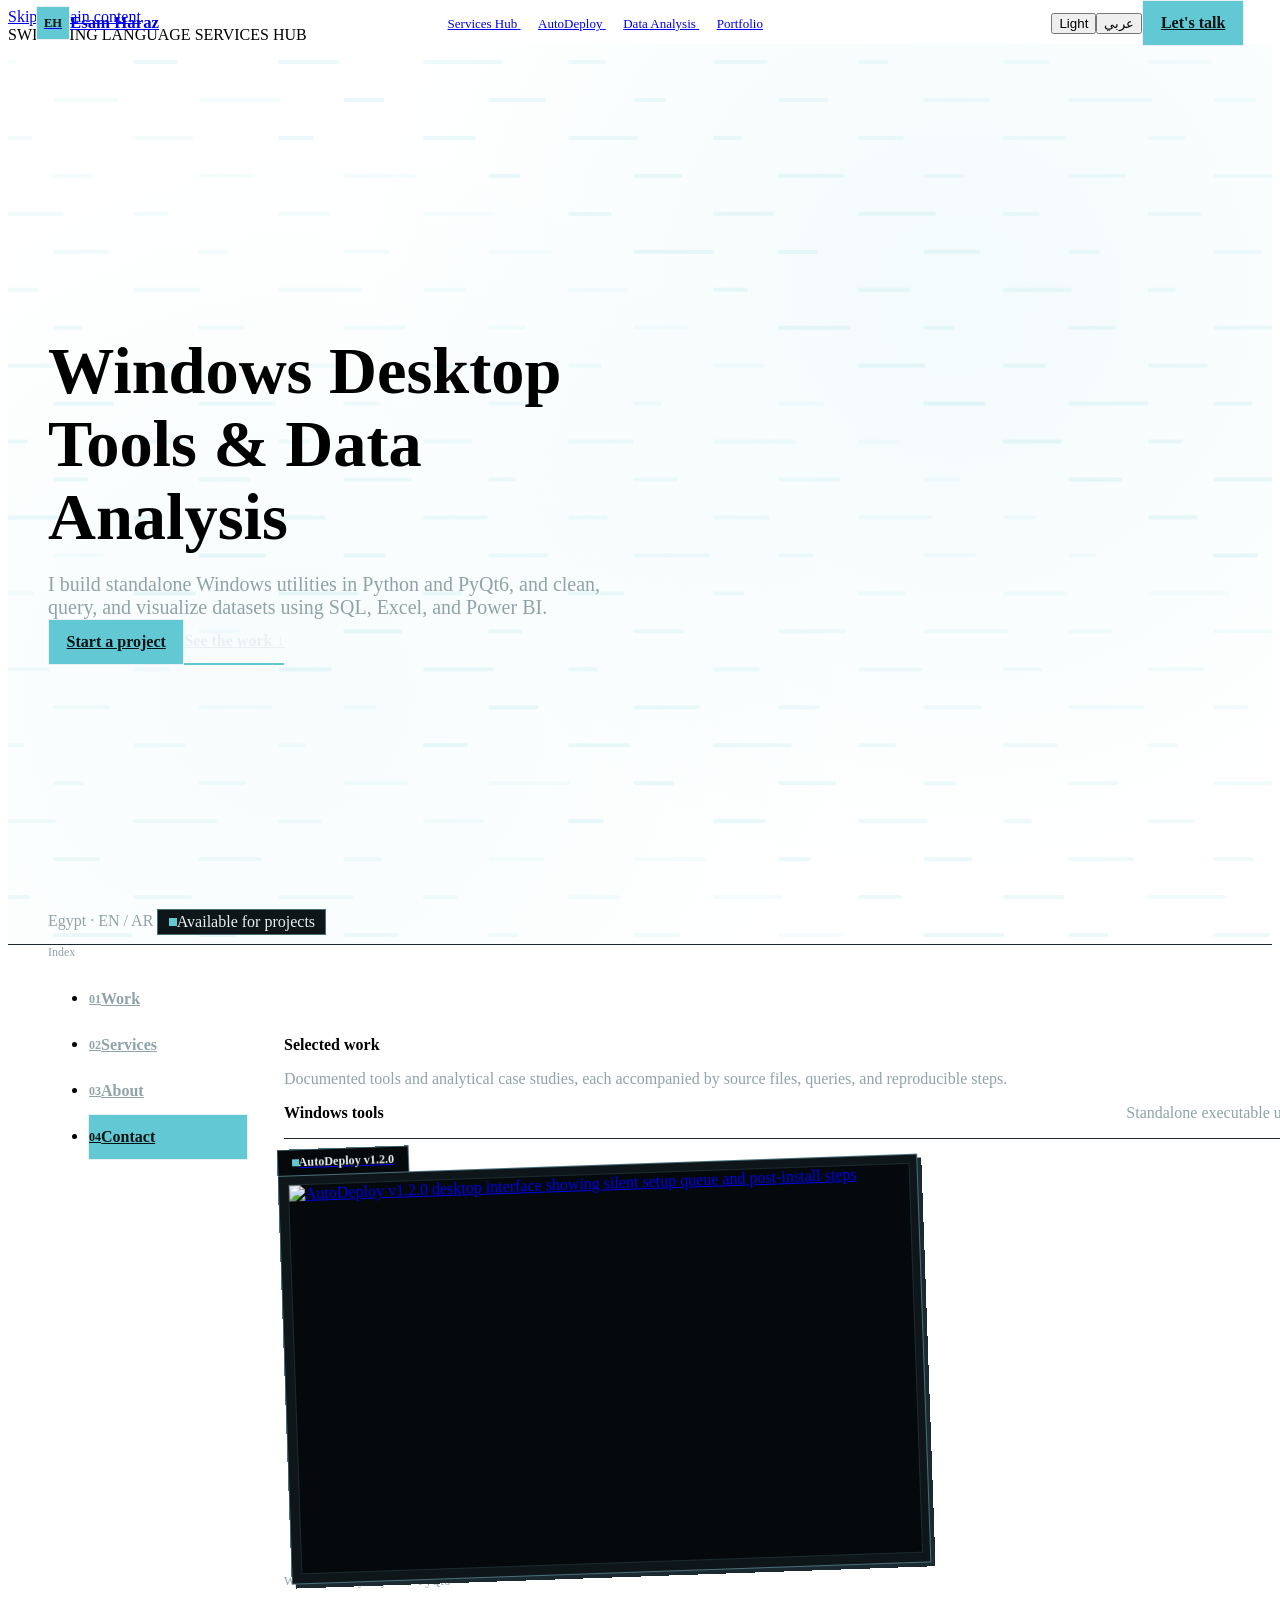
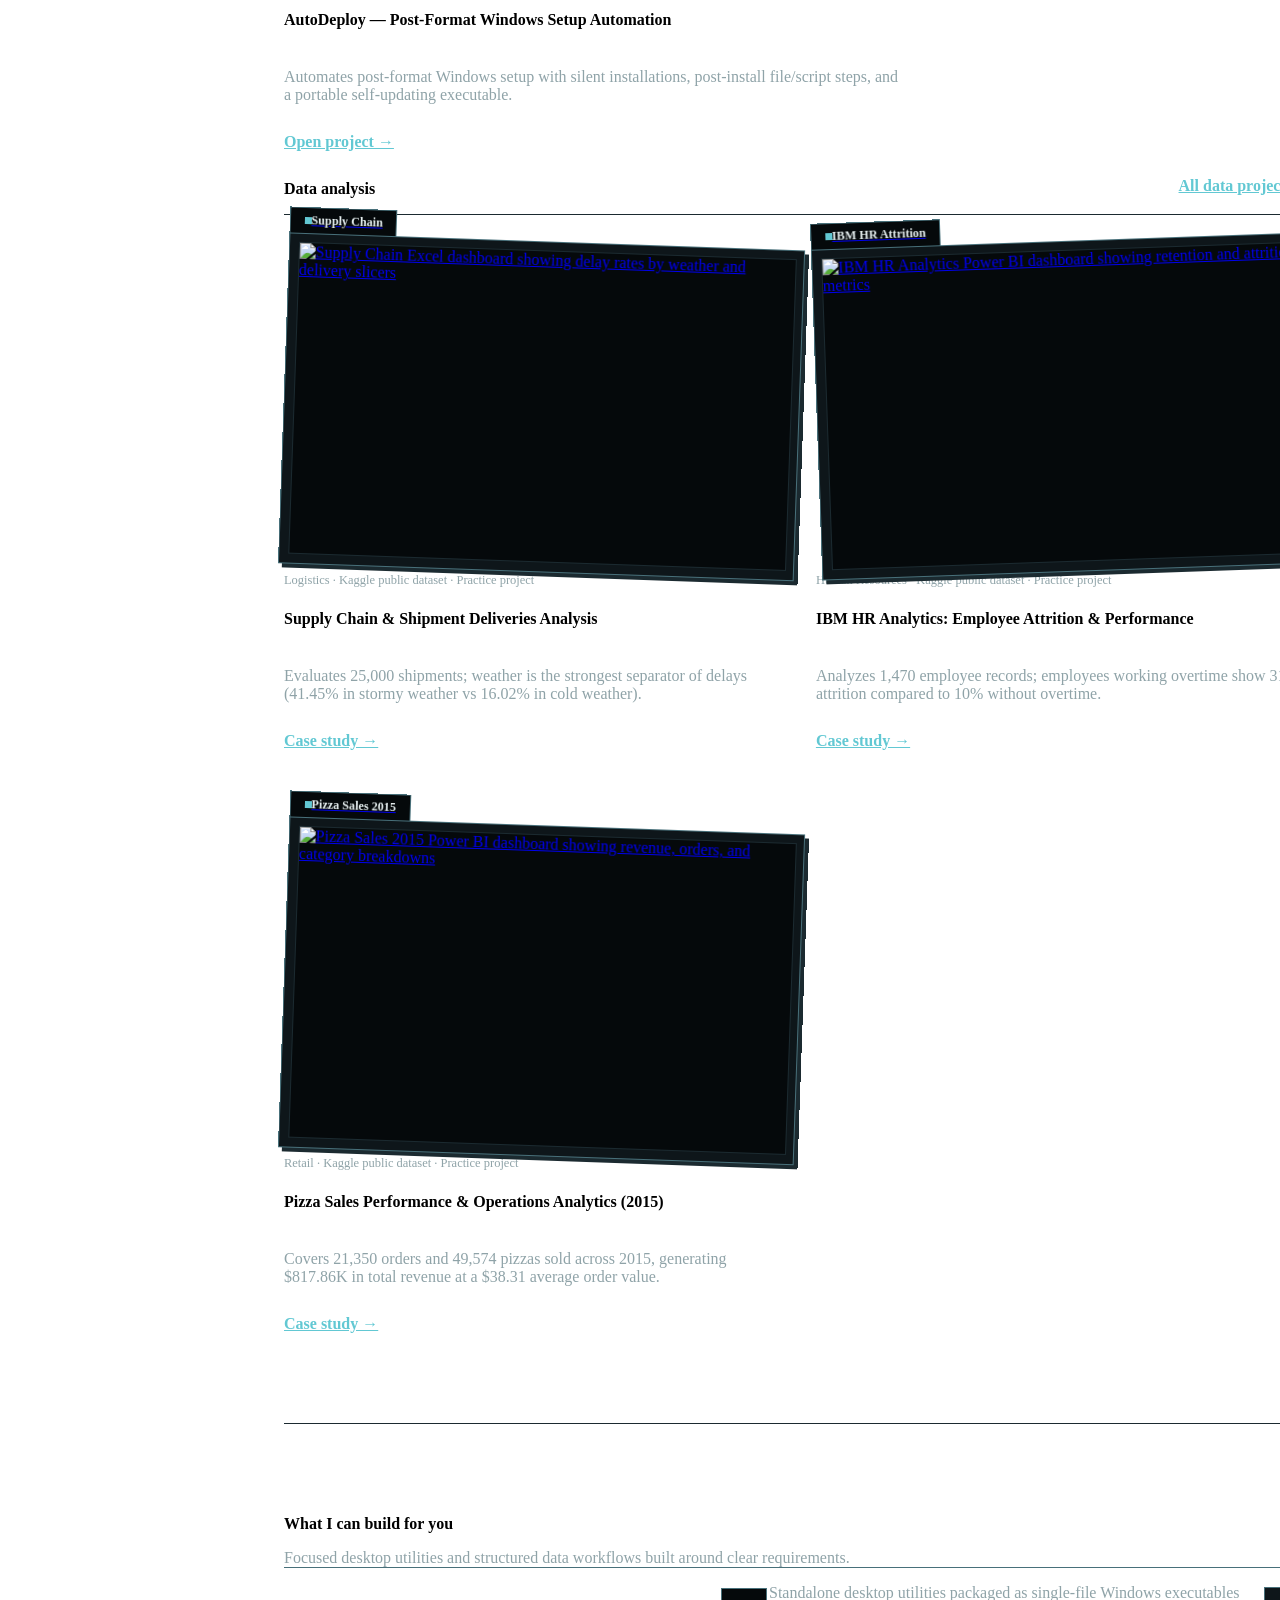
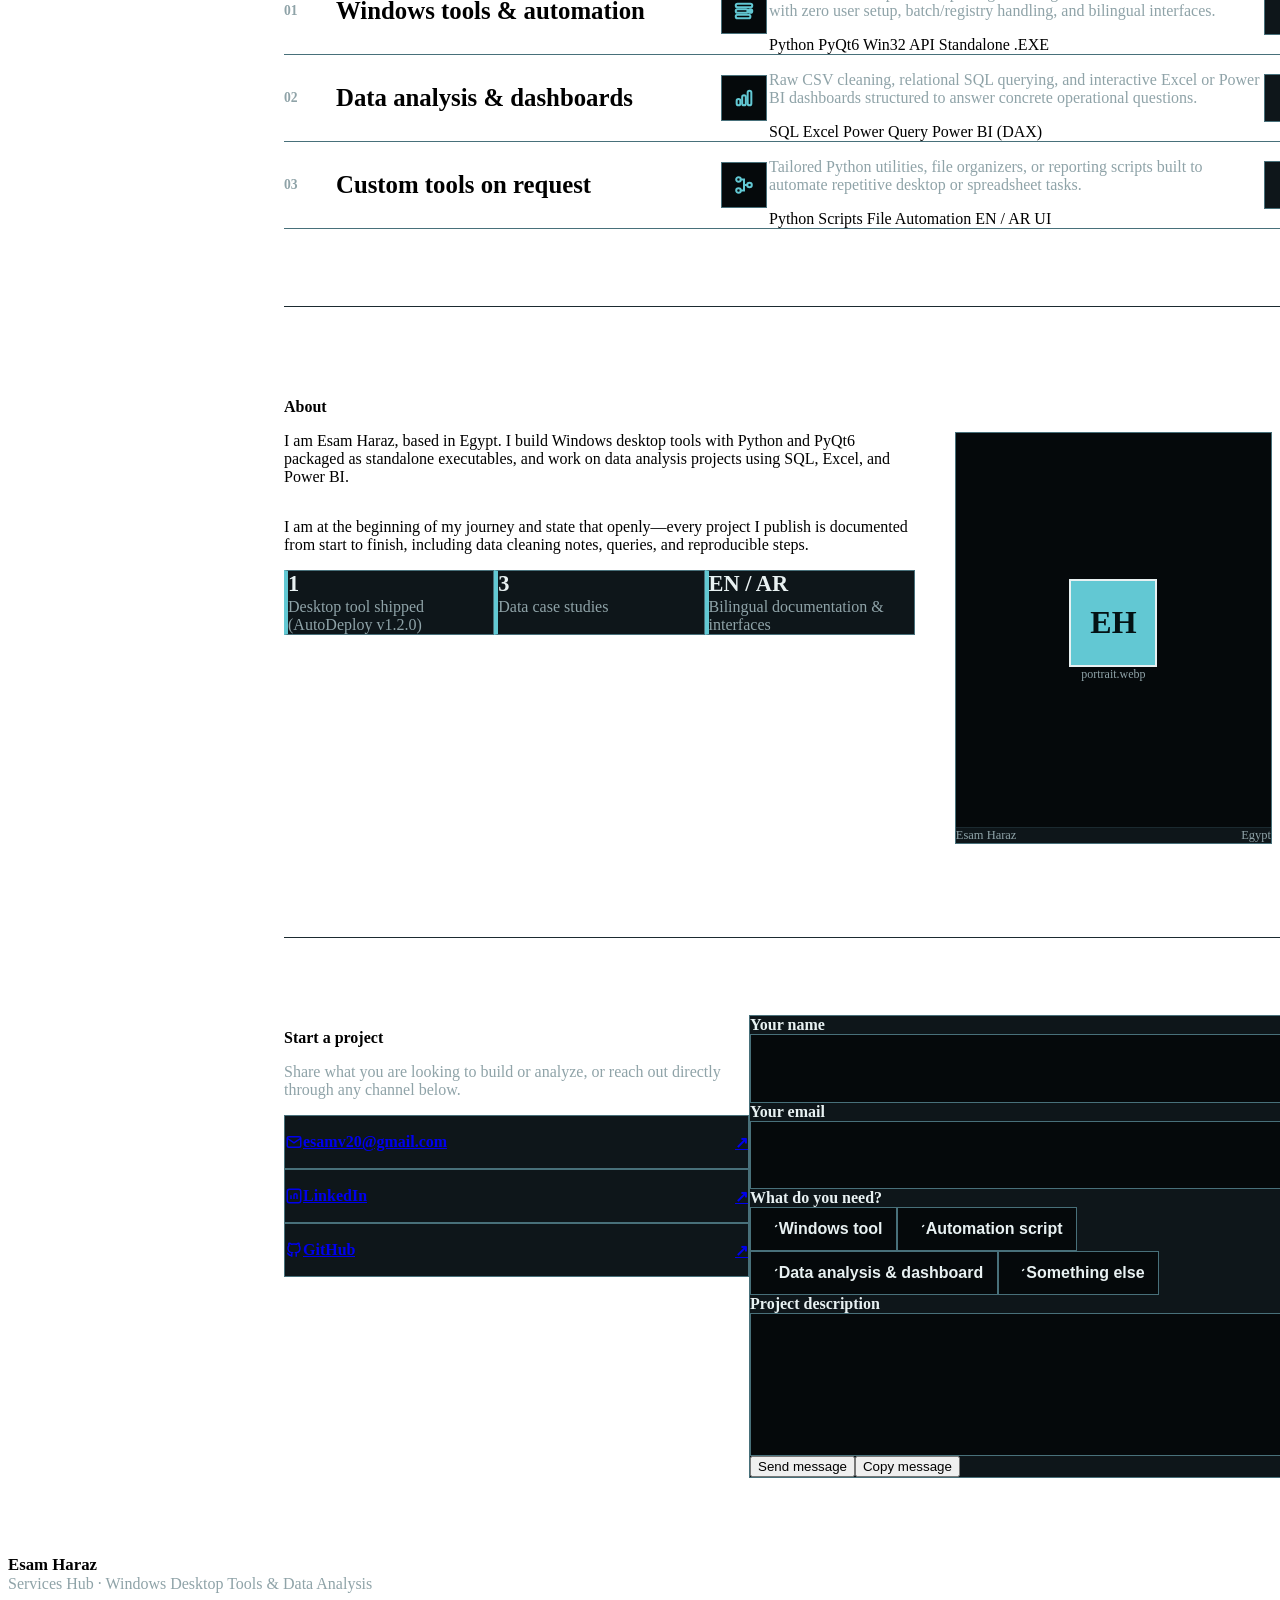
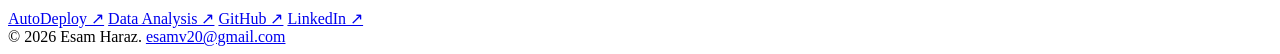
==== index.html @ df60c1ca "Create index.html" ====
<!DOCTYPE html>
<html lang="en" dir="ltr" data-theme="dark" data-site="hub">
<head>
  <meta charset="UTF-8">
  <meta name="viewport" content="width=device-width, initial-scale=1.0">

  <!-- ==========================================================================
       SINGLE SITE CONFIGURATION BLOCK (EDIT URLS, CONTACT & FLAGS HERE)
       ========================================================================== -->
  <script>
    window.SITE_CONFIG = {
      HUB_URL: "https://esam-haraz.github.io/hub/",
      AUTODEPLOY_URL: "https://esam-haraz.github.io/AutoDeploy/",
      DATA_URL: "https://esam-haraz.github.io/Data-Analysis/",
      PORTFOLIO_URL: "https://esam-haraz.github.io/portfolio/",
      EMAIL: "esamv20@gmail.com",
      LINKEDIN: "https://www.linkedin.com/in/esam-haraz-459925402",
      GITHUB: "https://github.com/Esam-Haraz",
      WHATSAPP: "",       /* Leave empty "" to hide WhatsApp, or enter e.g. "201000000000" */
      FORM_ENDPOINT: "",  /* Leave empty "" for mailto: behavior, or paste Formspree/API URL */
      AVAILABLE: false,   /* Set to true to display the availability badge in the Hero */

      /* Compatibility keys consumed by shared ds.js */
      baseUrl: "https://esam-haraz.github.io/hub/",
      currentSiteId: "hub",
      hubContactUrl: "#contact",
      email: "esamv20@gmail.com",
      linkedinUrl: "https://www.linkedin.com/in/esam-haraz-459925402",
      sitesGraph: [
        { id: "hub",        labelEn: "Services Hub",  labelAr: "المركز الرئيسي", url: "./" },
        { id: "autodeploy", labelEn: "AutoDeploy",    labelAr: "AutoDeploy",     url: "https://esam-haraz.github.io/AutoDeploy/" },
        { id: "data",       labelEn: "Data Analysis", labelAr: "تحليل البيانات", url: "https://esam-haraz.github.io/Data-Analysis/" },
        { id: "portfolio",  labelEn: "Portfolio",     labelAr: "معرض الأعمال",   url: "https://esam-haraz.github.io/portfolio/" }
      ]
    };

    /* Respect saved theme preference before first paint (Dark is default for Hub) */
    (function () {
      try {
        var savedTheme = localStorage.getItem("esam_ds_theme_v1");
        if (savedTheme === "light" || savedTheme === "dark") {
          document.documentElement.setAttribute("data-theme", savedTheme);
        } else {
          localStorage.setItem("esam_ds_theme_v1", "dark");
        }
      } catch (_) {}
    })();
  </script>

  <!-- Primary SEO & Canonical Metadata -->
  <title>Esam Haraz — Windows Desktop Tools &amp; Data Analysis</title>
  <meta name="description" content="Services Hub of Esam Haraz in Egypt. Building standalone Windows desktop utilities in Python and PyQt6, and data analysis dashboards in SQL, Excel, and Power BI.">
  <meta name="author" content="Esam Haraz">
  <link rel="canonical" id="meta-canonical" href="https://esam-haraz.github.io/hub/">

  <!-- Open Graph & Social Sharing Metadata -->
  <meta property="og:type" content="website">
  <meta property="og:locale" content="en_US">
  <meta property="og:locale:alternate" content="ar_EG">
  <meta property="og:title" content="Esam Haraz — Windows Desktop Tools &amp; Data Analysis">
  <meta property="og:description" content="Standalone Windows desktop utilities in Python/PyQt6 and documented data analysis case studies in SQL, Excel, and Power BI.">
  <meta property="og:url" id="meta-og-url" content="https://esam-haraz.github.io/hub/">
  <meta property="og:image" id="meta-og-image" content="https://esam-haraz.github.io/hub/assets/og-cover.png">
  <meta property="og:image:width" content="1200">
  <meta property="og:image:height" content="630">
  <meta name="twitter:card" content="summary_large_image">
  <meta name="twitter:title" content="Esam Haraz — Windows Desktop Tools &amp; Data Analysis">
  <meta name="twitter:description" content="Standalone Windows desktop utilities in Python/PyQt6 and documented data analysis case studies in SQL, Excel, and Power BI.">
  <meta name="twitter:image" id="meta-twitter-image" content="https://esam-haraz.github.io/hub/assets/og-cover.png">

  <!-- Sync Canonical & OG Meta Tags from SITE_CONFIG.HUB_URL -->
  <script>
    (function () {
      var base = (window.SITE_CONFIG && window.SITE_CONFIG.HUB_URL) || "https://esam-haraz.github.io/hub/";
      if (!base.endsWith("/")) base += "/";
      var canonical = document.getElementById("meta-canonical");
      var ogUrl = document.getElementById("meta-og-url");
      var ogImg = document.getElementById("meta-og-image");
      var twImg = document.getElementById("meta-twitter-image");
      if (canonical) canonical.setAttribute("href", base);
      if (ogUrl) ogUrl.setAttribute("content", base);
      if (ogImg) ogImg.setAttribute("content", base + "assets/og-cover.png");
      if (twImg) twImg.setAttribute("content", base + "assets/og-cover.png");
    })();
  </script>

  <!-- Inline Vector Favicon (Calm Cyan #62C8D3) -->
  <link rel="icon" type="image/svg+xml" href="data:image/svg+xml,%3Csvg xmlns='http://www.w3.org/2000/svg' viewBox='0 0 64 64'%3E%3Crect x='4' y='4' width='56' height='56' rx='12' fill='%23070C0E' stroke='%2362C8D3' stroke-width='3'/%3E%3Crect x='14' y='18' width='22' height='6' rx='3' fill='%2362C8D3'/%3E%3Crect x='14' y='29' width='36' height='6' rx='3' fill='%2362C8D3'/%3E%3Crect x='14' y='40' width='28' height='6' rx='3' fill='%2362C8D3'/%3E%3C/svg%3E">

  <!-- Google Fonts (Same Font Stack as ds.css) -->
  <link rel="preconnect" href="https://fonts.googleapis.com">
  <link rel="preconnect" href="https://fonts.gstatic.com" crossorigin>
  <link href="https://fonts.googleapis.com/css2?family=Bricolage+Grotesque:wght@700;800&family=DM+Mono:wght@400;500&family=IBM+Plex+Sans+Arabic:wght@400;500;600;700&family=Instrument+Sans:wght@400;500;600;700&display=swap" rel="stylesheet">

  <!-- Shared Design System v1.1 + Hub Extensions -->
  <link rel="stylesheet" href="./assets/ds.css">
  <link rel="stylesheet" href="./assets/hub.css">

  <!-- Scripts (Deferred in Execution Order) -->
  <script src="./assets/hub-i18n.js" defer></script>
  <script src="./assets/ds.js" defer></script>
  <script src="./assets/hub-bg.js" defer></script>
  <script src="./assets/hub.js" defer></script>
</head>
<body>
  <a href="#main-content" class="ds-skip-link" data-i18n="skipToMain">Skip to main content</a>

  <!-- Circular Language Transition Curtain (Wipe Motion) -->
  <div class="ds-curtain" id="ds-curtain" aria-hidden="true">
    <div class="ds-curtain-layer ds-curtain-outer" id="ds-curtain-outer"></div>
    <div class="ds-curtain-layer ds-curtain-inner" id="ds-curtain-inner">
      <span class="ds-curtain-sub" id="ds-curtain-sub">SWITCHING LANGUAGE</span>
      <span class="ds-curtain-label" id="ds-curtain-label">SERVICES HUB</span>
    </div>
  </div>

  <!-- ==========================================================================
       FIXED GLASS HEADER (TRANSPARENT AT TOP -> BLURRED AT SCROLL > 24PX)
       ========================================================================== -->
  <header class="hub-header" id="hub-header">
    <a href="#hub-hero" class="hub-brand">
      <span class="hub-monogram" aria-hidden="true">EH</span>
      <span data-i18n="brandName">Esam Haraz</span>
    </a>

    <!-- Desktop Mini Node-Graph Site Switcher (Hydrated by ds.js) -->
    <nav class="ds-mini-graph" id="ds-mini-graph" aria-label="Sites network navigation">
      <a href="./" class="ds-mini-node is-current" aria-current="page">
        <span class="ds-mini-dot" aria-hidden="true"></span>
        <span>Services Hub</span>
      </a>
      <span class="ds-mini-edge" aria-hidden="true"></span>
      <a href="https://esam-haraz.github.io/AutoDeploy/" class="ds-mini-node">
        <span class="ds-mini-dot" aria-hidden="true"></span>
        <span>AutoDeploy</span>
      </a>
      <span class="ds-mini-edge" aria-hidden="true"></span>
      <a href="https://esam-haraz.github.io/Data-Analysis/" class="ds-mini-node">
        <span class="ds-mini-dot" aria-hidden="true"></span>
        <span>Data Analysis</span>
      </a>
      <span class="ds-mini-edge" aria-hidden="true"></span>
      <a href="https://esam-haraz.github.io/portfolio/" class="ds-mini-node">
        <span class="ds-mini-dot" aria-hidden="true"></span>
        <span>Portfolio</span>
      </a>
    </nav>

    <!-- Header Right Controls -->
    <div class="hub-header-actions">
      <!-- Desktop Theme & Language Toggles (>= 1100px) -->
      <div class="hub-desktop-controls">
        <button type="button" class="ds-icon-btn" id="ds-theme-toggle" aria-pressed="true" aria-label="Switch to light mode">
          <span data-theme-label>Light</span>
        </button>
        <button type="button" class="ds-icon-btn" id="ds-lang-toggle" aria-label="التبديل إلى اللغة العربية">
          عربي
        </button>
      </div>

      <!-- Primary Pill CTA -->
      <a href="#contact" class="hub-pill-cta" data-i18n="navCtaTalk">Let's talk</a>

      <!-- Mobile Menu Button (< 1100px) -->
      <button type="button"
              class="hub-mobile-menu-btn"
              id="hub-mobile-menu-btn"
              aria-expanded="false"
              aria-controls="hub-mobile-drawer"
              data-i18n-aria="mobileMenuAria"
              aria-label="Open navigation menu">
        ☰
      </button>
    </div>
  </header>

  <!-- Mobile Drawer Panel (< 1100px: Index + Sites + Language + Theme) -->
  <div class="hub-mobile-drawer" id="hub-mobile-drawer" role="dialog" aria-label="Navigation menu">
    <div class="hub-drawer-group">
      <span class="hub-drawer-label" data-i18n="drawerIndexLabel">Page sections</span>
      <div class="hub-drawer-links">
        <a href="#work" class="hub-drawer-link" data-index-target="work">
          <span data-i18n="idxWork">Work</span>
          <span class="ds-mono">01</span>
        </a>
        <a href="#services" class="hub-drawer-link" data-index-target="services">
          <span data-i18n="idxServices">Services</span>
          <span class="ds-mono">02</span>
        </a>
        <a href="#about" class="hub-drawer-link" data-index-target="about">
          <span data-i18n="idxAbout">About</span>
          <span class="ds-mono">03</span>
        </a>
        <a href="#contact" class="hub-drawer-link" data-index-target="contact">
          <span data-i18n="idxContact">Contact</span>
          <span class="ds-mono">04</span>
        </a>
      </div>
    </div>

    <div class="hub-drawer-group">
      <span class="hub-drawer-label" data-i18n="drawerSitesLabel">Ecosystem sites</span>
      <div class="hub-drawer-links">
        <a href="./" class="hub-drawer-link" aria-current="page">
          <span>Services Hub</span>
          <span aria-hidden="true">●</span>
        </a>
        <a href="https://esam-haraz.github.io/AutoDeploy/" class="hub-drawer-link">
          <span>AutoDeploy</span>
          <span aria-hidden="true">↗</span>
        </a>
        <a href="https://esam-haraz.github.io/Data-Analysis/" class="hub-drawer-link">
          <span>Data Analysis</span>
          <span aria-hidden="true">↗</span>
        </a>
        <a href="https://esam-haraz.github.io/portfolio/" class="hub-drawer-link">
          <span>Portfolio</span>
          <span aria-hidden="true">↗</span>
        </a>
      </div>
    </div>

    <div class="hub-drawer-controls">
      <button type="button"
              class="ds-icon-btn"
              onclick="document.getElementById('ds-theme-toggle')?.click()">
        <span data-theme-label>Light</span>
      </button>
      <button type="button"
              class="ds-icon-btn"
              onclick="document.getElementById('ds-lang-toggle')?.click()">
        <span data-i18n="drawerLangText">عربي / EN</span>
      </button>
    </div>
  </div>

  <!-- Thin Top Scroll Progress Bar -->
  <div class="ds-top-progress" aria-hidden="true">
    <div class="ds-top-progress-fill"></div>
  </div>

  <!-- ==========================================================================
       FULL-VIEWPORT HERO (100svh) WITH INTERACTIVE PIPELINE-BAR CANVAS
       ========================================================================== -->
  <section class="hub-hero" id="hub-hero" aria-labelledby="hub-hero-title">
    <canvas class="hub-hero-canvas" id="hub-hero-canvas" aria-hidden="true"></canvas>

    <div class="hub-hero-inner">
      <h1 class="hub-hero-title hub-reveal" id="hub-hero-title" data-i18n="heroTitle">
        Windows Desktop Tools &amp; Data Analysis
      </h1>

      <p class="hub-hero-lead" data-i18n="heroLead">
        I build standalone Windows utilities in Python and PyQt6, and clean, query, and visualize datasets using SQL, Excel, and Power BI.
      </p>

      <div class="hub-hero-actions">
        <a href="#contact" class="hub-pill-cta" data-i18n="heroCtaPrimary">Start a project</a>
        <a href="#work" class="hub-text-link" data-i18n="heroCtaSecondary">See the work ↓</a>
      </div>
    </div>

    <div class="hub-hero-footer">
      <div class="ds-chips-row">
        <span data-i18n="heroLocation">Egypt · EN / AR</span>
        <span class="hub-availability-pill" id="hub-availability-pill" hidden>
          <span class="hub-availability-dot" aria-hidden="true"></span>
          <span data-i18n="heroAvailable">Available for projects</span>
        </span>
      </div>

      <a href="#work" class="hub-scroll-cue" data-i18n="heroScroll">Scroll</a>
    </div>
  </section>

  <!-- ==========================================================================
       MAIN CONTENT SHELL (STICKY INDEX RAIL + 4 SECTIONS)
       ========================================================================== -->
  <main id="main-content" class="hub-shell">

    <!-- Sticky Desktop Sidebar Index (Fades in after Hero leaves viewport) -->
    <aside class="hub-index-rail" id="hub-index-rail" aria-label="Section index">
      <span class="hub-index-heading" data-i18n="indexHeading">Index</span>
      <ul class="hub-index-list">
        <li>
          <a href="#work" class="hub-index-link" data-index-target="work">
            <span class="hub-index-num">01</span>
            <span data-i18n="idxWork">Work</span>
          </a>
        </li>
        <li>
          <a href="#services" class="hub-index-link" data-index-target="services">
            <span class="hub-index-num">02</span>
            <span data-i18n="idxServices">Services</span>
          </a>
        </li>
        <li>
          <a href="#about" class="hub-index-link" data-index-target="about">
            <span class="hub-index-num">03</span>
            <span data-i18n="idxAbout">About</span>
          </a>
        </li>
        <li>
          <a href="#contact" class="hub-index-link" data-index-target="contact">
            <span class="hub-index-num">04</span>
            <span data-i18n="idxContact">Contact</span>
          </a>
        </li>
      </ul>
    </aside>

    <!-- Sections Column -->
    <div class="hub-sections-col">

      <!-- ====================================================================
           01. WORK SECTION (2 GROUPS, TILTED DEVICE FRAMES)
           ==================================================================== -->
      <section class="hub-section" id="work" aria-labelledby="work-heading">
        <h2 class="hub-section-title hub-reveal" id="work-heading" data-i18n="workTitle">
          Selected work
        </h2>
        <p class="hub-section-lead" data-i18n="workLead">
          Documented tools and analytical case studies, each accompanied by source files, queries, and reproducible steps.
        </p>

        <!-- Group A: Windows Tools -->
        <div class="hub-work-group">
          <div class="hub-work-group-head">
            <h3 class="hub-work-group-title" data-i18n="workGroupWinTitle">Windows tools</h3>
            <span class="ds-mono" style="color:var(--ink-muted);" data-i18n="workGroupWinNote">Standalone executable utility</span>
          </div>

          <div class="hub-work-grid hub-work-grid--single">
            <article class="hub-device-card" data-tilt="neg" style="--card-accent: var(--accent-deploy);">
              <a href="https://esam-haraz.github.io/AutoDeploy/" class="hub-device-shell" aria-label="AutoDeploy v1.2.0">
                <span class="hub-device-tab">
                  <span class="hub-device-tab-dot" aria-hidden="true"></span>
                  <span data-i18n="proj1Tab">AutoDeploy v1.2.0</span>
                </span>
                <div class="hub-device-frame">
                  <div class="hub-device-screen">
                    <img src="./assets/work/autodeploy.webp"
                         data-asset-name="autodeploy.webp"
                         data-i18n-alt="proj1ImgAlt"
                         alt="AutoDeploy v1.2.0 desktop interface showing silent setup queue and post-install steps"
                         width="1280"
                         height="800"
                         loading="lazy">
                  </div>
                </div>
              </a>

              <div class="hub-device-meta">
                <span class="hub-device-cat" data-i18n="proj1Cat">Windows utility · Python · PyQt6</span>
                <h4 class="hub-device-title" data-i18n="proj1Title">AutoDeploy — Post-Format Windows Setup Automation</h4>
                <p class="hub-device-desc" data-i18n="proj1Desc">
                  Automates post-format Windows setup with silent installations, post-install file/script steps, and a portable self-updating executable.
                </p>
                <a href="https://esam-haraz.github.io/AutoDeploy/" class="hub-case-link" data-i18n="proj1Link">Open project →</a>
              </div>
            </article>
          </div>
        </div>

        <!-- Group B: Data Analysis (3 Kaggle Practice Case Studies) -->
        <div class="hub-work-group">
          <div class="hub-work-group-head">
            <h3 class="hub-work-group-title" data-i18n="workGroupDataTitle">Data analysis</h3>
            <a href="https://esam-haraz.github.io/Data-Analysis/" class="hub-case-link" style="min-block-size:44px;" data-i18n="workAllDataLink">
              All data projects →
            </a>
          </div>

          <div class="hub-work-grid hub-work-grid--multi">
            <!-- Study 1: Supply Chain -->
            <article class="hub-device-card" data-tilt="pos" style="--card-accent: var(--accent-data);">
              <a href="https://esam-haraz.github.io/Data-Analysis/assets/projects/supply-chain/" class="hub-device-shell" aria-label="Supply Chain & Shipment Deliveries Analysis">
                <span class="hub-device-tab">
                  <span class="hub-device-tab-dot" aria-hidden="true"></span>
                  <span data-i18n="proj2Tab">Supply Chain</span>
                </span>
                <div class="hub-device-frame">
                  <div class="hub-device-screen">
                    <img src="./assets/work/supply-chain.webp"
                         data-asset-name="supply-chain.webp"
                         data-i18n-alt="proj2ImgAlt"
                         alt="Supply Chain Excel dashboard showing delay rates by weather and delivery slicers"
                         width="1280"
                         height="800"
                         loading="lazy">
                  </div>
                </div>
              </a>

              <div class="hub-device-meta">
                <span class="hub-device-cat" data-i18n="proj2Cat">Logistics · Kaggle public dataset · Practice project</span>
                <h4 class="hub-device-title" data-i18n="proj2Title">Supply Chain &amp; Shipment Deliveries Analysis</h4>
                <p class="hub-device-desc" data-i18n="proj2Desc">
                  Evaluates 25,000 shipments; weather is the strongest separator of delays (41.45% in stormy weather vs 16.02% in cold weather).
                </p>
                <a href="https://esam-haraz.github.io/Data-Analysis/assets/projects/supply-chain/" class="hub-case-link" data-i18n="caseStudyLink">Case study →</a>
              </div>
            </article>

            <!-- Study 2: IBM HR Attrition -->
            <article class="hub-device-card" data-tilt="neg" style="--card-accent: var(--accent-data);">
              <a href="https://esam-haraz.github.io/Data-Analysis/assets/projects/hr-attrition/" class="hub-device-shell" aria-label="IBM HR Analytics: Employee Attrition & Performance">
                <span class="hub-device-tab">
                  <span class="hub-device-tab-dot" aria-hidden="true"></span>
                  <span data-i18n="proj3Tab">IBM HR Attrition</span>
                </span>
                <div class="hub-device-frame">
                  <div class="hub-device-screen">
                    <img src="./assets/work/hr-attrition.webp"
                         data-asset-name="hr-attrition.webp"
                         data-i18n-alt="proj3ImgAlt"
                         alt="IBM HR Analytics Power BI dashboard showing retention and attrition metrics"
                         width="1280"
                         height="800"
                         loading="lazy">
                  </div>
                </div>
              </a>

              <div class="hub-device-meta">
                <span class="hub-device-cat" data-i18n="proj3Cat">Human Resources · Kaggle public dataset · Practice project</span>
                <h4 class="hub-device-title" data-i18n="proj3Title">IBM HR Analytics: Employee Attrition &amp; Performance</h4>
                <p class="hub-device-desc" data-i18n="proj3Desc">
                  Analyzes 1,470 employee records; employees working overtime show 31% attrition compared to 10% without overtime.
                </p>
                <a href="https://esam-haraz.github.io/Data-Analysis/assets/projects/hr-attrition/" class="hub-case-link" data-i18n="caseStudyLink">Case study →</a>
              </div>
            </article>

            <!-- Study 3: Pizza Sales 2015 -->
            <article class="hub-device-card" data-tilt="pos" style="--card-accent: var(--accent-data);">
              <a href="https://esam-haraz.github.io/Data-Analysis/assets/projects/pizza-sales/" class="hub-device-shell" aria-label="Pizza Sales Performance & Operations Analytics (2015)">
                <span class="hub-device-tab">
                  <span class="hub-device-tab-dot" aria-hidden="true"></span>
                  <span data-i18n="proj4Tab">Pizza Sales 2015</span>
                </span>
                <div class="hub-device-frame">
                  <div class="hub-device-screen">
                    <img src="./assets/work/pizza-sales.webp"
                         data-asset-name="pizza-sales.webp"
                         data-i18n-alt="proj4ImgAlt"
                         alt="Pizza Sales 2015 Power BI dashboard showing revenue, orders, and category breakdowns"
                         width="1280"
                         height="800"
                         loading="lazy">
                  </div>
                </div>
              </a>

              <div class="hub-device-meta">
                <span class="hub-device-cat" data-i18n="proj4Cat">Retail · Kaggle public dataset · Practice project</span>
                <h4 class="hub-device-title" data-i18n="proj4Title">Pizza Sales Performance &amp; Operations Analytics (2015)</h4>
                <p class="hub-device-desc" data-i18n="proj4Desc">
                  Covers 21,350 orders and 49,574 pizzas sold across 2015, generating $817.86K in total revenue at a $38.31 average order value.
                </p>
                <a href="https://esam-haraz.github.io/Data-Analysis/assets/projects/pizza-sales/" class="hub-case-link" data-i18n="caseStudyLink">Case study →</a>
              </div>
            </article>
          </div>
        </div>
      </section>

      <!-- ====================================================================
           02. SERVICES SECTION ("WHAT I CAN BUILD FOR YOU")
           ==================================================================== -->
      <section class="hub-section" id="services" aria-labelledby="services-heading">
        <h2 class="hub-section-title hub-reveal" id="services-heading" data-i18n="servicesTitle">
          What I can build for you
        </h2>
        <p class="hub-section-lead" data-i18n="servicesLead">
          Focused desktop utilities and structured data workflows built around clear requirements.
        </p>

        <div class="hub-services-list">
          <!-- Service 01: Windows Tools (Borrowed Deploy Accent) -->
          <div class="hub-service-row" data-service-accent="deploy">
            <span class="hub-service-num">01</span>
            <h3 class="hub-service-title" data-i18n="srv1Title">Windows tools &amp; automation</h3>
            <span class="hub-service-icon" aria-hidden="true">
              <svg width="22" height="22" viewBox="0 0 24 24" fill="none" stroke="currentColor" stroke-width="2.2" stroke-linecap="round">
                <rect x="3" y="4" width="18" height="4" rx="2"/>
                <rect x="3" y="10" width="13" height="4" rx="2"/>
                <rect x="3" y="16" width="16" height="4" rx="2"/>
                <circle cx="19" cy="12" r="2" fill="currentColor"/>
              </svg>
            </span>
            <div class="hub-service-body">
              <p class="hub-service-desc" data-i18n="srv1Desc">
                Standalone desktop utilities packaged as single-file Windows executables with zero user setup, batch/registry handling, and bilingual interfaces.
              </p>
              <div class="ds-chips-row">
                <span class="ds-chip">Python</span>
                <span class="ds-chip">PyQt6</span>
                <span class="ds-chip">Win32 API</span>
                <span class="ds-chip">Standalone .EXE</span>
              </div>
            </div>
            <a href="https://esam-haraz.github.io/AutoDeploy/"
               class="hub-circle-btn"
               data-i18n-aria="srv1LinkAria"
               aria-label="Explore AutoDeploy Windows tool">
              ↗
            </a>
          </div>

          <!-- Service 02: Data Analysis (Borrowed Data Amber Accent) -->
          <div class="hub-service-row" data-service-accent="data">
            <span class="hub-service-num">02</span>
            <h3 class="hub-service-title" data-i18n="srv2Title">Data analysis &amp; dashboards</h3>
            <span class="hub-service-icon" aria-hidden="true">
              <svg width="22" height="22" viewBox="0 0 24 24" fill="none" stroke="currentColor" stroke-width="2.2" stroke-linecap="round">
                <rect x="4" y="13" width="4" height="7" rx="2"/>
                <rect x="10" y="9" width="4" height="11" rx="2"/>
                <rect x="16" y="4" width="4" height="16" rx="2"/>
              </svg>
            </span>
            <div class="hub-service-body">
              <p class="hub-service-desc" data-i18n="srv2Desc">
                Raw CSV cleaning, relational SQL querying, and interactive Excel or Power BI dashboards structured to answer concrete operational questions.
              </p>
              <div class="ds-chips-row">
                <span class="ds-chip">SQL</span>
                <span class="ds-chip">Excel</span>
                <span class="ds-chip">Power Query</span>
                <span class="ds-chip">Power BI (DAX)</span>
              </div>
            </div>
            <a href="https://esam-haraz.github.io/Data-Analysis/"
               class="hub-circle-btn"
               data-i18n-aria="srv2LinkAria"
               aria-label="Explore Data Analysis portfolio">
              ↗
            </a>
          </div>

          <!-- Service 03: Custom Tools on Request (Hub Cyan Accent -> Scrolls & Pre-selects Chip) -->
          <div class="hub-service-row" data-service-accent="hub">
            <span class="hub-service-num">03</span>
            <h3 class="hub-service-title" data-i18n="srv3Title">Custom tools on request</h3>
            <span class="hub-service-icon" aria-hidden="true">
              <svg width="22" height="22" viewBox="0 0 24 24" fill="none" stroke="currentColor" stroke-width="2.2" stroke-linecap="round">
                <circle cx="6" cy="6" r="2.5"/>
                <circle cx="18" cy="12" r="2.5"/>
                <circle cx="6" cy="18" r="2.5"/>
                <path d="M8.5 6H12v6h3.5M8.5 18H12v-6"/>
              </svg>
            </span>
            <div class="hub-service-body">
              <p class="hub-service-desc" data-i18n="srv3Desc">
                Tailored Python utilities, file organizers, or reporting scripts built to automate repetitive desktop or spreadsheet tasks.
              </p>
              <div class="ds-chips-row">
                <span class="ds-chip">Python Scripts</span>
                <span class="ds-chip">File Automation</span>
                <span class="ds-chip">EN / AR UI</span>
              </div>
            </div>
            <a href="#contact"
               class="hub-circle-btn"
               data-select-scope="custom-tool"
               data-i18n-aria="srv3LinkAria"
               aria-label="Request a custom tool in the contact form">
              ↓
            </a>
          </div>
        </div>
      </section>

      <!-- ====================================================================
           03. ABOUT SECTION (HONEST INTRO, VERIFIED NUMBERS & PORTRAIT/MONOGRAM)
           ==================================================================== -->
      <section class="hub-section" id="about" aria-labelledby="about-heading">
        <h2 class="hub-section-title hub-reveal" id="about-heading" data-i18n="aboutTitle">
          About
        </h2>

        <div class="hub-about-grid">
          <div class="hub-about-copy">
            <p data-i18n="aboutPara1">
              I am Esam Haraz, based in Egypt. I build Windows desktop tools with Python and PyQt6 packaged as standalone executables, and work on data analysis projects using SQL, Excel, and Power BI.
            </p>
            <p data-i18n="aboutPara2">
              I am at the beginning of my journey and state that openly—every project I publish is documented from start to finish, including data cleaning notes, queries, and reproducible steps.
            </p>

            <div class="hub-facts-grid">
              <div class="hub-fact-card">
                <span class="hub-fact-val" data-i18n="fact1Val">1</span>
                <span class="hub-fact-lbl" data-i18n="fact1Lbl">Desktop tool shipped (AutoDeploy v1.2.0)</span>
              </div>
              <div class="hub-fact-card">
                <span class="hub-fact-val" data-i18n="fact2Val">3</span>
                <span class="hub-fact-lbl" data-i18n="fact2Lbl">Data case studies</span>
              </div>
              <div class="hub-fact-card">
                <span class="hub-fact-val" data-i18n="fact3Val">EN / AR</span>
                <span class="hub-fact-lbl" data-i18n="fact3Lbl">Bilingual documentation &amp; interfaces</span>
              </div>
            </div>
          </div>

          <figure class="hub-portrait-card">
            <div class="hub-portrait-media" id="hub-portrait-media">
              <img src="./assets/portrait.webp"
                   id="hub-portrait-img"
                   data-i18n-alt="portraitAlt"
                   alt="Portrait of Esam Haraz"
                   width="400"
                   height="500"
                   loading="lazy">
            </div>
            <figcaption class="hub-portrait-caption">
              <span data-i18n="portraitCaptionName">Esam Haraz</span>
              <span data-i18n="portraitCaptionLoc">Egypt</span>
            </figcaption>
          </figure>
        </div>
      </section>

      <!-- ====================================================================
           04. CONTACT SECTION ("START A PROJECT" — CHANNELS + INTERACTIVE FORM)
           ==================================================================== -->
      <section class="hub-section" id="contact" aria-labelledby="contact-heading">
        <div class="hub-contact-grid">
          <!-- Left Column: Direct Channels -->
          <div>
            <h2 class="hub-section-title hub-reveal" id="contact-heading" data-i18n="contactTitle">
              Start a project
            </h2>
            <p style="color:var(--ink-muted);" data-i18n="contactLead">
              Share what you are looking to build or analyze, or reach out directly through any channel below.
            </p>

            <div class="hub-channels-list" id="hub-channels-list">
              <a href="mailto:esamv20@gmail.com" class="hub-channel-row" id="hub-channel-email">
                <span class="hub-channel-left">
                  <svg width="18" height="18" viewBox="0 0 24 24" fill="none" stroke="currentColor" stroke-width="2" aria-hidden="true">
                    <rect x="3" y="5" width="18" height="14" rx="2"/>
                    <path d="M3 7l9 6 9-6"/>
                  </svg>
                  <span class="hub-channel-text" data-channel-value>esamv20@gmail.com</span>
                </span>
                <span class="ds-mono" aria-hidden="true">↗</span>
              </a>

              <a href="https://www.linkedin.com/in/esam-haraz-459925402"
                 target="_blank"
                 rel="noopener noreferrer"
                 class="hub-channel-row"
                 id="hub-channel-linkedin">
                <span class="hub-channel-left">
                  <svg width="18" height="18" viewBox="0 0 24 24" fill="none" stroke="currentColor" stroke-width="2" aria-hidden="true">
                    <rect x="3" y="3" width="18" height="18" rx="3"/>
                    <path d="M8 11v5M8 8v.01M12 16v-5c0-1.1.9-2 2-2s2 .9 2 2v5"/>
                  </svg>
                  <span class="hub-channel-text" data-i18n="chLinkedin">LinkedIn</span>
                </span>
                <span class="ds-mono" aria-hidden="true">↗</span>
              </a>

              <a href="https://github.com/Esam-Haraz"
                 target="_blank"
                 rel="noopener noreferrer"
                 class="hub-channel-row"
                 id="hub-channel-github">
                <span class="hub-channel-left">
                  <svg width="18" height="18" viewBox="0 0 24 24" fill="none" stroke="currentColor" stroke-width="2" aria-hidden="true">
                    <path d="M9 19c-4.3 1.4-4.3-2.5-6-3m12 5v-3.5c0-1 .1-1.4-.5-2 2.8-.3 5.5-1.4 5.5-6a4.6 4.6 0 0 0-1.3-3.2 4.2 4.2 0 0 0-.1-3.2s-1.1-.3-3.5 1.3a12.3 12.3 0 0 0-6.2 0C6.5 2.8 5.4 3.1 5.4 3.1a4.2 4.2 0 0 0-.1 3.2A4.6 4.6 0 0 0 4 9.5c0 4.6 2.7 5.7 5.5 6-.6.6-.6 1.2-.5 2V21"/>
                  </svg>
                  <span class="hub-channel-text" data-i18n="chGithub">GitHub</span>
                </span>
                <span class="ds-mono" aria-hidden="true">↗</span>
              </a>
            </div>
          </div>

          <!-- Right Column: Interactive Project Form Card (No Budget Field) -->
          <form class="hub-form-card" id="hub-contact-form" novalidate>
            <!-- Honeypot Anti-Spam Field -->
            <div class="hub-honeypot" aria-hidden="true">
              <label for="hub-website-url">Website</label>
              <input type="text" id="hub-website-url" name="website_url" tabindex="-1" autocomplete="off">
            </div>

            <div class="hub-field">
              <label class="hub-label" for="hub-field-name" data-i18n="formNameLabel">Your name</label>
              <input class="hub-input" type="text" id="hub-field-name" name="name" required autocomplete="name">
            </div>

            <div class="hub-field">
              <label class="hub-label" for="hub-field-email" data-i18n="formEmailLabel">Your email</label>
              <input class="hub-input" type="email" id="hub-field-email" name="email" required autocomplete="email">
            </div>

            <div class="hub-field">
              <span class="hub-label" id="hub-scope-group-label" data-i18n="formScopeLabel">What do you need?</span>
              <div class="hub-scope-chips" role="group" aria-labelledby="hub-scope-group-label">
                <button type="button" class="hub-scope-chip" data-scope="custom-tool" aria-pressed="false">
                  <svg class="hub-scope-tick" viewBox="0 0 24 24" aria-hidden="true"><path d="M4 12l5 5L20 6"/></svg>
                  <span data-chip-label data-i18n="chipWinTool">Windows tool</span>
                </button>
                <button type="button" class="hub-scope-chip" data-scope="automation" aria-pressed="false">
                  <svg class="hub-scope-tick" viewBox="0 0 24 24" aria-hidden="true"><path d="M4 12l5 5L20 6"/></svg>
                  <span data-chip-label data-i18n="chipAutoScript">Automation script</span>
                </button>
                <button type="button" class="hub-scope-chip" data-scope="data-analysis" aria-pressed="false">
                  <svg class="hub-scope-tick" viewBox="0 0 24 24" aria-hidden="true"><path d="M4 12l5 5L20 6"/></svg>
                  <span data-chip-label data-i18n="chipDataDash">Data analysis &amp; dashboard</span>
                </button>
                <button type="button" class="hub-scope-chip" data-scope="other" aria-pressed="false">
                  <svg class="hub-scope-tick" viewBox="0 0 24 24" aria-hidden="true"><path d="M4 12l5 5L20 6"/></svg>
                  <span data-chip-label data-i18n="chipOther">Something else</span>
                </button>
              </div>
            </div>

            <div class="hub-field">
              <label class="hub-label" for="hub-field-desc" data-i18n="formDescLabel">Project description</label>
              <textarea class="hub-textarea" id="hub-field-desc" name="description" required></textarea>
            </div>

            <div class="hub-form-actions">
              <button type="submit" class="ds-btn ds-btn-primary" data-i18n="formSubmitBtn">Send message</button>
              <button type="button" class="ds-btn ds-btn-secondary" id="hub-copy-msg-btn" data-i18n="formCopyBtn">Copy message</button>
            </div>

            <div class="hub-form-status" id="hub-form-status" role="status" aria-live="polite">
              <svg viewBox="0 0 24 24" aria-hidden="true"><path d="M4 12l5 5L20 6"/></svg>
              <span id="hub-form-status-text"></span>
            </div>
          </form>
        </div>
      </section>

    </div>
  </main>

  <!-- Site Footer -->
  <footer class="ds-footer">
    <div class="ds-container">
      <div class="ds-footer-grid">
        <div>
          <strong style="font-family: var(--font-display); font-size: 1.05rem;" data-i18n="brandName">Esam Haraz</strong>
          <p style="font-size: var(--text-sm); color: var(--ink-muted); margin-block-start: var(--space-1);" data-i18n="footerTagline">
            Services Hub · Windows Desktop Tools &amp; Data Analysis
          </p>
        </div>

        <div class="ds-footer-links">
          <a href="https://esam-haraz.github.io/AutoDeploy/" class="ds-btn ds-btn-secondary">AutoDeploy ↗</a>
          <a href="https://esam-haraz.github.io/Data-Analysis/" class="ds-btn ds-btn-secondary">Data Analysis ↗</a>
          <a href="https://github.com/Esam-Haraz" target="_blank" rel="noopener noreferrer" class="ds-btn ds-btn-secondary">GitHub ↗</a>
          <a href="https://www.linkedin.com/in/esam-haraz-459925402" target="_blank" rel="noopener noreferrer" class="ds-btn ds-btn-secondary">LinkedIn ↗</a>
        </div>
      </div>

      <div class="ds-footer-bottom">
        <span data-i18n="footerCopy">© 2026 Esam Haraz.</span>
        <a href="mailto:esamv20@gmail.com">esamv20@gmail.com</a>
      </div>
    </div>
  </footer>
</body>
</html>
---- assets/hub.css ----
/* ============================================================================
   SERVICES HUB — SITE-SPECIFIC TOKENS & COMPONENTS (v1.0)
   Author: Esam Haraz
   Path: hub/assets/hub.css
   Requires: ds.css v1.1 (loaded before hub.css, never modified)
   ============================================================================ */

/* ----------------------------------------------------------------------------
   1. @PROPERTY FOR SMOOTH LINE-MASK WIPE REVEAL (WITH FALLBACK BELOW)
   ---------------------------------------------------------------------------- */
@property --hub-reveal {
  syntax: "<percentage>";
  inherits: false;
  initial-value: 0%;
}

/* ----------------------------------------------------------------------------
   2. HUB COLOR TOKENS & FLUID DISPLAY SCALE (SCOPED TO html[data-site="hub"])
   ---------------------------------------------------------------------------- */
html[data-site="hub"] {
  /* Hub Brand Accent (Calm Cyan ~56% saturation) */
  --accent-hub: #62C8D3;
  --accent-hub-hover: #7AD3DC;
  --ink-on-accent: #041214;

  /* Light Mode Overrides (Default if data-theme="light") */
  --site-accent: var(--accent-hub);
  --accent-line: #0D7683; /* 4.92:1 contrast on #F3F6F4 */
  --bg-paper-glass: rgba(243, 246, 244, 0.82);

  /* Larger Display Hero Token Exclusive to Hub */
  --text-display: clamp(2.35rem, 5.2vw, 4.15rem);

  /* Layout Geometry Tokens */
  --hub-index-w: 200px;
  --hub-index-gap: 2.25rem;
  --hub-max-w: 1320px;
}

/* Default Dark Mode Palette for Hub (AA Verified) */
html[data-site="hub"][data-theme="dark"] {
  --bg-paper: #070C0E;
  --bg-surface: #0E161A;
  --bg-sunken: #05090B;
  --ink: #E8F1F2;         /* ~17.1:1 on #070C0E */
  --ink-muted: #8FA3A8;   /* ~7.4:1 on #070C0E */
  --rule: #1B2A30;
  --rule-strong: #48707A; /* ~3.37:1 on #0E161A */
  --cobalt: #7AD3DC;
  --accent-line: var(--accent-hub);
  --bg-paper-glass: rgba(7, 12, 14, 0.72);
  --status-warn-bg: #261C06;
  --status-warn-ink: #FFD470;
  --status-err: #FF7B7B;
}

/* ----------------------------------------------------------------------------
   3. FIXED GLASS HEADER & MOBILE DRAWER (NO OVERFLOW FROM 320px TO 1280px+)
   ---------------------------------------------------------------------------- */
html[data-site="hub"] .hub-header {
  position: fixed;
  inset-block-start: 0;
  inset-inline: 0;
  z-index: 920;
  block-size: var(--header-h);
  padding-inline: clamp(0.85rem, 3vw, 2.25rem);
  display: flex;
  align-items: center;
  justify-content: space-between;
  gap: var(--space-2);
  background-color: transparent;
  border-block-end: 1px solid transparent;
  transition: background-color var(--motion-fill-dur) var(--motion-fill-ease),
              border-color var(--motion-fill-dur) var(--motion-fill-ease);
}

/* Scrolled State (> 24px): Translucent Paper + Single Approved Blur */
html[data-site="hub"] .hub-header.is-scrolled {
  background-color: var(--bg-paper-glass);
  border-block-end-color: var(--rule);
  -webkit-backdrop-filter: blur(14px);
  backdrop-filter: blur(14px);
}

/* Solid Fallback When backdrop-filter Is Unsupported or Reduced Transparency */
@supports not ((backdrop-filter: blur(1px)) or (-webkit-backdrop-filter: blur(1px))) {
  html[data-site="hub"] .hub-header.is-scrolled {
    background-color: var(--bg-paper);
  }
}

@media (prefers-reduced-transparency: reduce) {
  html[data-site="hub"] .hub-header.is-scrolled {
    background-color: var(--bg-paper);
    -webkit-backdrop-filter: none;
    backdrop-filter: none;
  }
}

html[data-site="hub"] .hub-brand {
  display: inline-flex;
  align-items: center;
  gap: var(--space-2);
  min-block-size: 44px;
  font-family: var(--font-display);
  font-weight: 800;
  font-size: 1.05rem;
  white-space: nowrap;
  flex-shrink: 0;
}

html[data-site="hub"] .hub-monogram {
  display: inline-flex;
  align-items: center;
  justify-content: center;
  inline-size: 32px;
  block-size: 32px;
  border-radius: var(--radius-sm);
  background-color: var(--accent-hub);
  color: var(--ink-on-accent);
  border: 1.5px solid var(--ink);
  font-family: var(--font-mono);
  font-size: 0.78rem;
  font-weight: 700;
  letter-spacing: 0;
  flex-shrink: 0;
}

/* Compact Mini-Graph Between 1100px and 1280px to Prevent Horizontal Overflow */
@media (min-width: 1100px) and (max-width: 1290px) {
  html[data-site="hub"] .ds-mini-node {
    padding-inline: 0.55rem;
    font-size: 0.8125rem;
  }
  html[data-site="hub"] .ds-mini-edge {
    inline-size: 10px;
  }
}

html[data-site="hub"] .hub-header-actions {
  display: flex;
  align-items: center;
  gap: var(--space-2);
  flex-shrink: 0;
}

/* Pill CTA Button in Header & Hero */
html[data-site="hub"] .hub-pill-cta {
  display: inline-flex;
  align-items: center;
  justify-content: center;
  gap: var(--space-2);
  min-block-size: 44px;
  padding-inline: 1.1rem;
  border-radius: var(--radius-pill);
  background-color: var(--accent-hub);
  color: var(--ink-on-accent);
  border: 1.5px solid var(--ink);
  font-family: var(--font-sans);
  font-size: var(--text-sm);
  font-weight: 700;
  white-space: nowrap;
  cursor: pointer;
  transition: background-color 160ms ease, box-shadow 160ms ease;
}

html[data-site="hub"] .hub-pill-cta:hover {
  background-color: var(--accent-hub-hover);
  box-shadow: 2px 2px 0 var(--ink);
}

/* Desktop Controls Group (>= 1100px) */
html[data-site="hub"] .hub-desktop-controls {
  display: none;
}

/* Mobile Menu Toggle Button (< 1100px) */
html[data-site="hub"] .hub-mobile-menu-btn {
  display: inline-flex;
  align-items: center;
  justify-content: center;
  min-inline-size: 44px;
  min-block-size: 44px;
  padding-inline: 0.65rem;
  border-radius: var(--radius-md);
  background-color: var(--bg-surface);
  color: var(--ink);
  border: 1px solid var(--rule-strong);
  font-family: var(--font-mono);
  font-size: 1rem;
  cursor: pointer;
}

html[data-site="hub"] .hub-mobile-menu-btn:hover {
  border-color: var(--ink);
  background-color: var(--bg-sunken);
}

@media (min-width: 1100px) {
  html[data-site="hub"] .hub-desktop-controls {
    display: flex;
    align-items: center;
    gap: var(--space-2);
  }
  html[data-site="hub"] .hub-mobile-menu-btn {
    display: none;
  }
}

@media (max-width: 1099px) {
  html[data-site="hub"] .hub-header .ds-mini-graph {
    display: none;
  }
}

/* Mobile Drawer Panel (< 1100px) */
html[data-site="hub"] .hub-mobile-drawer {
  position: fixed;
  inset-block-start: var(--header-h);
  inset-inline: 0;
  z-index: 915;
  background-color: var(--bg-surface);
  border-block-end: 1.5px solid var(--rule-strong);
  box-shadow: 0 12px 28px rgba(0, 0, 0, 0.35);
  padding: var(--space-4) clamp(0.85rem, 4vw, 1.5rem) var(--space-5);
  display: none;
  flex-direction: column;
  gap: var(--space-4);
  max-block-size: calc(100dvh - var(--header-h));
  overflow-y: auto;
}

html[data-site="hub"] .hub-mobile-drawer.is-open {
  display: flex;
}

@media (min-width: 1100px) {
  html[data-site="hub"] .hub-mobile-drawer {
    display: none !important;
  }
}

html[data-site="hub"] .hub-drawer-group {
  display: flex;
  flex-direction: column;
  gap: var(--space-2);
}

html[data-site="hub"] .hub-drawer-label {
  font-family: var(--font-mono);
  font-size: 0.75rem;
  color: var(--ink-muted);
}

html[data-site="hub"] .hub-drawer-links {
  display: grid;
  grid-template-columns: repeat(2, minmax(0, 1fr));
  gap: var(--space-2);
}

@media (max-width: 359px) {
  html[data-site="hub"] .hub-drawer-links {
    grid-template-columns: 1fr;
  }
}

html[data-site="hub"] .hub-drawer-link {
  display: flex;
  align-items: center;
  justify-content: space-between;
  gap: var(--space-2);
  min-block-size: 44px;
  padding-inline: var(--space-3);
  border-radius: var(--radius-md);
  background-color: var(--bg-sunken);
  border: 1px solid var(--rule-strong);
  font-size: var(--text-sm);
  font-weight: 600;
  color: var(--ink);
}

html[data-site="hub"] .hub-drawer-link[aria-current="true"],
html[data-site="hub"] .hub-drawer-link[aria-current="page"] {
  background-color: var(--accent-hub);
  color: var(--ink-on-accent);
  border-color: var(--ink);
  font-weight: 700;
}

html[data-site="hub"] .hub-drawer-controls {
  display: grid;
  grid-template-columns: repeat(2, minmax(0, 1fr));
  gap: var(--space-2);
  padding-block-start: var(--space-2);
  border-block-start: 1px solid var(--rule);
}

/* ----------------------------------------------------------------------------
   4. FULL-VIEWPORT HERO (100svh) & INTERACTIVE 2D CANVAS BACKDROP
   ---------------------------------------------------------------------------- */
html[data-site="hub"] .hub-hero {
  position: relative;
  min-block-size: 100svh;
  padding-block-start: calc(var(--header-h) + var(--space-6));
  padding-block-end: var(--space-6);
  display: flex;
  flex-direction: column;
  justify-content: space-between;
  border-block-end: 1px solid var(--rule);
  overflow: hidden;
  /* CSS Static Gradient Fallback When JS Is Disabled or Canvas Paused */
  background-image:
    radial-gradient(circle at 75% 28%, rgba(98, 200, 211, 0.08), transparent 52%),
    radial-gradient(circle at 22% 72%, rgba(98, 200, 211, 0.05), transparent 48%);
}

html[data-site="hub"] .hub-hero-canvas {
  position: absolute;
  inset: 0;
  inline-size: 100%;
  block-size: 100%;
  z-index: 0;
  pointer-events: none;
}

html[data-site="hub"] .hub-hero-inner {
  position: relative;
  z-index: 2;
  inline-size: 100%;
  max-inline-size: var(--hub-max-w);
  margin-inline: auto;
  padding-inline: clamp(1rem, 4vw, 2.5rem);
  margin-block: auto;
}

html[data-site="hub"] .hub-hero-title {
  font-family: var(--font-display);
  font-size: var(--text-display);
  font-weight: 800;
  line-height: 1.1;
  max-inline-size: 18ch;
  margin-block-end: var(--space-4);
}

html[data-site="hub"][dir="rtl"] .hub-hero-title {
  line-height: 1.24;
  max-inline-size: 20ch;
}

html[data-site="hub"] .hub-hero-lead {
  font-size: clamp(1.05rem, 1.6vw, 1.25rem);
  color: var(--ink-muted);
  max-inline-size: 56ch;
  margin-block-end: var(--space-6);
}

html[data-site="hub"] .hub-hero-actions {
  display: flex;
  flex-wrap: wrap;
  align-items: center;
  gap: var(--space-4);
}

html[data-site="hub"] .hub-text-link {
  display: inline-flex;
  align-items: center;
  gap: var(--space-2);
  min-block-size: 44px;
  padding-inline: var(--space-2);
  font-weight: 700;
  font-size: var(--text-body);
  color: var(--ink);
  border-block-end: 2px solid var(--accent-line);
  transition: color 160ms ease, border-color 160ms ease;
}

html[data-site="hub"] .hub-text-link:hover {
  color: var(--accent-line);
}

html[data-site="hub"] .hub-hero-footer {
  position: relative;
  z-index: 2;
  inline-size: 100%;
  max-inline-size: var(--hub-max-w);
  margin-inline: auto;
  padding-inline: clamp(1rem, 4vw, 2.5rem);
  padding-block-start: var(--space-4);
  display: flex;
  align-items: center;
  justify-content: space-between;
  gap: var(--space-3);
  font-family: var(--font-mono);
  font-size: var(--text-mono);
  color: var(--ink-muted);
}

html[data-site="hub"] .hub-availability-pill {
  display: inline-flex;
  align-items: center;
  gap: var(--space-2);
  padding: 0.2rem 0.65rem;
  border-radius: var(--radius-pill);
  background-color: var(--bg-surface);
  border: 1px solid var(--rule-strong);
  color: var(--ink);
}

html[data-site="hub"] .hub-availability-dot {
  inline-size: 8px;
  block-size: 8px;
  border-radius: var(--radius-pill);
  background-color: var(--accent-hub);
}

html[data-site="hub"] .hub-scroll-cue {
  display: inline-flex;
  align-items: center;
  gap: var(--space-2);
  min-block-size: 44px;
  color: var(--ink-muted);
}

html[data-site="hub"] .hub-scroll-cue:hover {
  color: var(--ink);
}

/* ----------------------------------------------------------------------------
   5. READING-DIRECTION HEADING WIPE REVEAL (H1 & H2 ONLY, NO CHAR SPLITTING)
   - Visible by default when JS fails (.hub-reveal-ready is added by hub.js)
   - Uses @property soft-edge mask when supported, simple opacity fade fallback
   ---------------------------------------------------------------------------- */
html[data-site="hub"].hub-reveal-ready .hub-reveal {
  opacity: 0;
  transition: opacity var(--motion-wipe-dur) var(--motion-wipe-ease);
}

html[data-site="hub"].hub-reveal-ready .hub-reveal.is-revealed {
  opacity: 1;
}

@supports (mask-image: linear-gradient(to right, #000, transparent)) or (-webkit-mask-image: linear-gradient(to right, #000, transparent)) {
  html[data-site="hub"].hub-reveal-ready .hub-reveal {
    opacity: 1;
    --hub-reveal: 0%;
    -webkit-mask-image: linear-gradient(
      to right,
      #000 calc(var(--hub-reveal) - 12%),
      transparent var(--hub-reveal)
    );
    mask-image: linear-gradient(
      to right,
      #000 calc(var(--hub-reveal) - 12%),
      transparent var(--hub-reveal)
    );
    transition: --hub-reveal var(--motion-wipe-dur) var(--motion-wipe-ease);
  }

  html[data-site="hub"][dir="rtl"].hub-reveal-ready .hub-reveal {
    -webkit-mask-image: linear-gradient(
      to left,
      #000 calc(var(--hub-reveal) - 12%),
      transparent var(--hub-reveal)
    );
    mask-image: linear-gradient(
      to left,
      #000 calc(var(--hub-reveal) - 12%),
      transparent var(--hub-reveal)
    );
  }

  html[data-site="hub"].hub-reveal-ready .hub-reveal.is-revealed {
    --hub-reveal: 115%;
  }
}

@media (prefers-reduced-motion: reduce) {
  html[data-site="hub"].hub-reveal-ready .hub-reveal {
    opacity: 1 !important;
    --hub-reveal: 115% !important;
    -webkit-mask-image: none !important;
    mask-image: none !important;
  }
}

/* ----------------------------------------------------------------------------
   6. SHELL LAYOUT WITH STICKY DESKTOP SIDEBAR INDEX (>= 1100px)
   ---------------------------------------------------------------------------- */
html[data-site="hub"] .hub-shell {
  position: relative;
  inline-size: 100%;
  max-inline-size: var(--hub-max-w);
  margin-inline: auto;
  padding-inline: clamp(1rem, 4vw, 2.5rem);
}

html[data-site="hub"] .hub-index-rail {
  display: none;
}

@media (min-width: 1100px) {
  html[data-site="hub"] .hub-shell {
    display: grid;
    grid-template-columns: var(--hub-index-w) minmax(0, 1fr);
    column-gap: var(--hub-index-gap);
    align-items: start;
  }

  html[data-site="hub"] .hub-index-rail {
    display: flex;
    flex-direction: column;
    gap: var(--space-2);
    position: sticky;
    inset-block-start: calc(var(--header-h) + var(--space-6));
    padding-block-start: var(--space-8);
    opacity: 0;
    visibility: hidden;
    pointer-events: none;
    transition: opacity var(--motion-fill-dur) var(--motion-fill-ease),
                visibility var(--motion-fill-dur) var(--motion-fill-ease);
  }

  html[data-site="hub"] .hub-index-rail.is-visible {
    opacity: 1;
    visibility: visible;
    pointer-events: auto;
  }
}

html[data-site="hub"] .hub-index-heading {
  font-family: var(--font-mono);
  font-size: 0.75rem;
  color: var(--ink-muted);
  padding-inline: var(--space-3);
  margin-block-end: var(--space-1);
}

html[data-site="hub"] .hub-index-list {
  display: flex;
  flex-direction: column;
  gap: var(--space-1);
}

html[data-site="hub"] .hub-index-link {
  display: flex;
  align-items: center;
  gap: var(--space-3);
  min-block-size: 44px;
  padding-inline: var(--space-3);
  border-radius: var(--radius-md);
  border: 1px solid transparent;
  font-size: var(--text-sm);
  font-weight: 600;
  color: var(--ink-muted);
  transition: background-color var(--motion-fill-dur) var(--motion-fill-ease),
              color var(--motion-fill-dur) var(--motion-fill-ease),
              border-color var(--motion-fill-dur) var(--motion-fill-ease);
}

html[data-site="hub"] .hub-index-link:hover {
  color: var(--ink);
  background-color: var(--bg-surface);
  border-color: var(--rule-strong);
}

html[data-site="hub"] .hub-index-link[aria-current="true"] {
  background-color: var(--accent-hub);
  color: var(--ink-on-accent);
  border-color: var(--ink);
  font-weight: 700;
}

html[data-site="hub"] .hub-index-num {
  font-family: var(--font-mono);
  font-size: 0.75rem;
}

html[data-site="hub"] .hub-sections-col {
  min-inline-size: 0;
}

html[data-site="hub"] .hub-section {
  padding-block: clamp(3rem, 6vw, 5rem);
  border-block-end: 1px solid var(--rule);
}

html[data-site="hub"] .hub-section:last-child {
  border-block-end: none;
}

html[data-site="hub"] .hub-section-title {
  font-family: var(--font-display);
  font-size: var(--text-h2);
  font-weight: 800;
  line-height: 1.2;
  margin-block-end: var(--space-2);
}

html[data-site="hub"] .hub-section-lead {
  font-size: var(--text-body);
  color: var(--ink-muted);
  margin-block-end: var(--space-6);
}

/* ----------------------------------------------------------------------------
   7. WORK SECTION: GROUP SUBHEADINGS & TILTED DEVICE FRAMES
   ---------------------------------------------------------------------------- */
html[data-site="hub"] .hub-work-group {
  margin-block-end: var(--space-8);
}

html[data-site="hub"] .hub-work-group:last-child {
  margin-block-end: 0;
}

html[data-site="hub"] .hub-work-group-head {
  display: flex;
  flex-wrap: wrap;
  align-items: baseline;
  justify-content: space-between;
  gap: var(--space-3);
  margin-block-end: var(--space-5);
  padding-block-end: var(--space-2);
  border-block-end: 1px solid var(--rule);
}

html[data-site="hub"] .hub-work-group-title {
  font-family: var(--font-display);
  font-size: var(--text-h3);
  font-weight: 800;
}

html[data-site="hub"] .hub-work-grid {
  display: grid;
  grid-template-columns: 1fr;
  gap: var(--space-6);
}

@media (min-width: 760px) {
  html[data-site="hub"] .hub-work-grid--multi {
    grid-template-columns: repeat(2, minmax(0, 1fr));
    gap: clamp(1.5rem, 2.8vw, 2.5rem);
  }
}

html[data-site="hub"] .hub-work-grid--single {
  max-inline-size: 620px;
}

/* Tilted Device Showcase Card */
html[data-site="hub"] .hub-device-card {
  display: flex;
  flex-direction: column;
  gap: var(--space-3);
  padding: var(--space-2);
}

html[data-site="hub"] .hub-device-shell {
  display: flex;
  flex-direction: column;
  align-items: flex-start;
  transform: rotate(var(--tilt-mobile, -1deg));
  transform-origin: center center;
  transition: transform var(--motion-fill-dur) var(--motion-fill-ease);
  will-change: transform;
}

html[data-site="hub"] .hub-device-card[data-tilt="pos"] .hub-device-shell {
  --tilt-mobile: 1deg;
  --tilt-desktop: 2deg;
}

html[data-site="hub"] .hub-device-card[data-tilt="neg"] .hub-device-shell {
  --tilt-mobile: -1deg;
  --tilt-desktop: -2deg;
}

@media (min-width: 900px) {
  html[data-site="hub"] .hub-device-shell {
    transform: rotate(var(--tilt-desktop, -2deg));
  }
}

/* Straighten cleanly to 0deg on hover or focus without lifting or scaling */
html[data-site="hub"] .hub-device-card:hover .hub-device-shell,
html[data-site="hub"] .hub-device-card:focus-within .hub-device-shell {
  transform: rotate(0deg);
}

@media (prefers-reduced-motion: reduce) {
  html[data-site="hub"] .hub-device-shell {
    transform: rotate(0deg) !important;
  }
}

/* Small Top Project Tab Above Device Bezel */
html[data-site="hub"] .hub-device-tab {
  display: inline-flex;
  align-items: center;
  gap: var(--space-2);
  padding: 0.3rem 0.85rem;
  margin-inline-start: var(--space-3);
  background-color: var(--bg-sunken);
  color: var(--ink);
  border: 1.5px solid var(--rule-strong);
  border-block-end: none;
  border-start-start-radius: var(--radius-md);
  border-start-end-radius: var(--radius-md);
  font-family: var(--font-mono);
  font-size: 0.76rem;
  font-weight: 600;
  transition: border-color var(--motion-fill-dur) var(--motion-fill-ease),
              background-color var(--motion-fill-dur) var(--motion-fill-ease);
}

html[data-site="hub"] .hub-device-tab-dot {
  inline-size: 7px;
  block-size: 7px;
  border-radius: var(--radius-pill);
  background-color: var(--card-accent, var(--accent-hub));
}

html[data-site="hub"] .hub-device-card:hover .hub-device-tab,
html[data-site="hub"] .hub-device-card:focus-within .hub-device-tab {
  border-color: var(--ink);
}

/* Laptop / Tablet Frame */
html[data-site="hub"] .hub-device-frame {
  inline-size: 100%;
  background-color: var(--bg-surface);
  border: 1.5px solid var(--rule-strong);
  border-radius: var(--radius-lg);
  padding: 0.55rem;
  box-shadow: 4px 4px 0 var(--rule);
  transition: border-color var(--motion-fill-dur) var(--motion-fill-ease),
              box-shadow var(--motion-fill-dur) var(--motion-fill-ease);
}

html[data-site="hub"] .hub-device-card:hover .hub-device-frame,
html[data-site="hub"] .hub-device-card:focus-within .hub-device-frame {
  border-color: var(--ink);
  box-shadow: 4px 4px 0 var(--card-accent, var(--accent-hub));
}

html[data-site="hub"] .hub-device-screen {
  inline-size: 100%;
  aspect-ratio: 16 / 10;
  border-radius: calc(var(--radius-lg) - 4px);
  overflow: hidden;
  background-color: var(--bg-sunken);
  border: 1px solid var(--rule);
}

html[data-site="hub"] .hub-device-screen img {
  inline-size: 100%;
  block-size: 100%;
  object-fit: cover;
}

html[data-site="hub"] .hub-device-meta {
  display: flex;
  flex-direction: column;
  gap: var(--space-1);
  padding-inline: var(--space-1);
}

html[data-site="hub"] .hub-device-cat {
  font-family: var(--font-mono);
  font-size: 0.78rem;
  color: var(--ink-muted);
}

html[data-site="hub"] .hub-device-title {
  font-family: var(--font-display);
  font-size: var(--text-h3);
  font-weight: 800;
  line-height: 1.3;
}

html[data-site="hub"] .hub-device-desc {
  font-size: var(--text-sm);
  color: var(--ink-muted);
}

html[data-site="hub"] .hub-case-link {
  display: inline-flex;
  align-items: center;
  align-self: flex-start;
  gap: var(--space-2);
  min-block-size: 44px;
  font-size: var(--text-sm);
  font-weight: 700;
  color: var(--accent-line);
}

html[data-site="hub"] .hub-case-link:hover {
  text-decoration: underline;
  text-underline-offset: 4px;
}

/* ----------------------------------------------------------------------------
   8. SERVICES SECTION ("WHAT I CAN BUILD FOR YOU" — BORROWED SITE ACCENTS)
   ---------------------------------------------------------------------------- */
html[data-site="hub"] .hub-services-list {
  display: flex;
  flex-direction: column;
  border-block-start: 1px solid var(--rule-strong);
}

html[data-site="hub"] .hub-service-row {
  display: grid;
  grid-template-columns: auto 1fr auto;
  align-items: center;
  gap: var(--space-4);
  padding-block: var(--space-5);
  padding-inline: var(--space-3);
  border-block-end: 1px solid var(--rule-strong);
  transition: background-color var(--motion-fill-dur) var(--motion-fill-ease);
}

html[data-site="hub"] .hub-service-row:hover,
html[data-site="hub"] .hub-service-row:focus-within {
  background-color: var(--bg-surface);
}

@media (min-width: 820px) {
  html[data-site="hub"] .hub-service-row {
    grid-template-columns: 3.25rem minmax(210px, 1.05fr) 3rem minmax(0, 1.35fr) auto;
    gap: var(--space-5);
    padding-inline: var(--space-4);
  }
}

/* Borrowed Domain Accents per Service Row */
html[data-site="hub"] .hub-service-row[data-service-accent="deploy"] {
  --row-accent: var(--accent-deploy);
}

html[data-site="hub"] .hub-service-row[data-service-accent="data"] {
  --row-accent: var(--accent-data);
}

html[data-site="hub"] .hub-service-row[data-service-accent="hub"] {
  --row-accent: var(--accent-hub);
}

html[data-site="hub"] .hub-service-num {
  font-family: var(--font-mono);
  font-size: 0.85rem;
  font-weight: 700;
  color: var(--ink-muted);
}

html[data-site="hub"] .hub-service-title {
  font-family: var(--font-display);
  font-size: clamp(1.25rem, 2vw, 1.55rem);
  font-weight: 800;
  line-height: 1.25;
}

html[data-site="hub"] .hub-service-icon {
  inline-size: 44px;
  block-size: 44px;
  border-radius: var(--radius-md);
  background-color: var(--bg-sunken);
  border: 1.5px solid var(--rule-strong);
  display: inline-flex;
  align-items: center;
  justify-content: center;
  color: var(--row-accent, var(--accent-hub));
  flex-shrink: 0;
}

html[data-site="hub"][data-theme="light"] .hub-service-row[data-service-accent="deploy"] .hub-service-icon {
  color: #0B8A4C;
}

html[data-site="hub"][data-theme="light"] .hub-service-row[data-service-accent="data"] .hub-service-icon {
  color: #9A5B00;
}

html[data-site="hub"][data-theme="light"] .hub-service-row[data-service-accent="hub"] .hub-service-icon {
  color: #0D7683;
}

html[data-site="hub"] .hub-service-body {
  grid-column: 1 / -1;
  display: flex;
  flex-direction: column;
  gap: var(--space-3);
}

@media (min-width: 820px) {
  html[data-site="hub"] .hub-service-body {
    grid-column: auto;
  }
}

html[data-site="hub"] .hub-service-desc {
  font-size: var(--text-sm);
  color: var(--ink-muted);
}

html[data-site="hub"] .hub-circle-btn {
  inline-size: 46px;
  block-size: 46px;
  border-radius: var(--radius-pill);
  background-color: var(--bg-surface);
  color: var(--ink);
  border: 1.5px solid var(--rule-strong);
  display: inline-flex;
  align-items: center;
  justify-content: center;
  font-family: var(--font-mono);
  font-size: 1.05rem;
  font-weight: 700;
  flex-shrink: 0;
  transition: background-color var(--motion-fill-dur) var(--motion-fill-ease),
              border-color var(--motion-fill-dur) var(--motion-fill-ease),
              color var(--motion-fill-dur) var(--motion-fill-ease);
}

html[data-site="hub"] .hub-service-row:hover .hub-circle-btn,
html[data-site="hub"] .hub-circle-btn:hover,
html[data-site="hub"] .hub-circle-btn:focus-visible {
  background-color: var(--row-accent, var(--accent-hub));
  color: var(--ink-on-accent);
  border-color: var(--ink);
}

/* ----------------------------------------------------------------------------
   9. ABOUT SECTION (PARAGRAPHS, FACT CARDS & PORTRAIT / EH MONOGRAM CARD)
   ---------------------------------------------------------------------------- */
html[data-site="hub"] .hub-about-grid {
  display: grid;
  grid-template-columns: 1fr;
  gap: var(--space-6);
  align-items: start;
}

@media (min-width: 860px) {
  html[data-site="hub"] .hub-about-grid {
    grid-template-columns: minmax(0, 1.35fr) minmax(240px, 0.85fr);
  }
}

html[data-site="hub"] .hub-about-copy {
  display: flex;
  flex-direction: column;
  gap: var(--space-4);
}

html[data-site="hub"] .hub-facts-grid {
  display: grid;
  grid-template-columns: repeat(auto-fit, minmax(175px, 1fr));
  gap: var(--space-3);
  margin-block-start: var(--space-2);
}

html[data-site="hub"] .hub-fact-card {
  background-color: var(--bg-surface);
  border: 1.5px solid var(--rule-strong);
  border-inline-start: 4px solid var(--accent-hub);
  border-radius: var(--radius-md);
  padding: var(--space-4);
  display: flex;
  flex-direction: column;
  gap: var(--space-1);
}

html[data-site="hub"] .hub-fact-val {
  font-family: var(--font-display);
  font-size: 1.4rem;
  font-weight: 800;
  color: var(--ink);
  line-height: 1.2;
}

html[data-site="hub"] .hub-fact-lbl {
  font-size: var(--text-sm);
  color: var(--ink-muted);
}

html[data-site="hub"] .hub-portrait-card {
  background-color: var(--bg-surface);
  border: 1.5px solid var(--rule-strong);
  border-radius: var(--radius-lg);
  overflow: hidden;
  max-inline-size: 320px;
}

html[data-site="hub"] .hub-portrait-media {
  inline-size: 100%;
  aspect-ratio: 4 / 5;
  background-color: var(--bg-sunken);
  display: flex;
  align-items: center;
  justify-content: center;
  overflow: hidden;
}

html[data-site="hub"] .hub-portrait-media img {
  inline-size: 100%;
  block-size: 100%;
  object-fit: cover;
}

html[data-site="hub"] .hub-portrait-monogram {
  inline-size: 100%;
  block-size: 100%;
  display: flex;
  flex-direction: column;
  align-items: center;
  justify-content: center;
  gap: var(--space-2);
  background-color: var(--bg-sunken);
  color: var(--ink);
}

html[data-site="hub"] .hub-portrait-initials {
  inline-size: 84px;
  block-size: 84px;
  border-radius: var(--radius-lg);
  background-color: var(--accent-hub);
  color: var(--ink-on-accent);
  border: 2px solid var(--ink);
  display: flex;
  align-items: center;
  justify-content: center;
  font-family: var(--font-display);
  font-size: 2rem;
  font-weight: 800;
}

html[data-site="hub"] .hub-portrait-caption {
  padding: var(--space-3) var(--space-4);
  border-block-start: 1px solid var(--rule);
  font-family: var(--font-mono);
  font-size: 0.78rem;
  color: var(--ink-muted);
  display: flex;
  justify-content: space-between;
  align-items: center;
}

/* ----------------------------------------------------------------------------
   10. CONTACT SECTION ("START A PROJECT" — CHANNELS + INTERACTIVE FORM)
   ---------------------------------------------------------------------------- */
html[data-site="hub"] .hub-contact-grid {
  display: grid;
  grid-template-columns: 1fr;
  gap: var(--space-6);
  align-items: start;
}

@media (min-width: 900px) {
  html[data-site="hub"] .hub-contact-grid {
    grid-template-columns: minmax(0, 0.95fr) minmax(0, 1.15fr);
  }
}

html[data-site="hub"] .hub-channels-list {
  display: flex;
  flex-direction: column;
  gap: var(--space-3);
  margin-block-start: var(--space-4);
}

html[data-site="hub"] .hub-channel-row {
  display: flex;
  align-items: center;
  justify-content: space-between;
  gap: var(--space-3);
  min-block-size: 52px;
  padding: var(--space-3) var(--space-4);
  border-radius: var(--radius-md);
  background-color: var(--bg-surface);
  border: 1.5px solid var(--rule-strong);
  font-size: var(--text-sm);
  font-weight: 600;
  transition: border-color var(--motion-fill-dur) var(--motion-fill-ease),
              background-color var(--motion-fill-dur) var(--motion-fill-ease);
}

html[data-site="hub"] .hub-channel-row:hover {
  border-color: var(--ink);
  background-color: var(--bg-sunken);
}

html[data-site="hub"] .hub-channel-left {
  display: inline-flex;
  align-items: center;
  gap: var(--space-3);
  min-inline-size: 0;
}

html[data-site="hub"] .hub-channel-text {
  overflow: hidden;
  text-overflow: ellipsis;
  white-space: nowrap;
}

/* Form Card */
html[data-site="hub"] .hub-form-card {
  background-color: var(--bg-surface);
  border: 1.5px solid var(--rule-strong);
  border-radius: var(--radius-lg);
  padding: var(--space-5);
  display: flex;
  flex-direction: column;
  gap: var(--space-4);
}

html[data-site="hub"] .hub-field {
  display: flex;
  flex-direction: column;
  gap: var(--space-2);
}

html[data-site="hub"] .hub-label {
  font-size: var(--text-sm);
  font-weight: 700;
  color: var(--ink);
}

html[data-site="hub"] .hub-input,
html[data-site="hub"] .hub-textarea {
  inline-size: 100%;
  min-block-size: 46px;
  padding: 0.65rem 0.85rem;
  border-radius: var(--radius-md);
  background-color: var(--bg-sunken);
  color: var(--ink);
  border: 1.5px solid var(--rule-strong);
  font-family: var(--font-sans);
  font-size: var(--text-body);
  transition: border-color 160ms ease, background-color 160ms ease;
}

html[data-site="hub"] .hub-textarea {
  min-block-size: 120px;
  resize: vertical;
}

html[data-site="hub"] .hub-input:focus,
html[data-site="hub"] .hub-textarea:focus {
  border-color: var(--accent-line);
  background-color: var(--bg-surface);
}

/* Selectable Scope Chips */
html[data-site="hub"] .hub-scope-chips {
  display: flex;
  flex-wrap: wrap;
  gap: var(--space-2);
}

html[data-site="hub"] .hub-scope-chip {
  display: inline-flex;
  align-items: center;
  gap: var(--space-2);
  min-block-size: 44px;
  padding: 0.4rem 0.85rem;
  border-radius: var(--radius-pill);
  background-color: var(--bg-sunken);
  color: var(--ink);
  border: 1.5px solid var(--rule-strong);
  font-size: var(--text-sm);
  font-weight: 600;
  cursor: pointer;
  transition: background-color var(--motion-fill-dur) var(--motion-fill-ease),
              border-color var(--motion-fill-dur) var(--motion-fill-ease),
              color var(--motion-fill-dur) var(--motion-fill-ease);
}

html[data-site="hub"] .hub-scope-chip:hover {
  border-color: var(--ink);
}

html[data-site="hub"] .hub-scope-chip[aria-pressed="true"] {
  background-color: var(--accent-hub);
  color: var(--ink-on-accent);
  border-color: var(--ink);
  font-weight: 700;
}

html[data-site="hub"] .hub-scope-tick {
  inline-size: 14px;
  block-size: 14px;
  fill: none;
  stroke: currentColor;
  stroke-width: 2.5;
  stroke-linecap: round;
  stroke-linejoin: round;
  stroke-dasharray: 20;
  stroke-dashoffset: 20;
  transition: stroke-dashoffset var(--motion-tick-dur) var(--motion-tick-ease);
}

html[data-site="hub"] .hub-scope-chip[aria-pressed="true"] .hub-scope-tick {
  stroke-dashoffset: 0;
}

html[data-site="hub"] .hub-form-actions {
  display: flex;
  flex-wrap: wrap;
  align-items: center;
  gap: var(--space-3);
}

html[data-site="hub"] .hub-form-status {
  display: none;
  align-items: center;
  gap: var(--space-2);
  padding: var(--space-3) var(--space-4);
  border-radius: var(--radius-md);
  background-color: var(--bg-sunken);
  border: 1.5px solid var(--accent-line);
  font-size: var(--text-sm);
  font-weight: 600;
  color: var(--ink);
}

html[data-site="hub"] .hub-form-status.is-visible {
  display: flex;
}

html[data-site="hub"] .hub-form-status svg {
  inline-size: 18px;
  block-size: 18px;
  fill: none;
  stroke: var(--accent-line);
  stroke-width: 2.5;
  stroke-linecap: round;
  stroke-linejoin: round;
  stroke-dasharray: 22;
  stroke-dashoffset: 0;
  flex-shrink: 0;
}

/* Honeypot Field Hidden From Humans & Screen Readers */
html[data-site="hub"] .hub-honeypot {
  position: absolute;
  inline-size: 1px;
  block-size: 1px;
  overflow: hidden;
  clip: rect(0, 0, 0, 0);
  clip-path: inset(50%);
  white-space: nowrap;
}
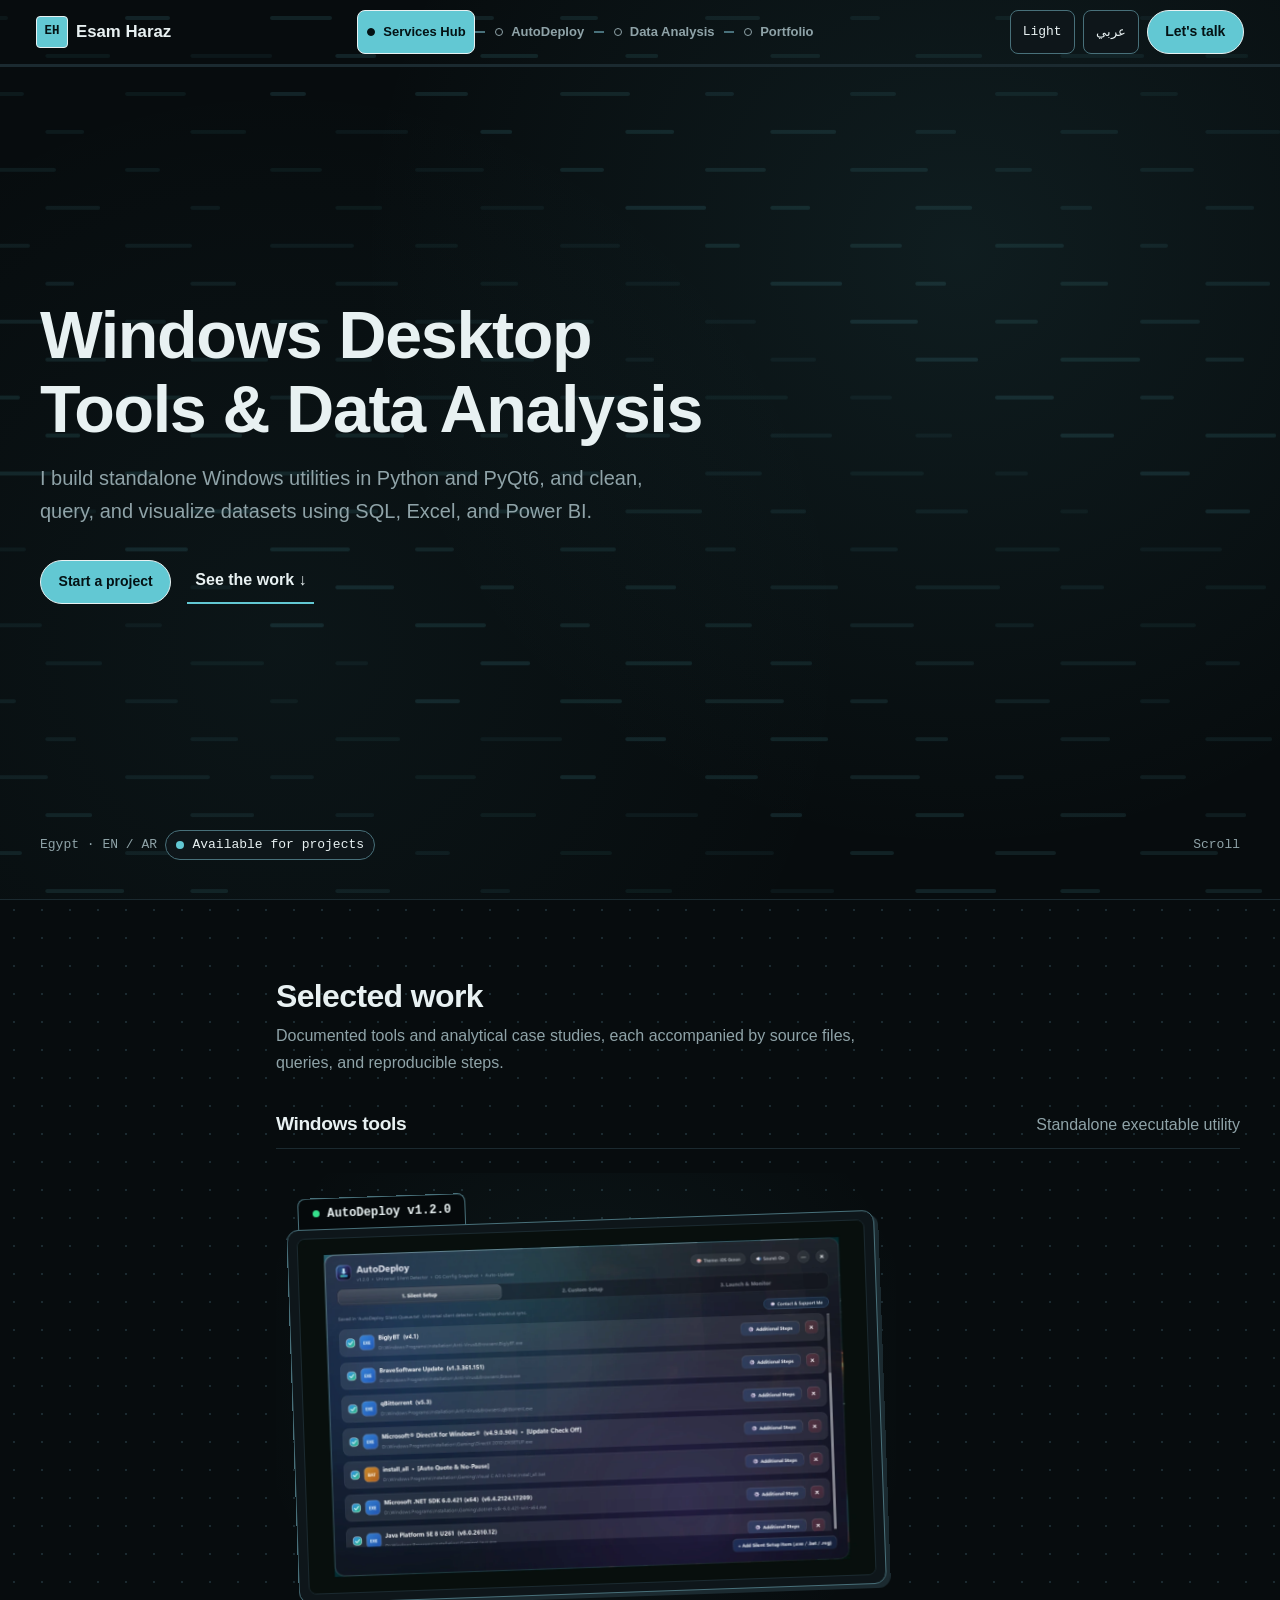
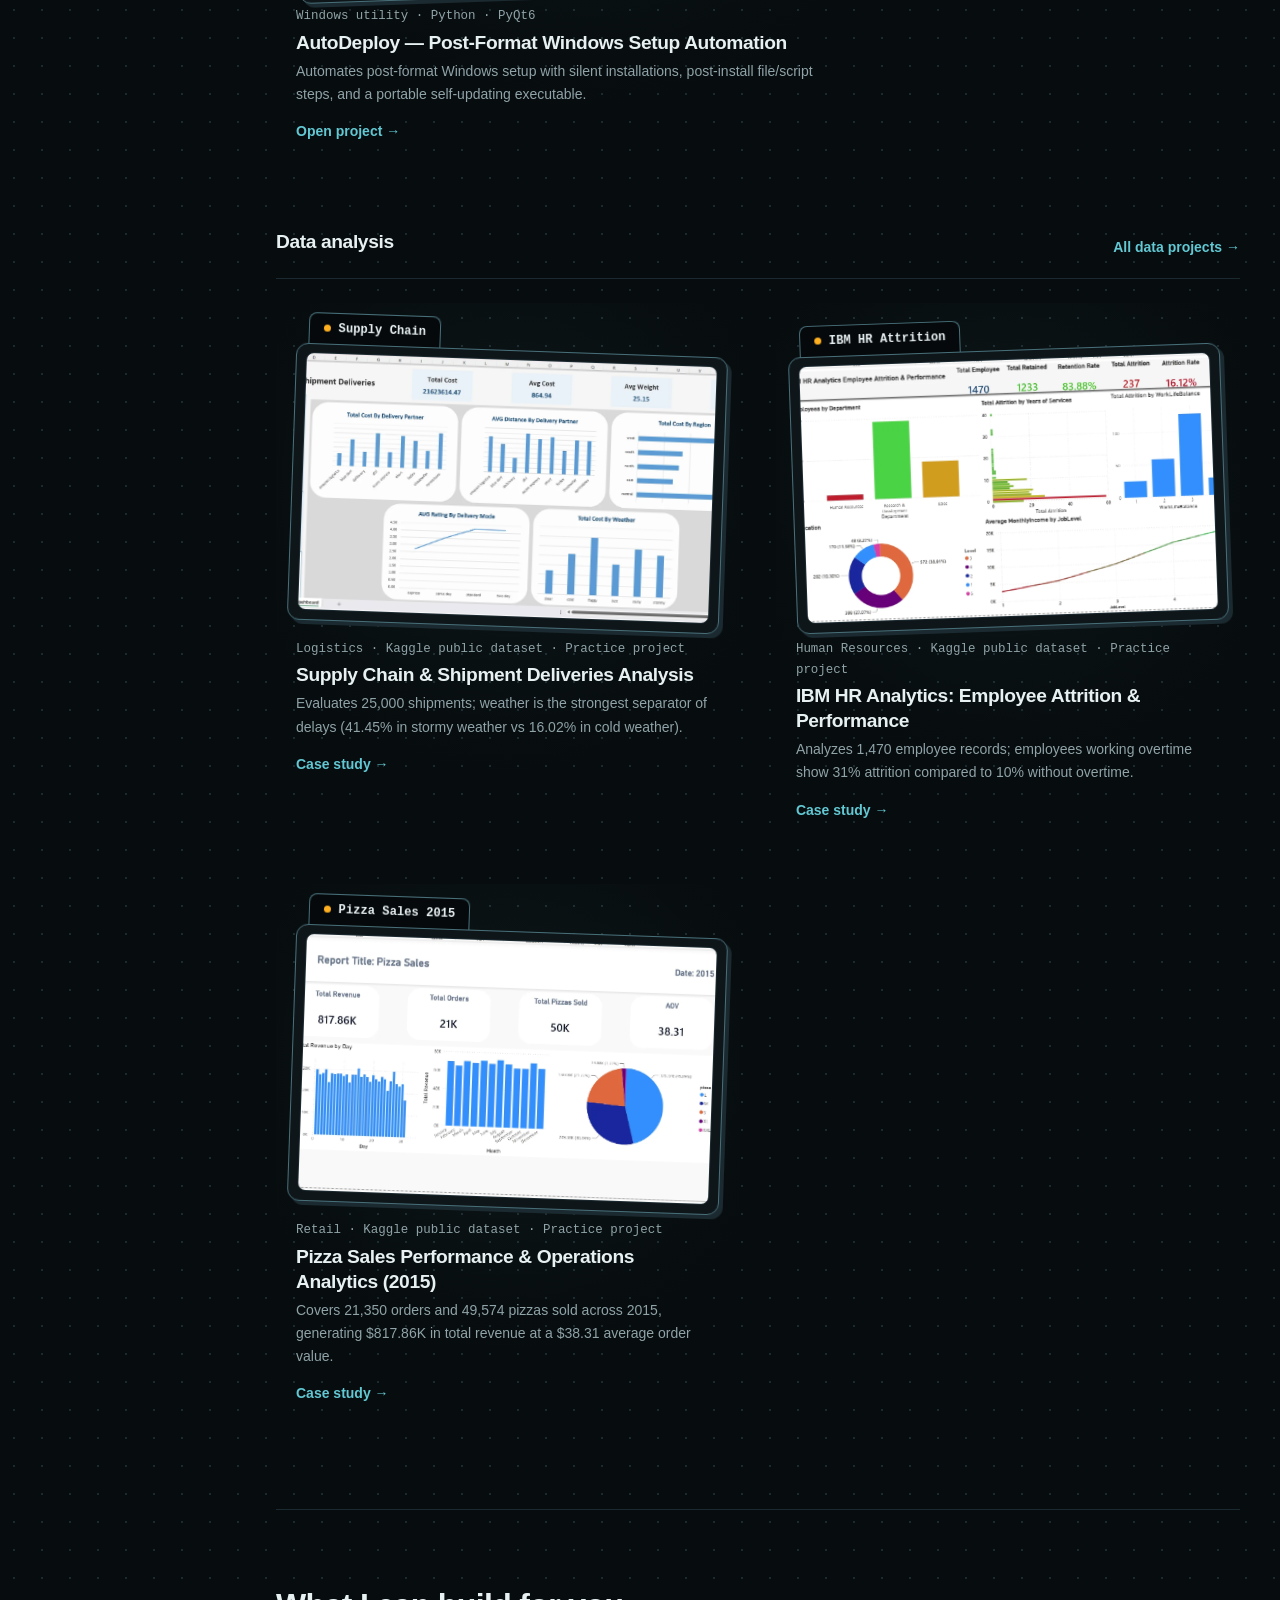
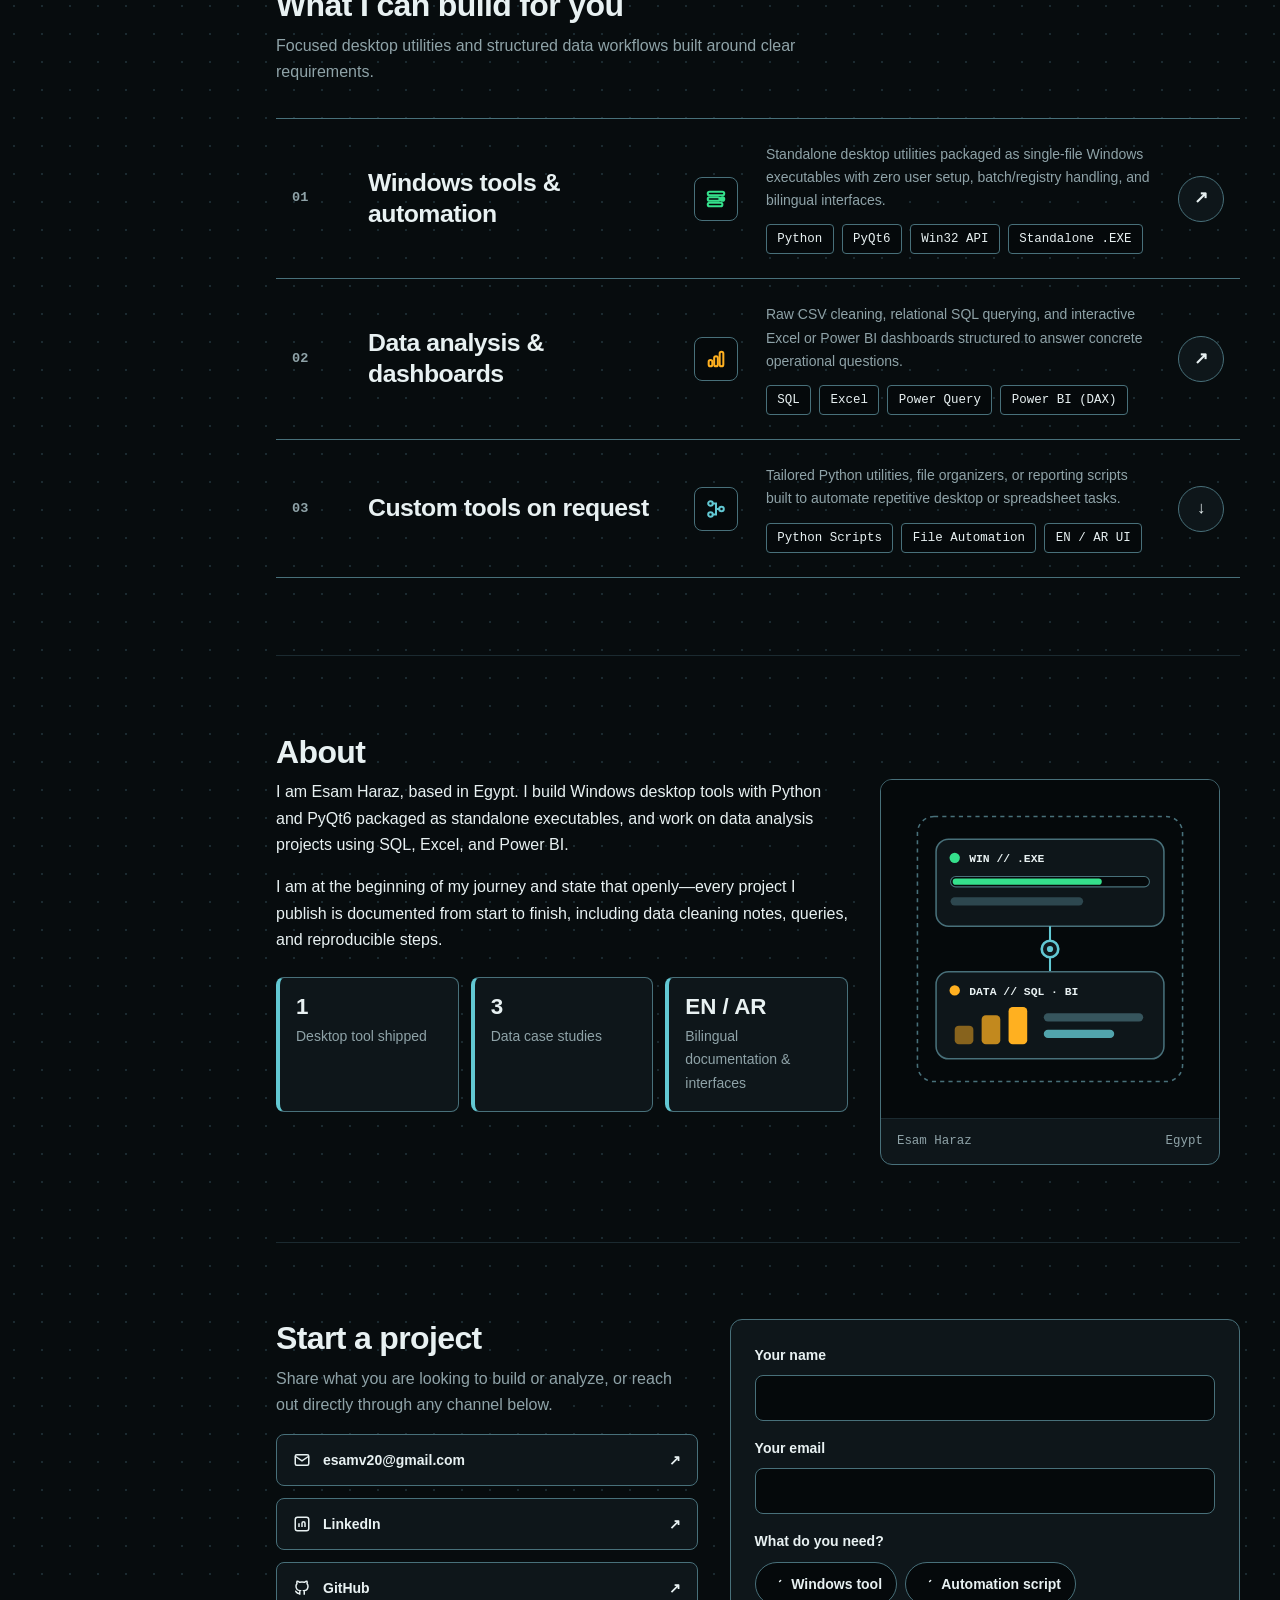
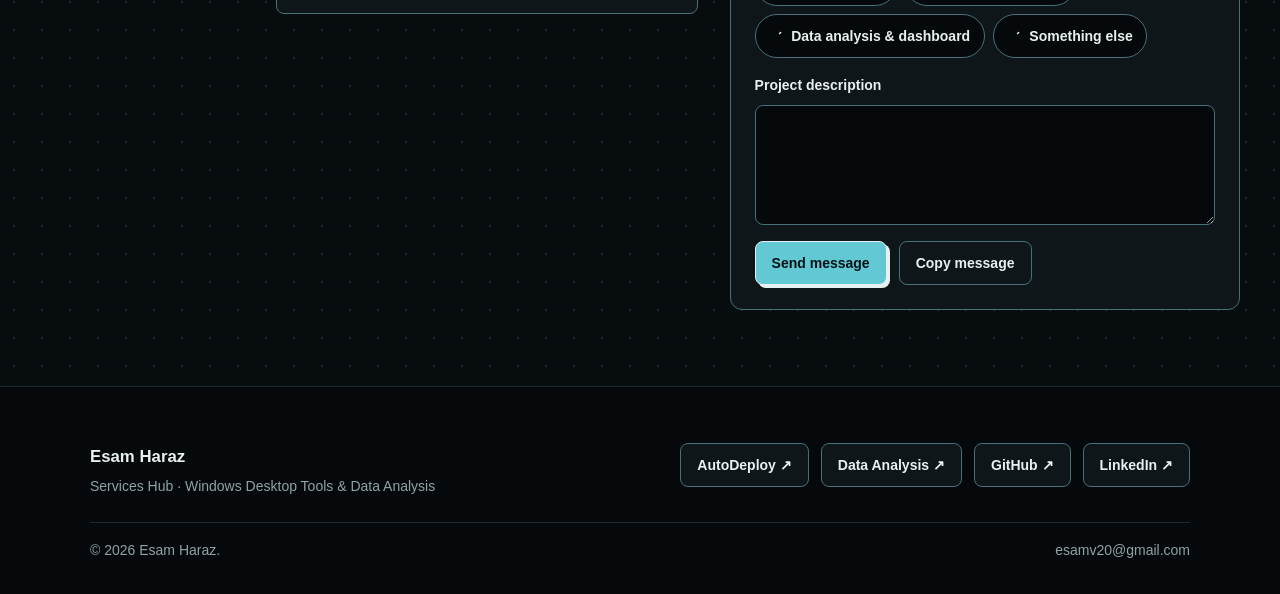
==== commit 5d67b8ae: "Refactor about section and update visual elements" ====
--- a/index.html
+++ b/index.html
@@ -274,11 +274,14 @@
   </section>
 
   <!-- ==========================================================================
-       MAIN CONTENT SHELL (STICKY INDEX RAIL + 4 SECTIONS)
+       MAIN CONTENT SHELL (PINNED INDEX RAIL + 4 SECTIONS)
        ========================================================================== -->
   <main id="main-content" class="hub-shell">
 
-    <!-- Sticky Desktop Sidebar Index (Fades in after Hero leaves viewport) -->
+    <!-- Grid Column Spacer for Fixed Pinned Index Rail -->
+    <div class="hub-index-spacer" aria-hidden="true"></div>
+
+    <!-- Pinned Desktop Sidebar Index (Fades in after Hero leaves viewport) -->
     <aside class="hub-index-rail" id="hub-index-rail" aria-label="Section index">
       <span class="hub-index-heading" data-i18n="indexHeading">Index</span>
       <ul class="hub-index-list">
@@ -572,7 +575,7 @@
       </section>
 
       <!-- ====================================================================
-           03. ABOUT SECTION (HONEST INTRO, VERIFIED NUMBERS & PORTRAIT/MONOGRAM)
+           03. ABOUT SECTION (HONEST INTRO, VERIFIED NUMBERS & PIPELINE VISUAL)
            ==================================================================== -->
       <section class="hub-section" id="about" aria-labelledby="about-heading">
         <h2 class="hub-section-title hub-reveal" id="about-heading" data-i18n="aboutTitle">
@@ -591,7 +594,7 @@
             <div class="hub-facts-grid">
               <div class="hub-fact-card">
                 <span class="hub-fact-val" data-i18n="fact1Val">1</span>
-                <span class="hub-fact-lbl" data-i18n="fact1Lbl">Desktop tool shipped (AutoDeploy v1.2.0)</span>
+                <span class="hub-fact-lbl" data-i18n="fact1Lbl">Desktop tool shipped</span>
               </div>
               <div class="hub-fact-card">
                 <span class="hub-fact-val" data-i18n="fact2Val">3</span>
@@ -604,19 +607,41 @@
             </div>
           </div>
 
-          <figure class="hub-portrait-card">
-            <div class="hub-portrait-media" id="hub-portrait-media">
-              <img src="./assets/portrait.webp"
-                   id="hub-portrait-img"
-                   data-i18n-alt="portraitAlt"
-                   alt="Portrait of Esam Haraz"
-                   width="400"
-                   height="500"
-                   loading="lazy">
-            </div>
-            <figcaption class="hub-portrait-caption">
-              <span data-i18n="portraitCaptionName">Esam Haraz</span>
-              <span data-i18n="portraitCaptionLoc">Egypt</span>
+          <figure class="hub-visual-card">
+            <div class="hub-visual-stage" role="img" data-i18n-aria="visualStageAria" aria-label="Diagram connecting Windows utility tracks and data analysis pipelines">
+              <svg viewBox="0 0 280 280" fill="none" xmlns="http://www.w3.org/2000/svg" aria-hidden="true">
+                <!-- Subtle Grid Frame -->
+                <rect x="12" y="12" width="256" height="256" rx="16" stroke="var(--rule-strong)" stroke-width="1.5" stroke-dasharray="4 4"/>
+
+                <!-- Track 01: Windows Desktop Automation -->
+                <rect x="30" y="34" width="220" height="84" rx="12" fill="var(--bg-surface)" stroke="var(--rule-strong)" stroke-width="1.5"/>
+                <circle cx="48" cy="52" r="5" fill="var(--accent-deploy)"/>
+                <text x="62" y="56" fill="var(--ink)" font-family="DM Mono, monospace" font-size="11" font-weight="700">WIN // .EXE</text>
+                <rect x="44" y="70" width="192" height="10" rx="5" fill="var(--bg-sunken)" stroke="var(--rule-strong)"/>
+                <rect x="46" y="72" width="144" height="6" rx="3" fill="var(--accent-deploy)"/>
+                <rect x="44" y="90" width="128" height="8" rx="4" fill="var(--rule-strong)" opacity="0.55"/>
+
+                <!-- Connector Node Between Tracks -->
+                <line x1="140" y1="118" x2="140" y2="162" stroke="var(--accent-hub)" stroke-width="2"/>
+                <circle cx="140" cy="140" r="8" fill="var(--bg-surface)" stroke="var(--accent-hub)" stroke-width="2.5"/>
+                <circle cx="140" cy="140" r="3" fill="var(--accent-hub)"/>
+
+                <!-- Track 02: Data Analysis & Dashboards -->
+                <rect x="30" y="162" width="220" height="84" rx="12" fill="var(--bg-surface)" stroke="var(--rule-strong)" stroke-width="1.5"/>
+                <circle cx="48" cy="180" r="5" fill="var(--accent-data)"/>
+                <text x="62" y="184" fill="var(--ink)" font-family="DM Mono, monospace" font-size="11" font-weight="700">DATA // SQL · BI</text>
+
+                <!-- Mini Zero-Baseline Bars -->
+                <rect x="48" y="214" width="18" height="18" rx="4" fill="var(--accent-data)" opacity="0.5"/>
+                <rect x="74" y="204" width="18" height="28" rx="4" fill="var(--accent-data)" opacity="0.75"/>
+                <rect x="100" y="196" width="18" height="36" rx="4" fill="var(--accent-data)"/>
+                <rect x="134" y="202" width="96" height="8" rx="4" fill="var(--rule-strong)" opacity="0.7"/>
+                <rect x="134" y="218" width="68" height="8" rx="4" fill="var(--accent-hub)" opacity="0.8"/>
+              </svg>
+            </div>
+            <figcaption class="hub-visual-caption">
+              <span data-i18n="visualCaptionName">Esam Haraz</span>
+              <span data-i18n="visualCaptionLoc">Egypt</span>
             </figcaption>
           </figure>
         </div>
--- a/assets/ds.css
+++ b/assets/ds.css
@@ -0,0 +1,1687 @@
+/* ============================================================================
+   DESIGN SYSTEM v1.1 — SHARED PIPELINE ARCHITECTURE
+   Author: Esam Haraz
+   Path: Data-Analysis/assets/projects/ds.css
+   ============================================================================ */
+
+/* ----------------------------------------------------------------------------
+   1. DESIGN TOKENS (LIGHT PAPER DEFAULT & DEEP FOREST DARK MODE)
+   ---------------------------------------------------------------------------- */
+:root {
+  /* Surface & Ink Palette (Light Mode Default) */
+  --bg-paper: #F3F6F4;
+  --bg-surface: #FFFFFF;
+  --bg-sunken: #E6ECE8;
+  --ink: #0D1F1A;
+  --ink-muted: #41564F;
+
+  /* Structural Rules (WCAG AA Non-Text Contrast >= 3:1) */
+  --rule: #CBD6CF;
+  --rule-strong: #6B7F75;
+
+  /* Interactive Focus & Links */
+  --cobalt: #2B59FF;
+
+  /* Site Accent Tokens (Used as fills with --ink-on-accent text) */
+  --ink-on-accent: #0D1F1A;
+  --accent-deploy: #35E08C;
+  --accent-data: #FFB020;
+  --accent-folio: #FF6F59;
+  --accent-hub: #527BFF;
+
+  /* Default Site Accent & High-Contrast Stroke Line Token */
+  --site-accent: var(--accent-deploy);
+  --accent-line: #0B8A4C;
+
+  /* Semantic Status Tokens */
+  --status-warn-bg: #FFF3D6;
+  --status-warn-ink: #6E4300;
+  --status-err: #C92A2A;
+
+  /* Typography Families */
+  --font-display: 'Bricolage Grotesque', 'IBM Plex Sans Arabic', -apple-system, BlinkMacSystemFont, sans-serif;
+  --font-sans: 'Instrument Sans', 'IBM Plex Sans Arabic', -apple-system, BlinkMacSystemFont, sans-serif;
+  --font-mono: 'DM Mono', ui-monospace, SFMono-Regular, Menlo, Consolas, monospace;
+
+  /* Fluid Type Scale */
+  --text-hero: clamp(1.95rem, 3.6vw, 3.1rem);
+  --text-h2: clamp(1.45rem, 2.5vw, 2.05rem);
+  --text-h3: clamp(1.1rem, 1.5vw, 1.3rem);
+  --text-body: 1rem;
+  --text-sm: 0.875rem;
+  --text-mono: 0.8125rem;
+
+  /* Spacing Scale (4px Base) */
+  --space-1: 0.25rem;
+  --space-2: 0.5rem;
+  --space-3: 0.75rem;
+  --space-4: 1rem;
+  --space-5: 1.5rem;
+  --space-6: 2rem;
+  --space-8: 3.5rem;
+  --space-10: 5rem;
+
+  /* Geometric Radii */
+  --radius-sm: 4px;
+  --radius-md: 8px;
+  --radius-lg: 12px;
+  --radius-pill: 999px;
+
+  /* Motion Vocabulary (Strictly 4 Allowed Motions) */
+  --motion-fill-dur: 320ms;
+  --motion-fill-ease: cubic-bezier(0.22, 1, 0.36, 1);
+
+  --motion-tick-dur: 220ms;
+  --motion-tick-ease: cubic-bezier(0.34, 1.56, 0.64, 1);
+
+  --motion-connect-dur: 550ms;
+  --motion-connect-ease: cubic-bezier(0.65, 0, 0.35, 1);
+
+  --motion-wipe-dur: 580ms;
+  --motion-wipe-ease: cubic-bezier(0.76, 0, 0.24, 1);
+
+  /* Layout Dimensions */
+  --header-h: 64px;
+  --rail-w: 36px;
+  --container-max: 1180px;
+}
+
+/* Per-Site Accent & Line Overrides (Light Mode) */
+[data-site="autodeploy"] {
+  --site-accent: var(--accent-deploy);
+  --accent-line: #0B8A4C;
+}
+
+[data-site="data"] {
+  --site-accent: var(--accent-data);
+  --accent-line: #9A5B00;
+}
+
+[data-site="portfolio"] {
+  --site-accent: var(--accent-folio);
+  --accent-line: #B83B28;
+}
+
+[data-site="hub"] {
+  --site-accent: var(--accent-hub);
+  --accent-line: #2B59FF;
+}
+
+/* Dark Theme Overrides */
+[data-theme="dark"] {
+  --bg-paper: #0B1411;
+  --bg-surface: #12201B;
+  --bg-sunken: #070D0B;
+  --ink: #ECF2EF;
+  --ink-muted: #98ADA5;
+  --rule: #22362F;
+  --rule-strong: #4F7A6A;
+  --cobalt: #6E90FF;
+  --accent-line: var(--site-accent);
+  --status-warn-bg: #2A1F08;
+  --status-warn-ink: #FFB020;
+  --status-err: #FF6B6B;
+}
+
+/* ----------------------------------------------------------------------------
+   2. RESET, BASE TYPOGRAPHY & ACCESSIBILITY
+   ---------------------------------------------------------------------------- */
+*,
+*::before,
+*::after {
+  box-sizing: border-box;
+  margin: 0;
+  padding: 0;
+}
+
+html {
+  background-color: var(--bg-paper);
+  color: var(--ink);
+  font-size: 16px;
+  scroll-behavior: smooth;
+  scroll-padding-top: calc(var(--header-h) + var(--space-5));
+  overflow-x: hidden;
+  max-inline-size: 100%;
+}
+
+body {
+  font-family: var(--font-sans);
+  background-color: var(--bg-paper);
+  color: var(--ink);
+  line-height: 1.65;
+  min-height: 100dvh;
+  overflow-x: hidden;
+  max-inline-size: 100%;
+  -webkit-font-smoothing: antialiased;
+}
+
+[dir="rtl"] body,
+body[dir="rtl"] {
+  line-height: 1.75;
+}
+
+h1, h2, h3, h4 {
+  font-family: var(--font-display);
+  font-weight: 800;
+  color: var(--ink);
+  letter-spacing: -0.02em;
+}
+
+[dir="rtl"] h1,
+[dir="rtl"] h2,
+[dir="rtl"] h3,
+[dir="rtl"] h4 {
+  letter-spacing: 0;
+}
+
+p, li {
+  max-inline-size: 68ch;
+}
+
+code, pre, kbd, samp {
+  font-family: var(--font-mono);
+  font-size: var(--text-mono);
+  direction: ltr;
+  unicode-bidi: isolate;
+}
+
+a {
+  color: inherit;
+  text-decoration: none;
+}
+
+img, svg {
+  display: block;
+  max-inline-size: 100%;
+}
+
+/* Visible Keyboard Focus Ring */
+:focus-visible {
+  outline: 2.5px solid var(--cobalt);
+  outline-offset: 3px;
+  border-radius: var(--radius-sm);
+}
+
+/* Skip Link for Keyboard Navigation */
+.ds-skip-link {
+  position: fixed;
+  inset-block-start: -100px;
+  inset-inline-start: var(--space-4);
+  z-index: 10000;
+  background-color: var(--site-accent);
+  color: var(--ink-on-accent);
+  font-weight: 700;
+  padding: var(--space-3) var(--space-4);
+  border: 2px solid var(--ink);
+  border-radius: var(--radius-md);
+  transition: inset-block-start 150ms ease;
+}
+
+.ds-skip-link:focus {
+  inset-block-start: var(--space-3);
+}
+
+/* Screen-Reader Only Utility (Used to wrap Accessible Chart Data Tables) */
+.ds-sr-only {
+  position: absolute;
+  inline-size: 1px;
+  block-size: 1px;
+  padding: 0;
+  margin: -1px;
+  overflow: hidden;
+  clip: rect(0, 0, 0, 0);
+  clip-path: inset(50%);
+  white-space: nowrap;
+  border: 0;
+}
+
+/* ----------------------------------------------------------------------------
+   3. SITE HEADER, MINI NODE-GRAPH NAV & MOBILE (<480px) DROPDOWN
+   ---------------------------------------------------------------------------- */
+.ds-header {
+  position: sticky;
+  inset-block-start: 0;
+  z-index: 900;
+  block-size: var(--header-h);
+  background-color: var(--bg-paper);
+  border-block-end: 1px solid var(--rule);
+  padding-inline: clamp(1rem, 4vw, 2.5rem);
+  display: flex;
+  align-items: center;
+  justify-content: space-between;
+  gap: var(--space-3);
+}
+
+.ds-brand {
+  display: inline-flex;
+  align-items: center;
+  gap: var(--space-2);
+  font-family: var(--font-display);
+  font-weight: 800;
+  font-size: 1.05rem;
+  min-block-size: 44px;
+  padding-inline: var(--space-1);
+}
+
+.ds-brand-mark {
+  inline-size: 12px;
+  block-size: 12px;
+  border-radius: var(--radius-pill);
+  background-color: var(--site-accent);
+  border: 1.5px solid var(--ink);
+  flex-shrink: 0;
+}
+
+/* Desktop & Tablet (>= 480px) Mini Node-Graph Navigation */
+.ds-mini-graph {
+  display: flex;
+  align-items: center;
+  gap: 0;
+  overflow-x: auto;
+  scrollbar-width: none;
+}
+
+.ds-mini-graph::-webkit-scrollbar {
+  display: none;
+}
+
+.ds-mini-node {
+  display: inline-flex;
+  align-items: center;
+  gap: var(--space-2);
+  min-block-size: 44px;
+  padding-inline: var(--space-3);
+  font-size: var(--text-sm);
+  font-weight: 600;
+  color: var(--ink-muted);
+  border: 1px solid transparent;
+  border-radius: var(--radius-md);
+  white-space: nowrap;
+  transition: color 180ms ease, border-color 180ms ease, background-color 180ms ease;
+}
+
+.ds-mini-node:hover {
+  color: var(--ink);
+  background-color: var(--bg-surface);
+  border-color: var(--rule-strong);
+}
+
+.ds-mini-node[aria-current="page"],
+.ds-mini-node.is-current {
+  background-color: var(--site-accent);
+  color: var(--ink-on-accent);
+  border-color: var(--ink);
+  font-weight: 700;
+}
+
+.ds-mini-dot {
+  inline-size: 8px;
+  block-size: 8px;
+  border-radius: var(--radius-pill);
+  border: 1.5px solid currentColor;
+  background-color: transparent;
+}
+
+.ds-mini-node.is-current .ds-mini-dot {
+  background-color: var(--ink-on-accent);
+}
+
+.ds-mini-edge {
+  inline-size: 18px;
+  block-size: 2px;
+  background-color: var(--rule-strong);
+  flex-shrink: 0;
+}
+
+/* Mobile (< 480px) Site Switcher Dropdown */
+.ds-nav-dropdown {
+  display: none;
+  position: relative;
+}
+
+.ds-nav-dropdown-btn {
+  display: inline-flex;
+  align-items: center;
+  justify-content: center;
+  gap: var(--space-2);
+  min-block-size: 44px;
+  min-inline-size: 44px;
+  padding-inline: var(--space-3);
+  background-color: var(--site-accent);
+  color: var(--ink-on-accent);
+  border: 1.5px solid var(--ink);
+  border-radius: var(--radius-md);
+  font-family: var(--font-sans);
+  font-size: var(--text-sm);
+  font-weight: 700;
+  cursor: pointer;
+}
+
+.ds-nav-dropdown-menu {
+  position: absolute;
+  inset-block-start: calc(100% + 6px);
+  inset-inline-start: 0;
+  min-inline-size: 210px;
+  background-color: var(--bg-surface);
+  border: 1.5px solid var(--rule-strong);
+  border-radius: var(--radius-md);
+  box-shadow: 4px 4px 0 var(--ink);
+  padding: var(--space-2);
+  display: none;
+  flex-direction: column;
+  gap: var(--space-1);
+  z-index: 950;
+}
+
+.ds-nav-dropdown-menu.is-open {
+  display: flex;
+}
+
+.ds-nav-dropdown-menu a {
+  display: flex;
+  align-items: center;
+  justify-content: space-between;
+  min-block-size: 44px;
+  padding-inline: var(--space-3);
+  border-radius: var(--radius-sm);
+  font-size: var(--text-sm);
+  font-weight: 600;
+  color: var(--ink);
+}
+
+.ds-nav-dropdown-menu a:hover {
+  background-color: var(--bg-sunken);
+}
+
+.ds-nav-dropdown-menu a.is-current {
+  background-color: var(--site-accent);
+  color: var(--ink-on-accent);
+  font-weight: 700;
+}
+
+@media (max-width: 479px) {
+  .ds-mini-graph {
+    display: none;
+  }
+  .ds-nav-dropdown {
+    display: block;
+  }
+}
+
+.ds-header-controls {
+  display: flex;
+  align-items: center;
+  gap: var(--space-2);
+}
+
+.ds-icon-btn {
+  display: inline-flex;
+  align-items: center;
+  justify-content: center;
+  gap: var(--space-1);
+  min-block-size: 44px;
+  min-inline-size: 44px;
+  padding-inline: var(--space-3);
+  background-color: var(--bg-surface);
+  color: var(--ink);
+  border: 1px solid var(--rule-strong);
+  border-radius: var(--radius-md);
+  font-family: var(--font-mono);
+  font-size: var(--text-mono);
+  font-weight: 500;
+  cursor: pointer;
+  transition: background-color 180ms ease, border-color 180ms ease;
+}
+
+.ds-icon-btn:hover {
+  background-color: var(--bg-sunken);
+  border-color: var(--ink);
+}
+
+/* ----------------------------------------------------------------------------
+   4. SCROLL PROGRESS (THIN TOP BAR & PROJECT PAGE VERTICAL RAIL)
+   ---------------------------------------------------------------------------- */
+.ds-top-progress {
+  position: fixed;
+  inset-block-start: var(--header-h);
+  inset-inline: 0;
+  block-size: 3px;
+  background-color: var(--rule);
+  z-index: 890;
+  pointer-events: none;
+}
+
+.ds-top-progress-fill {
+  block-size: 100%;
+  inline-size: 100%;
+  background-color: var(--accent-line);
+  transform-origin: inline-start center;
+  transform: scaleX(var(--scroll-progress, 0));
+  transition: transform 80ms linear;
+}
+
+/* Vertical Pipeline Rail (Rendered on Case Study Pages Only, Desktop >= 1024px) */
+.ds-rail {
+  display: none;
+}
+
+@media (min-width: 1024px) {
+  .has-rail .ds-top-progress {
+    display: none;
+  }
+
+  .ds-rail {
+    position: fixed;
+    inset-block-start: calc(var(--header-h) + var(--space-8));
+    inset-inline-start: clamp(0.75rem, 2vw, 1.75rem);
+    inline-size: var(--rail-w);
+    block-size: calc(100dvh - var(--header-h) - (var(--space-8) * 2));
+    display: flex;
+    flex-direction: column;
+    align-items: center;
+    justify-content: space-between;
+    z-index: 800;
+    pointer-events: none;
+  }
+
+  .ds-rail-track {
+    position: absolute;
+    inset-block: 10px;
+    inset-inline-start: 50%;
+    inline-size: 2px;
+    transform: translateX(-50%);
+    background-color: var(--rule);
+  }
+
+  .ds-rail-fill {
+    inline-size: 100%;
+    block-size: 100%;
+    background-color: var(--accent-line);
+    transform-origin: top center;
+    transform: scaleY(var(--scroll-progress, 0));
+    transition: transform 80ms linear;
+  }
+
+  .ds-rail-node {
+    position: relative;
+    z-index: 2;
+    inline-size: 14px;
+    block-size: 14px;
+    border-radius: var(--radius-pill);
+    background-color: var(--bg-paper);
+    border: 2px solid var(--rule-strong);
+    pointer-events: auto;
+    transition: background-color var(--motion-fill-dur) var(--motion-fill-ease),
+                border-color var(--motion-fill-dur) var(--motion-fill-ease);
+  }
+
+  .ds-rail-node.is-active,
+  .ds-rail-node.is-passed {
+    background-color: var(--site-accent);
+    border-color: var(--ink);
+  }
+
+  .has-rail main,
+  .has-rail .ds-footer {
+    padding-inline-start: calc(var(--rail-w) + var(--space-5));
+  }
+}
+
+/* ----------------------------------------------------------------------------
+   5. LAYOUT CONTAINERS, SECTIONS & HEADERS
+   ---------------------------------------------------------------------------- */
+.ds-container {
+  inline-size: 100%;
+  max-inline-size: var(--container-max);
+  margin-inline: auto;
+  padding-inline: clamp(1rem, 4vw, 2.5rem);
+}
+
+.ds-section {
+  padding-block: clamp(2.75rem, 6vw, 4.75rem);
+  border-block-end: 1px solid var(--rule);
+}
+
+.ds-section:last-of-type {
+  border-block-end: none;
+}
+
+.ds-section-header {
+  margin-block-end: var(--space-6);
+}
+
+.ds-section-title {
+  font-size: var(--text-h2);
+  line-height: 1.2;
+  margin-block-end: var(--space-2);
+}
+
+.ds-section-desc {
+  font-size: var(--text-body);
+  color: var(--ink-muted);
+}
+
+/* ----------------------------------------------------------------------------
+   6. PIPELINE NODES, PORTS, CONNECTORS & PROGRESS BARS
+   ---------------------------------------------------------------------------- */
+.ds-node {
+  position: relative;
+  background-color: var(--bg-surface);
+  border: 1px solid var(--rule-strong);
+  border-radius: var(--radius-lg);
+  transition: border-color 180ms ease, box-shadow 180ms ease;
+}
+
+.ds-node:hover,
+.ds-node:focus-within {
+  border-color: var(--ink);
+}
+
+.ds-node-header {
+  display: flex;
+  align-items: center;
+  justify-content: space-between;
+  gap: var(--space-3);
+  padding: var(--space-3) var(--space-4);
+  border-block-end: 1px solid var(--rule);
+  background-color: var(--bg-sunken);
+  border-start-start-radius: calc(var(--radius-lg) - 1px);
+  border-start-end-radius: calc(var(--radius-lg) - 1px);
+  font-family: var(--font-mono);
+  font-size: var(--text-mono);
+  color: var(--ink-muted);
+}
+
+.ds-node-body {
+  padding: var(--space-5);
+}
+
+.ds-port {
+  position: absolute;
+  inline-size: 10px;
+  block-size: 10px;
+  border-radius: var(--radius-pill);
+  background-color: var(--bg-surface);
+  border: 2px solid var(--rule-strong);
+  z-index: 3;
+  transition: background-color 180ms ease, border-color 180ms ease;
+}
+
+.ds-port.is-connected {
+  background-color: var(--site-accent);
+  border-color: var(--ink);
+}
+
+.ds-port--top {
+  inset-block-start: -5px;
+  inset-inline-start: 50%;
+  transform: translateX(-50%);
+}
+
+[dir="rtl"] .ds-port--top {
+  transform: translateX(50%);
+}
+
+.ds-port--bottom {
+  inset-block-end: -5px;
+  inset-inline-start: 50%;
+  transform: translateX(-50%);
+}
+
+[dir="rtl"] .ds-port--bottom {
+  transform: translateX(50%);
+}
+
+/* SVG Connector Lines */
+.ds-connector {
+  display: block;
+  overflow: visible;
+}
+
+.ds-connector-base {
+  fill: none;
+  stroke: var(--rule);
+  stroke-width: 2;
+}
+
+.ds-connector-fill {
+  fill: none;
+  stroke: var(--accent-line);
+  stroke-width: 2.5;
+  stroke-linecap: round;
+  stroke-dasharray: var(--path-len, 100);
+  stroke-dashoffset: calc(var(--path-len, 100) * (1 - var(--progress, 0)));
+  transition: stroke-dashoffset var(--motion-connect-dur) var(--motion-connect-ease);
+}
+
+/* Horizontal Rounded Progress Bar */
+.ds-progress {
+  inline-size: 100%;
+  block-size: 12px;
+  background-color: var(--bg-sunken);
+  border: 1px solid var(--rule-strong);
+  border-radius: var(--radius-pill);
+  overflow: hidden;
+}
+
+.ds-progress-fill {
+  block-size: 100%;
+  inline-size: calc(var(--progress, 0) * 100%);
+  background-color: var(--site-accent);
+  border-inline-end: 1px solid var(--ink);
+  border-radius: var(--radius-pill);
+  transition: inline-size var(--motion-fill-dur) var(--motion-fill-ease);
+}
+
+/* ----------------------------------------------------------------------------
+   7. BUTTONS, CHIPS & CHECKBOXES (NO HOVER-LIFT)
+   ---------------------------------------------------------------------------- */
+.ds-btn {
+  display: inline-flex;
+  align-items: center;
+  justify-content: center;
+  gap: var(--space-2);
+  min-block-size: 44px;
+  padding: var(--space-2) var(--space-4);
+  border-radius: var(--radius-md);
+  font-family: var(--font-sans);
+  font-size: var(--text-sm);
+  font-weight: 700;
+  cursor: pointer;
+  border: 1.5px solid var(--ink);
+  transition: background-color 160ms ease, box-shadow 160ms ease;
+}
+
+.ds-btn-primary {
+  background-color: var(--site-accent);
+  color: var(--ink-on-accent);
+  box-shadow: 3px 3px 0 var(--ink);
+}
+
+.ds-btn-primary:hover {
+  box-shadow: 1px 1px 0 var(--ink);
+}
+
+.ds-btn-secondary {
+  background-color: var(--bg-surface);
+  color: var(--ink);
+  border-color: var(--rule-strong);
+}
+
+.ds-btn-secondary:hover {
+  border-color: var(--ink);
+  background-color: var(--bg-sunken);
+}
+
+.ds-btn-ghost {
+  background-color: transparent;
+  color: var(--ink);
+  border-color: transparent;
+}
+
+.ds-btn-ghost:hover {
+  background-color: var(--bg-sunken);
+  border-color: var(--rule-strong);
+}
+
+.ds-chips-row {
+  display: flex;
+  flex-wrap: wrap;
+  align-items: center;
+  gap: var(--space-2);
+}
+
+.ds-chip {
+  display: inline-flex;
+  align-items: center;
+  gap: var(--space-1);
+  padding: 0.25rem 0.65rem;
+  border-radius: var(--radius-sm);
+  background-color: var(--bg-sunken);
+  color: var(--ink);
+  border: 1px solid var(--rule-strong);
+  font-family: var(--font-mono);
+  font-size: 0.78rem;
+  font-weight: 500;
+}
+
+.ds-chip-accent {
+  background-color: var(--site-accent);
+  color: var(--ink-on-accent);
+  border-color: var(--ink);
+  font-weight: 700;
+}
+
+/* Custom Checkbox with Stroke-Draw Tick */
+.ds-checkbox {
+  display: inline-flex;
+  align-items: center;
+  gap: var(--space-2);
+  min-block-size: 44px;
+  cursor: pointer;
+}
+
+.ds-checkbox input {
+  position: absolute;
+  opacity: 0;
+  inline-size: 0;
+  block-size: 0;
+}
+
+.ds-checkbox-box {
+  inline-size: 20px;
+  block-size: 20px;
+  border-radius: var(--radius-sm);
+  border: 1.5px solid var(--rule-strong);
+  background-color: var(--bg-surface);
+  display: inline-flex;
+  align-items: center;
+  justify-content: center;
+  flex-shrink: 0;
+  transition: background-color 160ms ease, border-color 160ms ease;
+}
+
+.ds-checkbox input:checked + .ds-checkbox-box {
+  background-color: var(--site-accent);
+  border-color: var(--ink);
+}
+
+.ds-checkbox-tick {
+  inline-size: 14px;
+  block-size: 14px;
+  fill: none;
+  stroke: var(--ink-on-accent);
+  stroke-width: 2.5;
+  stroke-linecap: round;
+  stroke-linejoin: round;
+  stroke-dasharray: 20;
+  stroke-dashoffset: 20;
+  transition: stroke-dashoffset var(--motion-tick-dur) var(--motion-tick-ease);
+}
+
+.ds-checkbox input:checked + .ds-checkbox-box .ds-checkbox-tick {
+  stroke-dashoffset: 0;
+}
+
+/* ----------------------------------------------------------------------------
+   8. SPIDER / RADIAL NETWORK GRAPH (HOME PAGE)
+   ---------------------------------------------------------------------------- */
+.ds-spider-wrap {
+  position: relative;
+  margin-block-start: var(--space-5);
+}
+
+.ds-spider-canvas {
+  position: relative;
+  display: flex;
+  flex-direction: column;
+  gap: var(--space-4);
+}
+
+.ds-spider-svg {
+  display: none;
+}
+
+/* Central Topic Node */
+.ds-spider-center {
+  background-color: var(--bg-surface);
+  border: 2px solid var(--ink);
+  border-radius: var(--radius-lg);
+  padding: var(--space-5);
+  box-shadow: 4px 4px 0 var(--ink);
+  position: relative;
+  z-index: 2;
+}
+
+.ds-spider-center-badge {
+  display: inline-block;
+  background-color: var(--site-accent);
+  color: var(--ink-on-accent);
+  border: 1px solid var(--ink);
+  border-radius: var(--radius-sm);
+  padding: 0.2rem 0.6rem;
+  font-family: var(--font-mono);
+  font-size: 0.78rem;
+  font-weight: 700;
+  margin-block-end: var(--space-2);
+}
+
+/* Branching Project Nodes (Real <a> Elements) */
+.ds-spider-branches {
+  display: flex;
+  flex-direction: column;
+  gap: var(--space-4);
+  position: relative;
+  z-index: 2;
+}
+
+.ds-spider-node {
+  display: flex;
+  flex-direction: column;
+  justify-content: space-between;
+  gap: var(--space-3);
+  background-color: var(--bg-surface);
+  border: 1.5px solid var(--rule-strong);
+  border-radius: var(--radius-lg);
+  padding: var(--space-5);
+  position: relative;
+  transition: border-color 180ms ease, background-color 180ms ease;
+}
+
+.ds-spider-node:hover,
+.ds-spider-node:focus-visible {
+  border-color: var(--ink);
+  background-color: var(--bg-surface);
+  box-shadow: 3px 3px 0 var(--ink);
+}
+
+.ds-spider-node-top {
+  display: flex;
+  flex-wrap: wrap;
+  align-items: center;
+  justify-content: space-between;
+  gap: var(--space-2);
+}
+
+.ds-spider-node-title {
+  font-size: var(--text-h3);
+  line-height: 1.3;
+}
+
+.ds-spider-stat {
+  background-color: var(--bg-sunken);
+  border-inline-start: 3px solid var(--accent-line);
+  padding: var(--space-2) var(--space-3);
+  border-radius: var(--radius-sm);
+  font-family: var(--font-mono);
+  font-size: var(--text-mono);
+  color: var(--ink);
+  font-weight: 500;
+}
+
+/* Expandable Detail Revealed on Hover / Focus Without Lifting */
+.ds-spider-extra {
+  font-size: var(--text-sm);
+  color: var(--ink-muted);
+  max-block-size: 0;
+  opacity: 0;
+  overflow: hidden;
+  transition: max-block-size var(--motion-fill-dur) var(--motion-fill-ease),
+              opacity var(--motion-fill-dur) var(--motion-fill-ease);
+}
+
+.ds-spider-node:hover .ds-spider-extra,
+.ds-spider-node:focus-visible .ds-spider-extra {
+  max-block-size: 6rem;
+  opacity: 1;
+}
+
+.ds-spider-cta {
+  display: inline-flex;
+  align-items: center;
+  gap: var(--space-2);
+  font-weight: 700;
+  font-size: var(--text-sm);
+  color: var(--cobalt);
+  margin-block-start: var(--space-1);
+}
+
+/* Mobile Vertical Pipeline Line */
+@media (max-width: 899px) {
+  .ds-spider-branches {
+    padding-inline-start: var(--space-5);
+    border-inline-start: 2px solid var(--accent-line);
+  }
+}
+
+/* Desktop Radial Layout over Concentric SVG Rings */
+@media (min-width: 900px) {
+  .ds-spider-canvas {
+    display: grid;
+    grid-template-columns: 1fr 1.05fr 1fr;
+    grid-template-rows: auto auto;
+    align-items: center;
+    column-gap: clamp(3.25rem, 6vw, 5.5rem);
+    row-gap: clamp(3.5rem, 6vw, 5.25rem);
+    padding-block: var(--space-6);
+  }
+
+  .ds-spider-svg {
+    display: block;
+    position: absolute;
+    inset: 0;
+    inline-size: 100%;
+    block-size: 100%;
+    z-index: 3;
+    pointer-events: none;
+  }
+
+  .ds-spider-ring {
+    fill: none;
+    stroke: var(--rule-strong);
+    stroke-width: 1.35;
+    stroke-dasharray: 5 5;
+    opacity: 0.72;
+  }
+
+  .ds-spider-edge-base {
+    fill: none;
+    stroke: var(--rule-strong);
+    stroke-width: 2;
+  }
+
+  .ds-spider-edge-fill {
+    fill: none;
+    stroke: var(--accent-line);
+    stroke-width: 3;
+    stroke-linecap: round;
+    stroke-dasharray: var(--edge-len, 400);
+    stroke-dashoffset: calc(var(--edge-len, 400) * (1 - var(--edge-progress, 0)));
+    transition: stroke-dashoffset var(--motion-connect-dur) var(--motion-connect-ease);
+  }
+
+  .ds-spider-edge-fill.is-active {
+    stroke-width: 4;
+    transition-duration: var(--motion-fill-dur);
+    transition-timing-function: var(--motion-fill-ease);
+  }
+
+  .ds-spider-port {
+    fill: var(--bg-surface);
+    stroke: var(--ink);
+    stroke-width: 2;
+    transition: fill 180ms ease;
+  }
+
+  .ds-spider-port.is-active {
+    fill: var(--site-accent);
+  }
+
+  .ds-spider-center {
+    grid-column: 2;
+    grid-row: 1;
+    text-align: center;
+  }
+
+  .ds-spider-branches {
+    display: contents;
+  }
+
+  .ds-spider-node[data-branch="0"] {
+    grid-column: 1;
+    grid-row: 1;
+  }
+
+  .ds-spider-node[data-branch="1"] {
+    grid-column: 3;
+    grid-row: 1;
+  }
+
+  .ds-spider-node[data-branch="2"] {
+    grid-column: 2;
+    grid-row: 2;
+  }
+}
+
+/* ----------------------------------------------------------------------------
+   9. WHAT I DO & 4-STEP CONNECTED PIPELINE WITH PORTS & STEP INDICATORS
+   ---------------------------------------------------------------------------- */
+.ds-services-grid {
+  display: grid;
+  grid-template-columns: repeat(auto-fit, minmax(260px, 1fr));
+  gap: var(--space-4);
+}
+
+.ds-pipeline-row {
+  display: grid;
+  grid-template-columns: 1fr;
+  align-items: stretch;
+  gap: 0;
+}
+
+.ds-pipeline-link {
+  display: flex;
+  align-items: center;
+  justify-content: center;
+  inline-size: 100%;
+  block-size: 34px;
+  position: relative;
+  z-index: 2;
+}
+
+.ds-pipeline-link .ds-connector {
+  inline-size: 34px;
+  block-size: 24px;
+  transform: rotate(90deg);
+  overflow: visible;
+}
+
+@media (min-width: 960px) {
+  .ds-pipeline-row {
+    grid-template-columns: 1fr 34px 1fr 34px 1fr 34px 1fr;
+    align-items: stretch;
+  }
+
+  .ds-pipeline-link {
+    inline-size: 34px;
+    block-size: auto;
+    align-self: center;
+  }
+
+  .ds-pipeline-link .ds-connector {
+    transform: none;
+  }
+
+  [dir="rtl"] .ds-pipeline-link .ds-connector {
+    transform: scaleX(-1);
+  }
+}
+
+.ds-pipeline-step {
+  background-color: var(--bg-surface);
+  border: 1.5px solid var(--rule-strong);
+  border-radius: var(--radius-lg);
+  padding: var(--space-4);
+  display: flex;
+  flex-direction: column;
+  justify-content: space-between;
+  gap: var(--space-3);
+  position: relative;
+  transition: border-color 180ms ease;
+}
+
+.ds-pipeline-step:hover,
+.ds-pipeline-step:focus-within {
+  border-color: var(--ink);
+}
+
+/* Step Node Ports (Top/Bottom on Mobile, Start/End on Desktop) */
+.ds-port--in {
+  inset-block-start: -5px;
+  inset-inline-start: 50%;
+  transform: translateX(-50%);
+}
+
+[dir="rtl"] .ds-port--in {
+  transform: translateX(50%);
+}
+
+.ds-port--out {
+  inset-block-end: -5px;
+  inset-inline-start: 50%;
+  transform: translateX(-50%);
+}
+
+[dir="rtl"] .ds-port--out {
+  transform: translateX(50%);
+}
+
+@media (min-width: 960px) {
+  .ds-port--in {
+    inset-block-start: 50%;
+    inset-inline-start: -5px;
+    transform: translateY(-50%);
+  }
+
+  [dir="rtl"] .ds-port--in {
+    transform: translateY(-50%);
+  }
+
+  .ds-port--out {
+    inset-block-start: 50%;
+    inset-block-end: auto;
+    inset-inline-start: auto;
+    inset-inline-end: -5px;
+    transform: translateY(-50%);
+  }
+
+  [dir="rtl"] .ds-port--out {
+    transform: translateY(-50%);
+  }
+}
+
+.ds-step-top {
+  display: flex;
+  align-items: center;
+  justify-content: space-between;
+  gap: var(--space-2);
+}
+
+.ds-step-badge {
+  display: inline-flex;
+  align-self: flex-start;
+  padding: 0.15rem 0.55rem;
+  border-radius: var(--radius-sm);
+  background-color: var(--site-accent);
+  color: var(--ink-on-accent);
+  border: 1px solid var(--ink);
+  font-family: var(--font-mono);
+  font-size: 0.75rem;
+  font-weight: 700;
+}
+
+.ds-step-pct {
+  font-family: var(--font-mono);
+  font-size: 0.75rem;
+  font-weight: 600;
+  color: var(--ink-muted);
+}
+
+.ds-step-meter {
+  margin-block-start: auto;
+  padding-block-start: var(--space-2);
+}
+
+.ds-step-meter .ds-progress {
+  block-size: 8px;
+}
+
+/* ----------------------------------------------------------------------------
+   10. CASE STUDY: KPI STRIP, HORIZONTAL BAR CHARTS & CALLOUTS
+   ---------------------------------------------------------------------------- */
+.ds-kpi-grid {
+  display: grid;
+  grid-template-columns: repeat(auto-fit, minmax(220px, 1fr));
+  gap: var(--space-4);
+  margin-block: var(--space-5);
+}
+
+.ds-kpi-card {
+  background-color: var(--bg-surface);
+  border: 1.5px solid var(--rule-strong);
+  border-radius: var(--radius-lg);
+  padding: var(--space-4) var(--space-5);
+  display: flex;
+  flex-direction: column;
+  gap: var(--space-1);
+}
+
+.ds-kpi-val {
+  font-family: var(--font-display);
+  font-size: clamp(1.55rem, 2.6vw, 2.1rem);
+  font-weight: 800;
+  color: var(--ink);
+  line-height: 1.15;
+}
+
+.ds-kpi-label {
+  font-size: var(--text-sm);
+  color: var(--ink-muted);
+}
+
+/* Findings Stack */
+.ds-findings-list {
+  display: flex;
+  flex-direction: column;
+  gap: var(--space-5);
+}
+
+.ds-finding-card {
+  background-color: var(--bg-surface);
+  border: 1px solid var(--rule-strong);
+  border-radius: var(--radius-lg);
+  padding: var(--space-5);
+  display: flex;
+  flex-direction: column;
+  gap: var(--space-4);
+}
+
+.ds-finding-title {
+  font-size: var(--text-h3);
+  line-height: 1.35;
+}
+
+.ds-finding-note {
+  font-size: var(--text-sm);
+  color: var(--ink-muted);
+}
+
+/* Zero-Baseline Horizontal Rounded Bar Chart */
+.ds-bar-chart {
+  display: flex;
+  flex-direction: column;
+  gap: var(--space-3);
+}
+
+.ds-bar-row {
+  display: flex;
+  flex-direction: column;
+  gap: var(--space-1);
+}
+
+.ds-bar-meta {
+  display: flex;
+  justify-content: space-between;
+  align-items: baseline;
+  gap: var(--space-3);
+  font-size: var(--text-sm);
+}
+
+.ds-bar-label {
+  font-weight: 600;
+  color: var(--ink);
+}
+
+.ds-bar-val {
+  font-family: var(--font-mono);
+  font-weight: 700;
+  color: var(--ink);
+  white-space: nowrap;
+}
+
+.ds-bar-track {
+  inline-size: 100%;
+  block-size: 16px;
+  background-color: var(--bg-sunken);
+  border: 1px solid var(--rule-strong);
+  border-radius: var(--radius-pill);
+  overflow: hidden;
+  padding: 2px;
+}
+
+.ds-bar-fill {
+  block-size: 100%;
+  inline-size: 0%;
+  background-color: var(--site-accent);
+  border: 1px solid var(--ink);
+  border-radius: var(--radius-pill);
+  transition: inline-size var(--motion-fill-dur) var(--motion-fill-ease);
+}
+
+.ds-bar-chart.is-visible .ds-bar-fill {
+  inline-size: calc(var(--bar-pct, 0) * 1%);
+}
+
+/* Single Standout Number Callout (Used when < 2 comparable values exist) */
+.ds-callout {
+  display: flex;
+  flex-wrap: wrap;
+  align-items: center;
+  gap: var(--space-4);
+  background-color: var(--bg-sunken);
+  border: 1px solid var(--rule-strong);
+  border-inline-start: 4px solid var(--accent-line);
+  border-radius: var(--radius-md);
+  padding: var(--space-4);
+}
+
+.ds-callout-num {
+  font-family: var(--font-display);
+  font-size: clamp(1.75rem, 3vw, 2.4rem);
+  font-weight: 800;
+  color: var(--ink);
+  line-height: 1.1;
+}
+
+.ds-callout-text {
+  font-size: var(--text-body);
+  color: var(--ink);
+}
+
+/* ----------------------------------------------------------------------------
+   11. DASHBOARD FRAMES, MISSING IMAGE FALLBACK & KEYBOARD LIGHTBOX
+   ---------------------------------------------------------------------------- */
+.ds-dash-grid {
+  display: grid;
+  grid-template-columns: 1fr;
+  gap: var(--space-5);
+}
+
+@media (min-width: 820px) {
+  .ds-dash-grid--2 {
+    grid-template-columns: repeat(2, 1fr);
+  }
+}
+
+.ds-dash-frame {
+  background-color: var(--bg-surface);
+  border: 1.5px solid var(--rule-strong);
+  border-radius: var(--radius-lg);
+  overflow: hidden;
+  display: flex;
+  flex-direction: column;
+}
+
+.ds-dash-trigger {
+  display: block;
+  inline-size: 100%;
+  background-color: var(--bg-sunken);
+  border: none;
+  padding: 0;
+  cursor: zoom-in;
+  text-align: start;
+}
+
+.ds-dash-trigger img {
+  inline-size: 100%;
+  block-size: auto;
+  aspect-ratio: 16 / 9;
+  object-fit: contain;
+  background-color: var(--bg-sunken);
+}
+
+.ds-img-missing {
+  inline-size: 100%;
+  aspect-ratio: 16 / 9;
+  background-color: var(--bg-sunken);
+  border-block-end: 1px dashed var(--rule-strong);
+  display: flex;
+  flex-direction: column;
+  align-items: center;
+  justify-content: center;
+  gap: var(--space-2);
+  padding: var(--space-4);
+  text-align: center;
+  font-family: var(--font-mono);
+  font-size: var(--text-mono);
+  color: var(--ink-muted);
+}
+
+.ds-dash-caption {
+  padding: var(--space-3) var(--space-4);
+  border-block-start: 1px solid var(--rule);
+  display: flex;
+  align-items: center;
+  justify-content: space-between;
+  gap: var(--space-3);
+  font-size: var(--text-sm);
+  font-weight: 600;
+}
+
+/* Accessible Modal Lightbox */
+.ds-lightbox {
+  position: fixed;
+  inset: 0;
+  z-index: 9500;
+  background-color: rgba(7, 13, 11, 0.92);
+  display: none;
+  align-items: center;
+  justify-content: center;
+  padding: var(--space-4);
+}
+
+.ds-lightbox.is-open {
+  display: flex;
+}
+
+.ds-lightbox-dialog {
+  background-color: var(--bg-surface);
+  border: 2px solid var(--rule-strong);
+  border-radius: var(--radius-lg);
+  max-inline-size: min(94vw, 1240px);
+  max-block-size: 92dvh;
+  display: flex;
+  flex-direction: column;
+  overflow: hidden;
+}
+
+.ds-lightbox-bar {
+  display: flex;
+  align-items: center;
+  justify-content: space-between;
+  gap: var(--space-3);
+  padding: var(--space-3) var(--space-4);
+  border-block-end: 1px solid var(--rule);
+  background-color: var(--bg-sunken);
+}
+
+.ds-lightbox-title {
+  font-size: var(--text-sm);
+  font-weight: 700;
+  color: var(--ink);
+}
+
+.ds-lightbox-body {
+  padding: var(--space-3);
+  overflow: auto;
+  display: flex;
+  align-items: center;
+  justify-content: center;
+  background-color: var(--bg-paper);
+}
+
+.ds-lightbox-body img {
+  max-block-size: 76dvh;
+  inline-size: auto;
+  block-size: auto;
+}
+
+/* ----------------------------------------------------------------------------
+   12. SQL & DAX ACCORDION (<details>) & DATA QUALITY WARNING BOX
+   ---------------------------------------------------------------------------- */
+.ds-accordion-list {
+  display: flex;
+  flex-direction: column;
+  gap: var(--space-3);
+}
+
+.ds-details {
+  background-color: var(--bg-surface);
+  border: 1px solid var(--rule-strong);
+  border-radius: var(--radius-md);
+  overflow: hidden;
+}
+
+.ds-summary {
+  list-style: none;
+  min-block-size: 48px;
+  padding: var(--space-3) var(--space-4);
+  display: flex;
+  align-items: center;
+  justify-content: space-between;
+  gap: var(--space-3);
+  font-family: var(--font-mono);
+  font-size: var(--text-mono);
+  font-weight: 600;
+  cursor: pointer;
+  background-color: var(--bg-surface);
+  transition: background-color 160ms ease;
+}
+
+.ds-summary::-webkit-details-marker {
+  display: none;
+}
+
+.ds-summary:hover {
+  background-color: var(--bg-sunken);
+}
+
+.ds-summary-indicator {
+  inline-size: 22px;
+  block-size: 22px;
+  border-radius: var(--radius-sm);
+  border: 1px solid var(--rule-strong);
+  display: inline-flex;
+  align-items: center;
+  justify-content: center;
+  font-size: 0.85rem;
+  flex-shrink: 0;
+}
+
+.ds-details[open] .ds-summary {
+  border-block-end: 1px solid var(--rule);
+  background-color: var(--bg-sunken);
+}
+
+.ds-details-body {
+  padding: var(--space-4);
+  background-color: var(--bg-paper);
+}
+
+.ds-details-body img {
+  inline-size: 100%;
+  block-size: auto;
+  border: 1px solid var(--rule-strong);
+  border-radius: var(--radius-sm);
+}
+
+/* Data Quality & Limitations Notice */
+.ds-notice-warn {
+  background-color: var(--status-warn-bg);
+  color: var(--status-warn-ink);
+  border: 1.5px solid var(--status-warn-ink);
+  border-radius: var(--radius-lg);
+  padding: var(--space-5);
+  display: flex;
+  flex-direction: column;
+  gap: var(--space-2);
+}
+
+.ds-notice-warn ul {
+  padding-inline-start: var(--space-5);
+  display: flex;
+  flex-direction: column;
+  gap: var(--space-2);
+}
+
+/* Reproduce Steps List */
+.ds-steps-list {
+  list-style: none;
+  display: flex;
+  flex-direction: column;
+  gap: var(--space-3);
+  counter-reset: repro-step;
+}
+
+.ds-steps-list li {
+  counter-increment: repro-step;
+  display: flex;
+  align-items: flex-start;
+  gap: var(--space-3);
+  background-color: var(--bg-surface);
+  border: 1px solid var(--rule-strong);
+  border-radius: var(--radius-md);
+  padding: var(--space-3) var(--space-4);
+}
+
+.ds-steps-list li::before {
+  content: counter(repro-step, decimal-leading-zero);
+  font-family: var(--font-mono);
+  font-size: var(--text-mono);
+  font-weight: 700;
+  background-color: var(--site-accent);
+  color: var(--ink-on-accent);
+  border: 1px solid var(--ink);
+  border-radius: var(--radius-sm);
+  padding: 0.1rem 0.45rem;
+  flex-shrink: 0;
+}
+
+/* ----------------------------------------------------------------------------
+   13. CIRCULAR LANGUAGE CURTAIN (WIPE MOTION)
+   ---------------------------------------------------------------------------- */
+.ds-curtain {
+  position: fixed;
+  inset: 0;
+  z-index: 9900;
+  pointer-events: none;
+  overflow: hidden;
+}
+
+.ds-curtain-layer {
+  position: absolute;
+  inset: 0;
+  clip-path: circle(0% at 92% 4%);
+  will-change: clip-path;
+  display: flex;
+  flex-direction: column;
+  align-items: center;
+  justify-content: center;
+  gap: var(--space-2);
+}
+
+.ds-curtain-outer {
+  background-color: var(--site-accent);
+}
+
+.ds-curtain-inner {
+  background-color: var(--bg-paper);
+  color: var(--ink);
+}
+
+.ds-curtain-label {
+  font-family: var(--font-display);
+  font-size: clamp(1.5rem, 3vw, 2.25rem);
+  font-weight: 800;
+}
+
+.ds-curtain-sub {
+  font-family: var(--font-mono);
+  font-size: var(--text-mono);
+  color: var(--ink-muted);
+}
+
+/* ----------------------------------------------------------------------------
+   14. FOOTER & PROJECT NAVIGATION BAR
+   ---------------------------------------------------------------------------- */
+.ds-project-nav {
+  display: flex;
+  flex-wrap: wrap;
+  align-items: center;
+  justify-content: space-between;
+  gap: var(--space-3);
+  padding-block: var(--space-6);
+  border-block-start: 1px solid var(--rule);
+}
+
+.ds-footer {
+  border-block-start: 1px solid var(--rule);
+  background-color: var(--bg-sunken);
+  padding-block: var(--space-8) var(--space-6);
+}
+
+.ds-footer-grid {
+  display: flex;
+  flex-wrap: wrap;
+  justify-content: space-between;
+  align-items: flex-start;
+  gap: var(--space-5);
+  margin-block-end: var(--space-5);
+}
+
+.ds-footer-links {
+  display: flex;
+  flex-wrap: wrap;
+  gap: var(--space-3);
+}
+
+.ds-footer-bottom {
+  padding-block-start: var(--space-4);
+  border-block-start: 1px solid var(--rule);
+  display: flex;
+  flex-wrap: wrap;
+  justify-content: space-between;
+  gap: var(--space-3);
+  font-size: var(--text-sm);
+  color: var(--ink-muted);
+}
+
+/* ----------------------------------------------------------------------------
+   15. REDUCED MOTION PREFERENCE (SHOW FINAL STATES IMMEDIATELY)
+   ---------------------------------------------------------------------------- */
+@media (prefers-reduced-motion: reduce) {
+  html {
+    scroll-behavior: auto;
+  }
+
+  *,
+  *::before,
+  *::after {
+    animation-duration: 0.01ms !important;
+    animation-iteration-count: 1 !important;
+    transition-duration: 0.01ms !important;
+  }
+
+  .ds-connector-fill,
+  .ds-spider-edge-fill {
+    stroke-dashoffset: 0 !important;
+  }
+
+  .ds-progress-fill {
+    inline-size: calc(var(--progress, 1) * 100%) !important;
+  }
+
+  .ds-bar-fill {
+    inline-size: calc(var(--bar-pct, 0) * 1%) !important;
+  }
+}
--- a/assets/hub.css
+++ b/assets/hub.css
@@ -1,5 +1,5 @@
 /* ============================================================================
-   SERVICES HUB — SITE-SPECIFIC TOKENS & COMPONENTS (v1.0)
+   SERVICES HUB — SITE-SPECIFIC TOKENS & COMPONENTS (v1.1)
    Author: Esam Haraz
    Path: hub/assets/hub.css
    Requires: ds.css v1.1 (loaded before hub.css, never modified)
@@ -54,6 +54,13 @@
   --status-err: #FF7B7B;
 }
 
+/* Subtle Architectural Dot-Grid Texture Across Page Canvas (Breaks Flat Black) */
+html[data-site="hub"] body {
+  background-image: radial-gradient(var(--rule) 1px, transparent 1px);
+  background-size: 28px 28px;
+  background-position: 0 0;
+}
+
 /* ----------------------------------------------------------------------------
    3. FIXED GLASS HEADER & MOBILE DRAWER (NO OVERFLOW FROM 320px TO 1280px+)
    ---------------------------------------------------------------------------- */
@@ -174,7 +181,7 @@
   display: none;
 }
 
-/* Mobile Menu Toggle Button (< 1100px) */
+/* Mobile Menu Button (< 1100px) */
 html[data-site="hub"] .hub-mobile-menu-btn {
   display: inline-flex;
   align-items: center;
@@ -308,9 +315,9 @@
   justify-content: space-between;
   border-block-end: 1px solid var(--rule);
   overflow: hidden;
-  /* CSS Static Gradient Fallback When JS Is Disabled or Canvas Paused */
+  background-color: var(--bg-paper);
   background-image:
-    radial-gradient(circle at 75% 28%, rgba(98, 200, 211, 0.08), transparent 52%),
+    radial-gradient(circle at 75% 28%, rgba(98, 200, 211, 0.09), transparent 52%),
     radial-gradient(circle at 22% 72%, rgba(98, 200, 211, 0.05), transparent 48%);
 }
 
@@ -426,9 +433,7 @@
 }
 
 /* ----------------------------------------------------------------------------
-   5. READING-DIRECTION HEADING WIPE REVEAL (H1 & H2 ONLY, NO CHAR SPLITTING)
-   - Visible by default when JS fails (.hub-reveal-ready is added by hub.js)
-   - Uses @property soft-edge mask when supported, simple opacity fade fallback
+   5. READING-DIRECTION HEADING WIPE REVEAL & SCROLL-IN FILL ITEMS
    ---------------------------------------------------------------------------- */
 html[data-site="hub"].hub-reveal-ready .hub-reveal {
   opacity: 0;
@@ -474,17 +479,30 @@
   }
 }
 
+/* Staggered Scroll Entrance for Cards, Service Rows & Fact Cards (Fill Token) */
+html[data-site="hub"].hub-reveal-ready .hub-stagger {
+  opacity: 0;
+  transition: opacity var(--motion-fill-dur) var(--motion-fill-ease);
+  transition-delay: var(--stagger-delay, 0ms);
+}
+
+html[data-site="hub"].hub-reveal-ready .hub-stagger.is-revealed {
+  opacity: 1;
+}
+
 @media (prefers-reduced-motion: reduce) {
-  html[data-site="hub"].hub-reveal-ready .hub-reveal {
+  html[data-site="hub"].hub-reveal-ready .hub-reveal,
+  html[data-site="hub"].hub-reveal-ready .hub-stagger {
     opacity: 1 !important;
     --hub-reveal: 115% !important;
     -webkit-mask-image: none !important;
     mask-image: none !important;
+    transition-delay: 0ms !important;
   }
 }
 
 /* ----------------------------------------------------------------------------
-   6. SHELL LAYOUT WITH STICKY DESKTOP SIDEBAR INDEX (>= 1100px)
+   6. SHELL LAYOUT WITH PINNED FIXED SIDEBAR INDEX (>= 1100px)
    ---------------------------------------------------------------------------- */
 html[data-site="hub"] .hub-shell {
   position: relative;
@@ -494,6 +512,10 @@
   padding-inline: clamp(1rem, 4vw, 2.5rem);
 }
 
+html[data-site="hub"] .hub-index-spacer {
+  display: none;
+}
+
 html[data-site="hub"] .hub-index-rail {
   display: none;
 }
@@ -506,13 +528,22 @@
     align-items: start;
   }
 
+  html[data-site="hub"] .hub-index-spacer {
+    display: block;
+    inline-size: var(--hub-index-w);
+    min-block-size: 1px;
+  }
+
+  /* Truly Pinned Fixed Sidebar Aligned With Container Inline Start */
   html[data-site="hub"] .hub-index-rail {
     display: flex;
     flex-direction: column;
     gap: var(--space-2);
-    position: sticky;
-    inset-block-start: calc(var(--header-h) + var(--space-6));
-    padding-block-start: var(--space-8);
+    position: fixed;
+    inset-block-start: calc(var(--header-h) + var(--space-8));
+    inset-inline-start: max(clamp(1rem, 4vw, 2.5rem), calc((100vw - var(--hub-max-w)) / 2 + clamp(1rem, 4vw, 2.5rem)));
+    inline-size: var(--hub-index-w);
+    z-index: 850;
     opacity: 0;
     visibility: hidden;
     pointer-events: none;
@@ -536,9 +567,18 @@
 }
 
 html[data-site="hub"] .hub-index-list {
+  list-style: none;
+  margin: 0;
+  padding: 0;
   display: flex;
   flex-direction: column;
   gap: var(--space-1);
+}
+
+html[data-site="hub"] .hub-index-list li {
+  list-style: none;
+  margin: 0;
+  padding: 0;
 }
 
 html[data-site="hub"] .hub-index-link {
@@ -647,12 +687,15 @@
   max-inline-size: 620px;
 }
 
-/* Tilted Device Showcase Card */
+/* Tilted Device Showcase Card With Subtle Ambient Stage Backdrop */
 html[data-site="hub"] .hub-device-card {
+  position: relative;
   display: flex;
   flex-direction: column;
   gap: var(--space-3);
-  padding: var(--space-2);
+  padding: var(--space-4);
+  border-radius: var(--radius-lg);
+  background: radial-gradient(circle at 50% 34%, rgba(98, 200, 211, 0.06), transparent 68%);
 }
 
 html[data-site="hub"] .hub-device-shell {
@@ -930,7 +973,7 @@
 }
 
 /* ----------------------------------------------------------------------------
-   9. ABOUT SECTION (PARAGRAPHS, FACT CARDS & PORTRAIT / EH MONOGRAM CARD)
+   9. ABOUT SECTION (PARAGRAPHS, FACT CARDS & ILLUSTRATIVE PIPELINE CARD)
    ---------------------------------------------------------------------------- */
 html[data-site="hub"] .hub-about-grid {
   display: grid;
@@ -982,58 +1025,30 @@
   color: var(--ink-muted);
 }
 
-html[data-site="hub"] .hub-portrait-card {
+html[data-site="hub"] .hub-visual-card {
   background-color: var(--bg-surface);
   border: 1.5px solid var(--rule-strong);
   border-radius: var(--radius-lg);
   overflow: hidden;
-  max-inline-size: 320px;
-}
-
-html[data-site="hub"] .hub-portrait-media {
+  max-inline-size: 340px;
+}
+
+html[data-site="hub"] .hub-visual-stage {
   inline-size: 100%;
-  aspect-ratio: 4 / 5;
+  aspect-ratio: 4 / 4;
   background-color: var(--bg-sunken);
+  padding: var(--space-5);
   display: flex;
   align-items: center;
   justify-content: center;
-  overflow: hidden;
-}
-
-html[data-site="hub"] .hub-portrait-media img {
+}
+
+html[data-site="hub"] .hub-visual-stage svg {
   inline-size: 100%;
   block-size: 100%;
-  object-fit: cover;
-}
-
-html[data-site="hub"] .hub-portrait-monogram {
-  inline-size: 100%;
-  block-size: 100%;
-  display: flex;
-  flex-direction: column;
-  align-items: center;
-  justify-content: center;
-  gap: var(--space-2);
-  background-color: var(--bg-sunken);
-  color: var(--ink);
-}
-
-html[data-site="hub"] .hub-portrait-initials {
-  inline-size: 84px;
-  block-size: 84px;
-  border-radius: var(--radius-lg);
-  background-color: var(--accent-hub);
-  color: var(--ink-on-accent);
-  border: 2px solid var(--ink);
-  display: flex;
-  align-items: center;
-  justify-content: center;
-  font-family: var(--font-display);
-  font-size: 2rem;
-  font-weight: 800;
-}
-
-html[data-site="hub"] .hub-portrait-caption {
+}
+
+html[data-site="hub"] .hub-visual-caption {
   padding: var(--space-3) var(--space-4);
   border-block-start: 1px solid var(--rule);
   font-family: var(--font-mono);
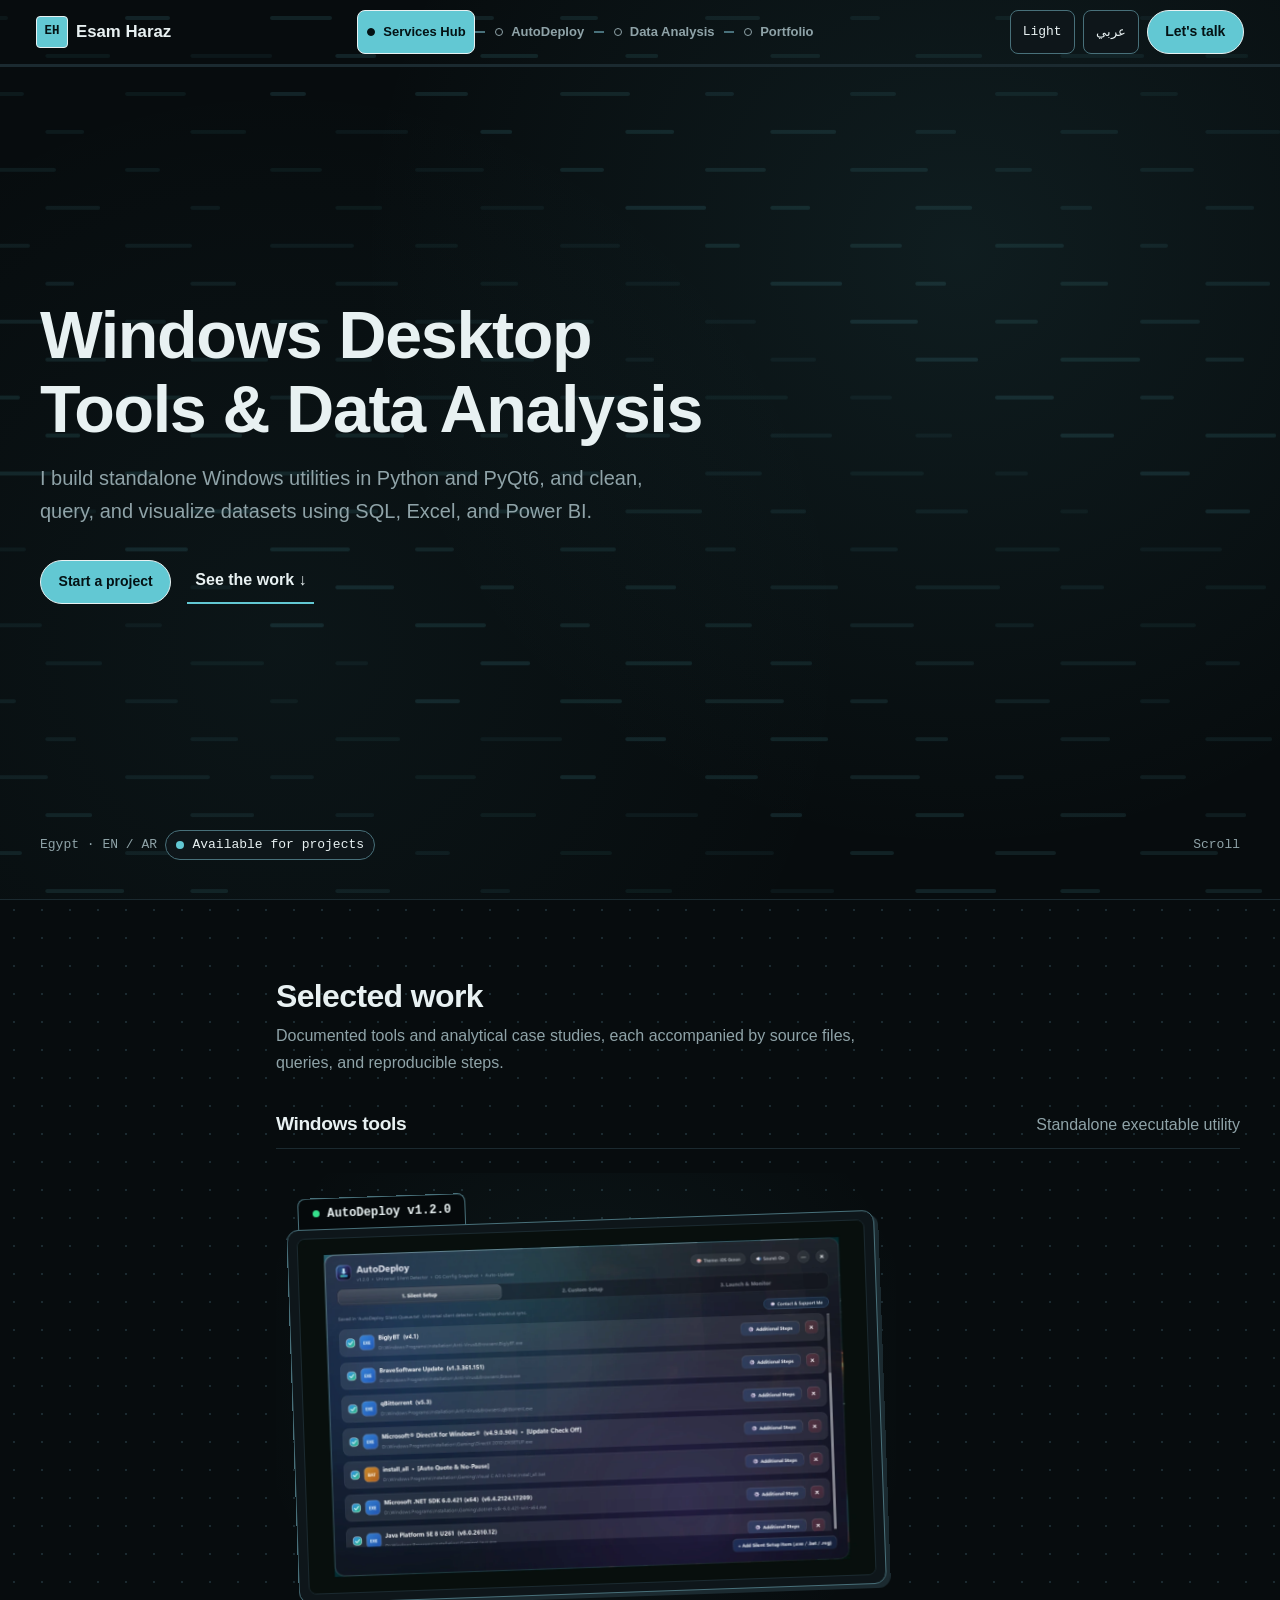
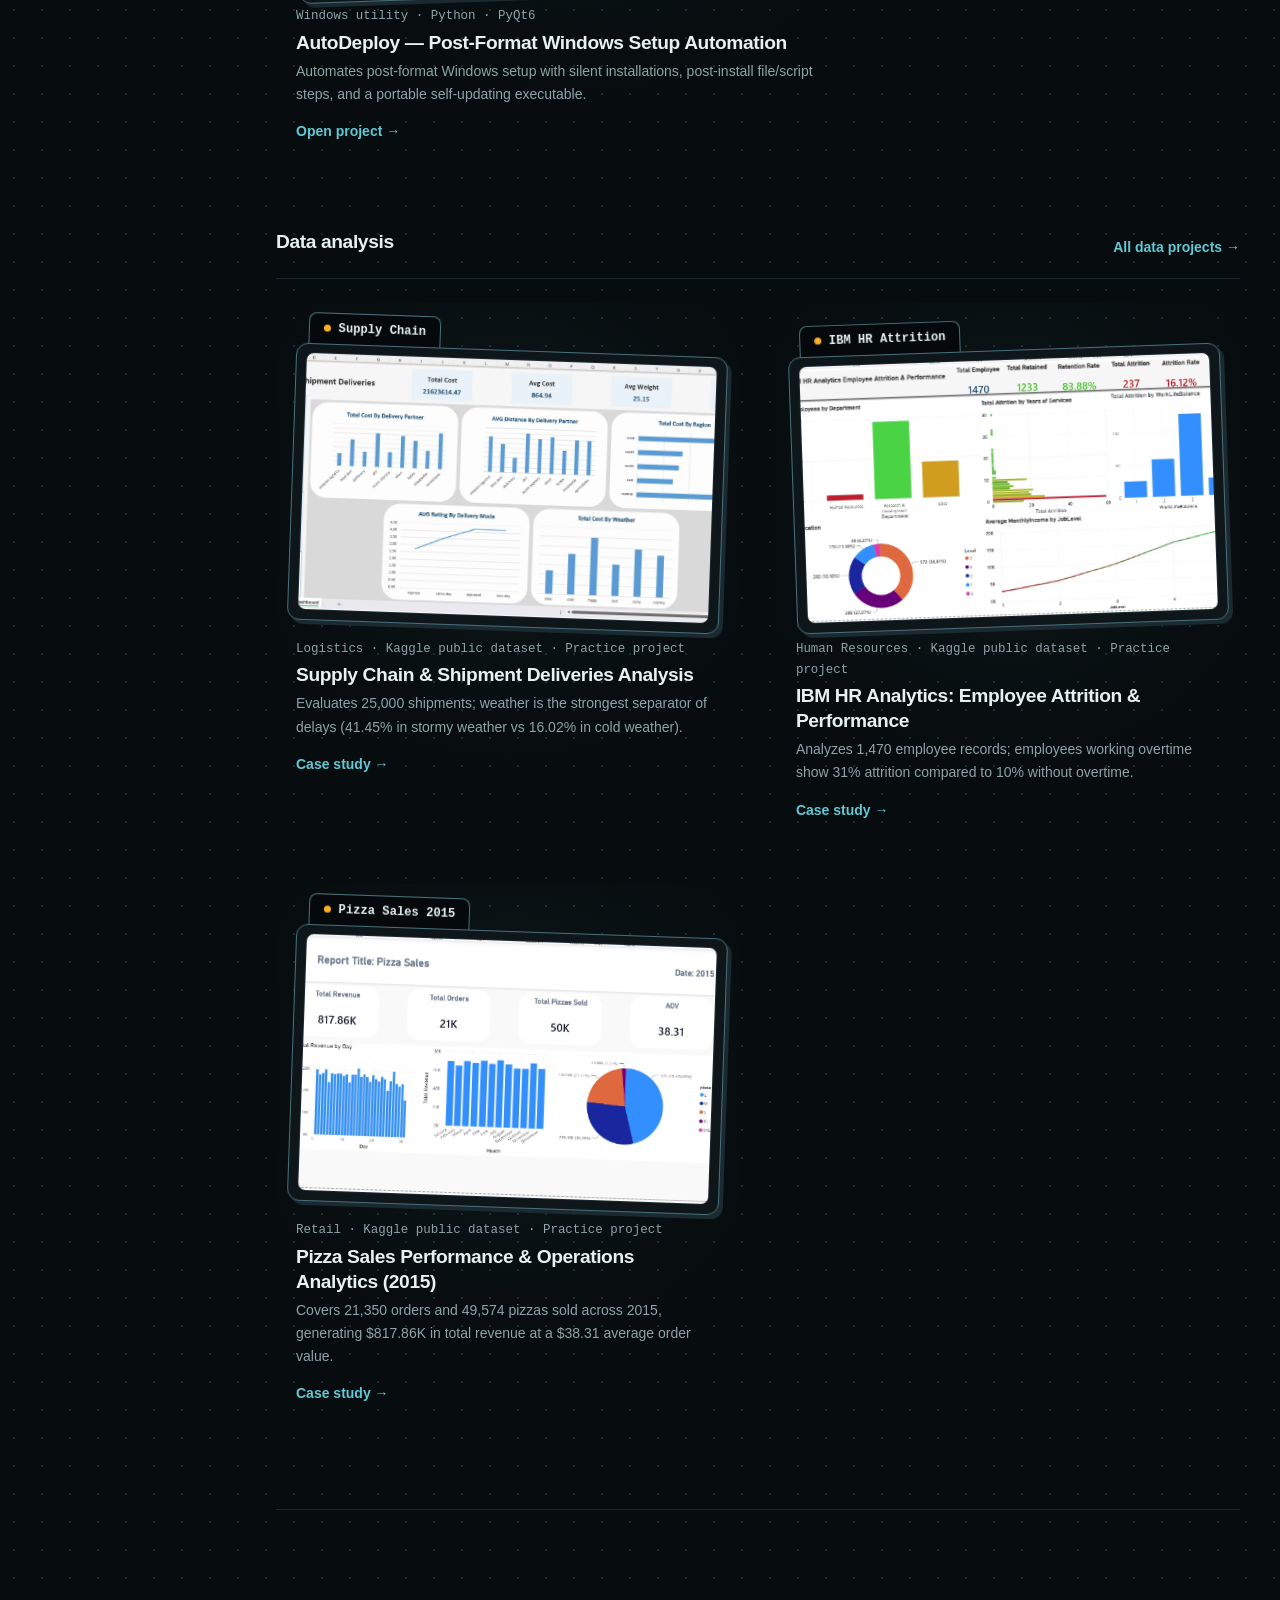
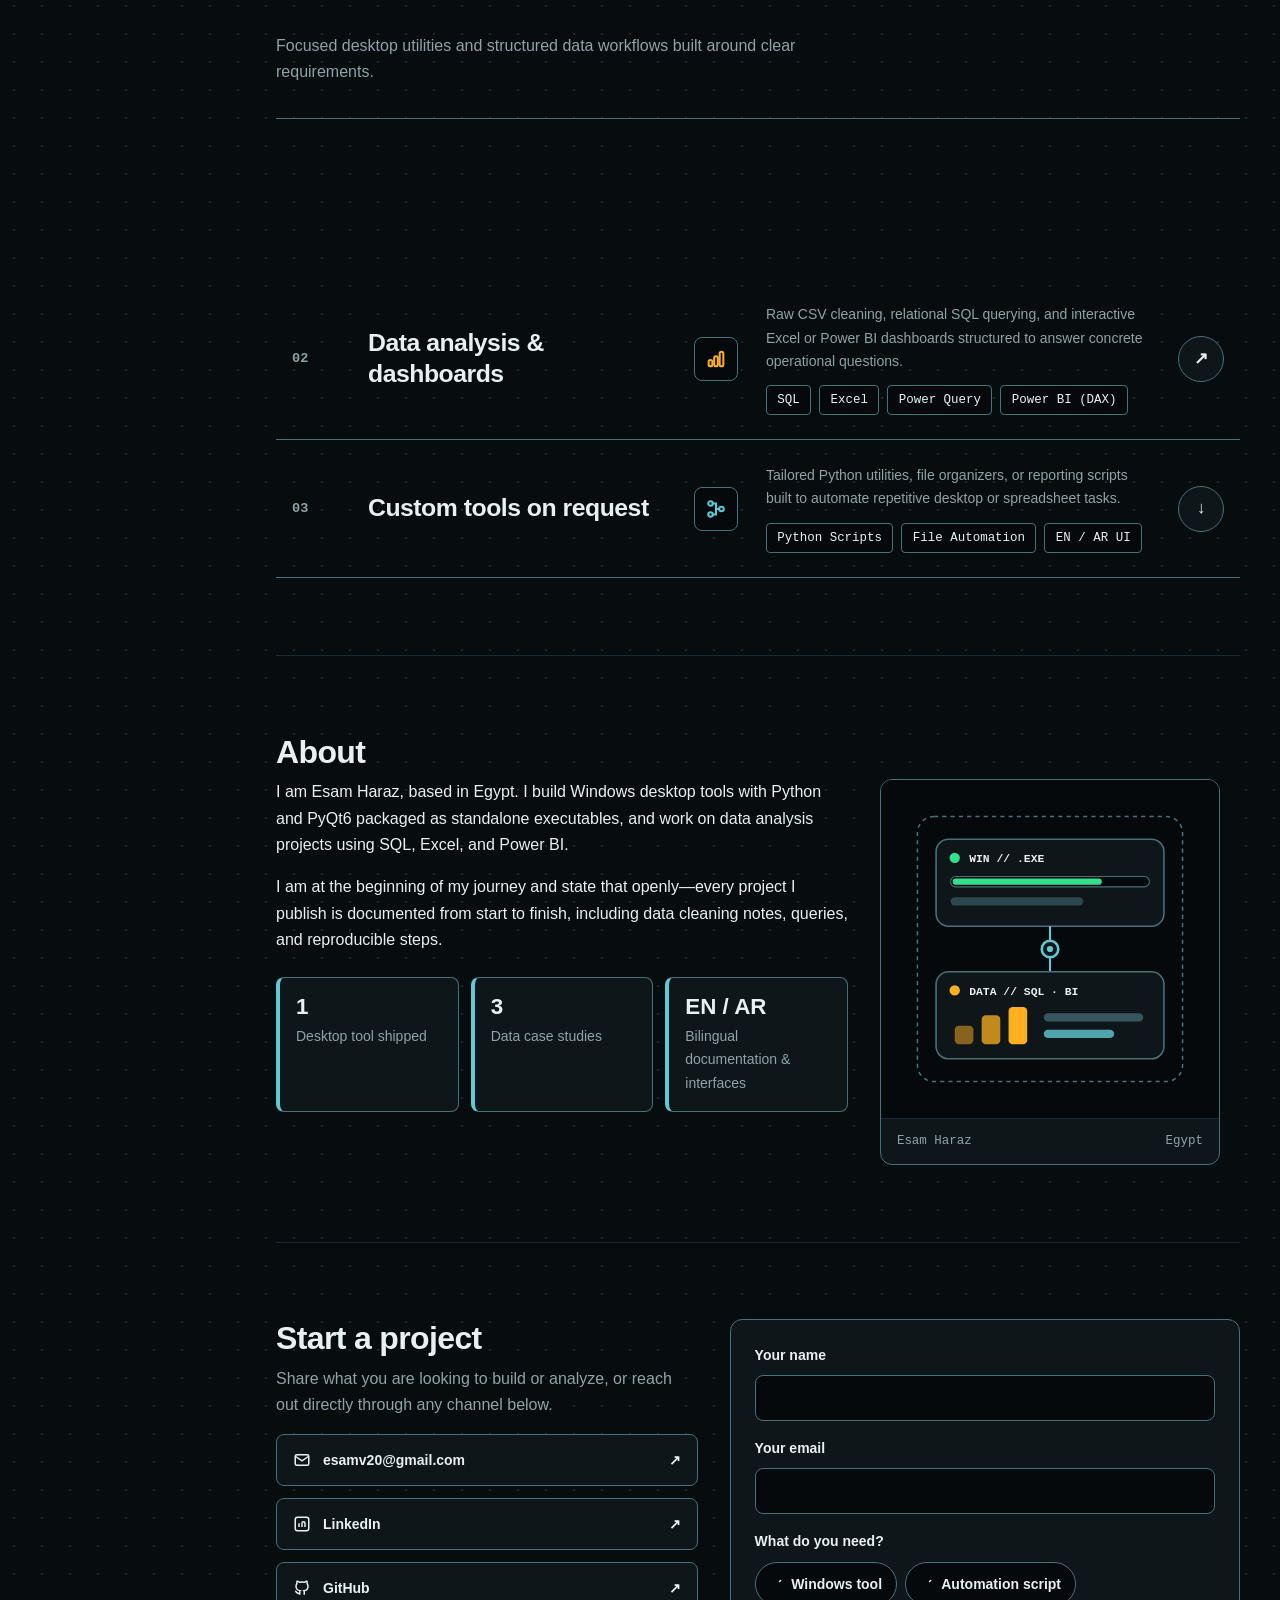
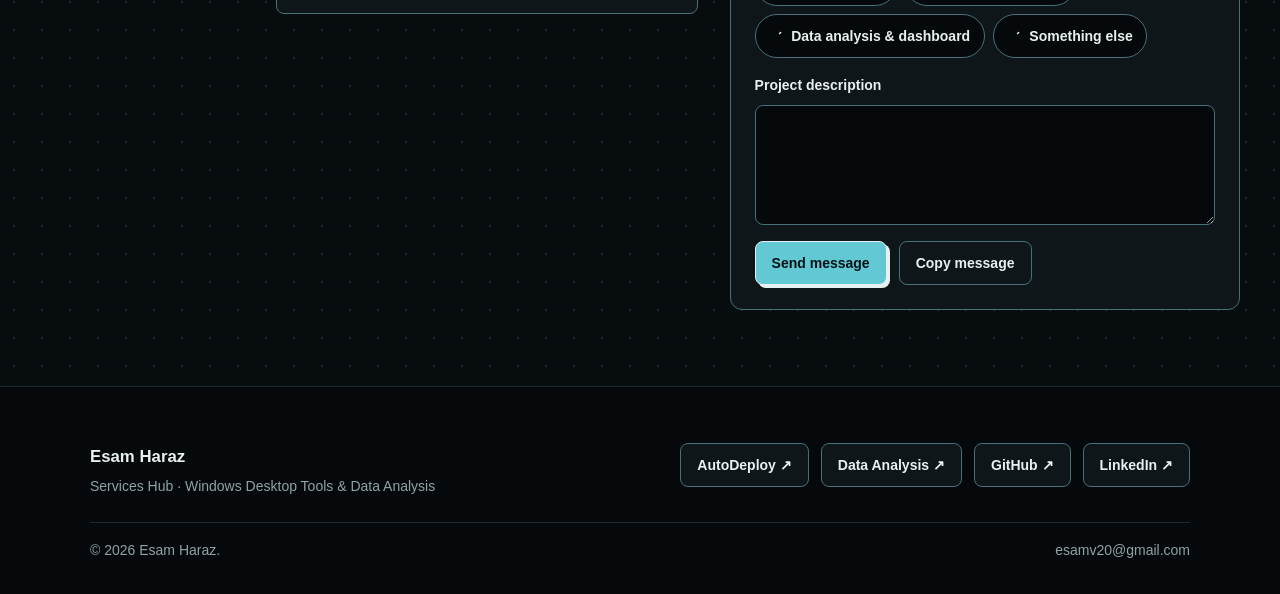
==== commit 4faa4e09: "Update Open Graph and Twitter image URLs with versioning" ====
--- a/index.html
+++ b/index.html
@@ -17,7 +17,7 @@
       LINKEDIN: "https://www.linkedin.com/in/esam-haraz-459925402",
       GITHUB: "https://github.com/Esam-Haraz",
       WHATSAPP: "",       /* Leave empty "" to hide WhatsApp, or enter e.g. "201000000000" */
-      FORM_ENDPOINT: "",  /* Leave empty "" for mailto: behavior, or paste Formspree/API URL */
+      FORM_ENDPOINT: "https://formspree.io/f/xljbjkkw", /* Leave empty "" for mailto: behavior, or paste Formspree/API URL */
       AVAILABLE: false,   /* Set to true to display the availability badge in the Hero */
 
       /* Compatibility keys consumed by shared ds.js */
@@ -60,13 +60,13 @@
   <meta property="og:title" content="Esam Haraz — Windows Desktop Tools &amp; Data Analysis">
   <meta property="og:description" content="Standalone Windows desktop utilities in Python/PyQt6 and documented data analysis case studies in SQL, Excel, and Power BI.">
   <meta property="og:url" id="meta-og-url" content="https://esam-haraz.github.io/hub/">
-  <meta property="og:image" id="meta-og-image" content="https://esam-haraz.github.io/hub/assets/og-cover.png">
+  <meta property="og:image" id="meta-og-image" content="https://esam-haraz.github.io/hub/assets/og-cover.png?v=2">
   <meta property="og:image:width" content="1200">
   <meta property="og:image:height" content="630">
   <meta name="twitter:card" content="summary_large_image">
   <meta name="twitter:title" content="Esam Haraz — Windows Desktop Tools &amp; Data Analysis">
   <meta name="twitter:description" content="Standalone Windows desktop utilities in Python/PyQt6 and documented data analysis case studies in SQL, Excel, and Power BI.">
-  <meta name="twitter:image" id="meta-twitter-image" content="https://esam-haraz.github.io/hub/assets/og-cover.png">
+  <meta name="twitter:image" id="meta-twitter-image" content="https://esam-haraz.github.io/hub/assets/og-cover.png?v=2">
 
   <!-- Sync Canonical & OG Meta Tags from SITE_CONFIG.HUB_URL -->
   <script>
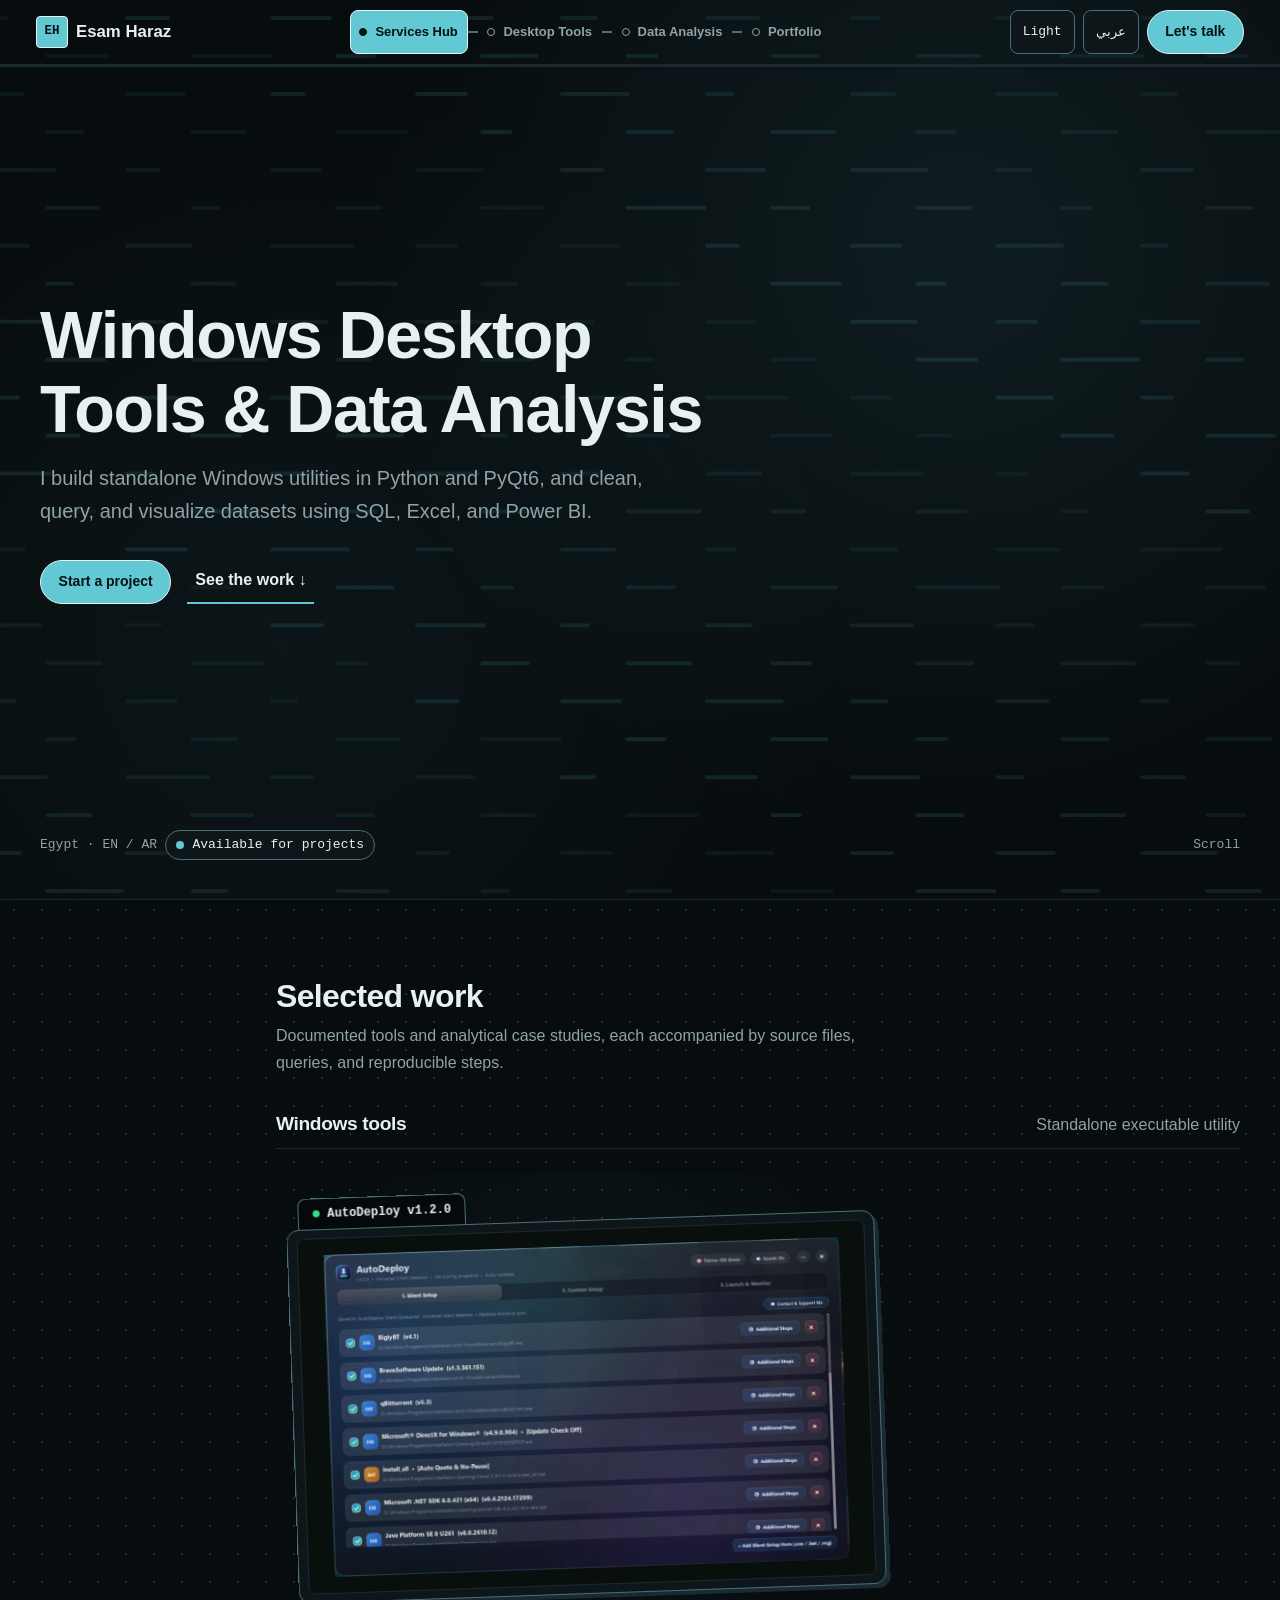
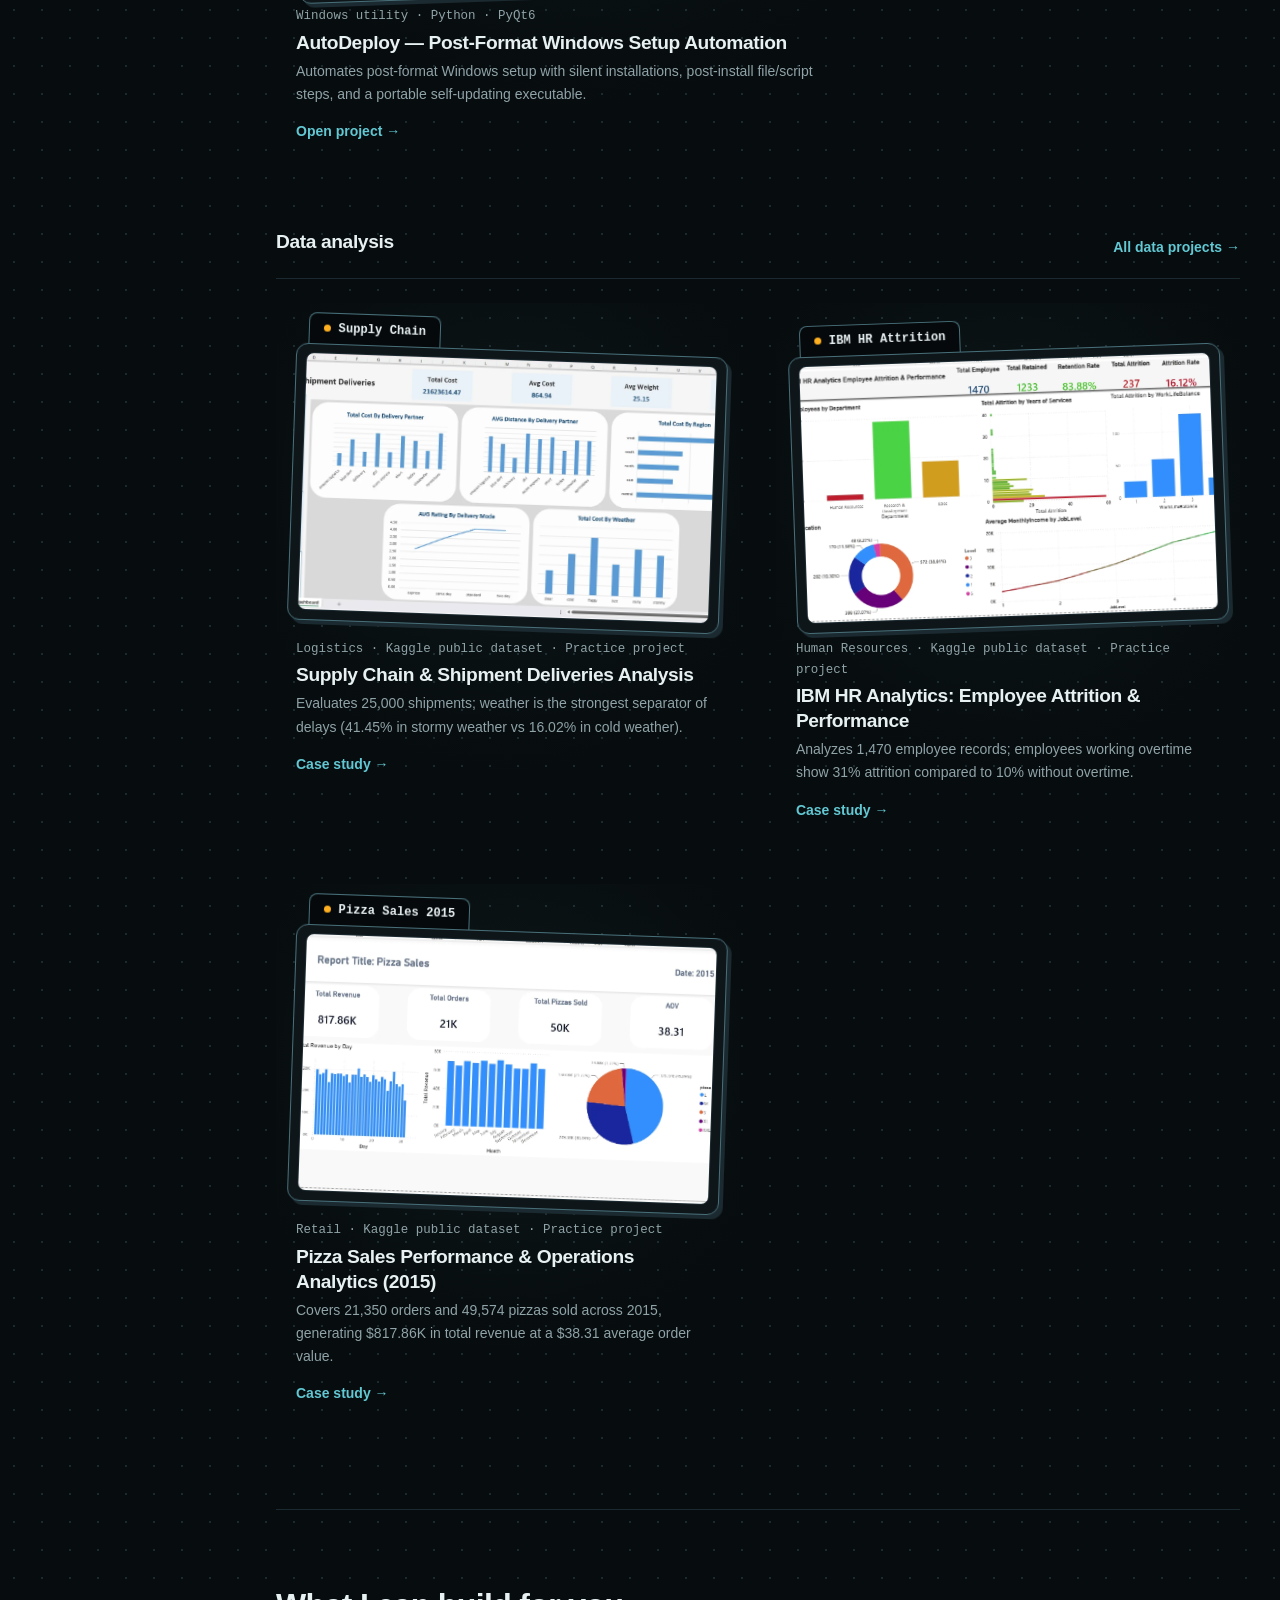
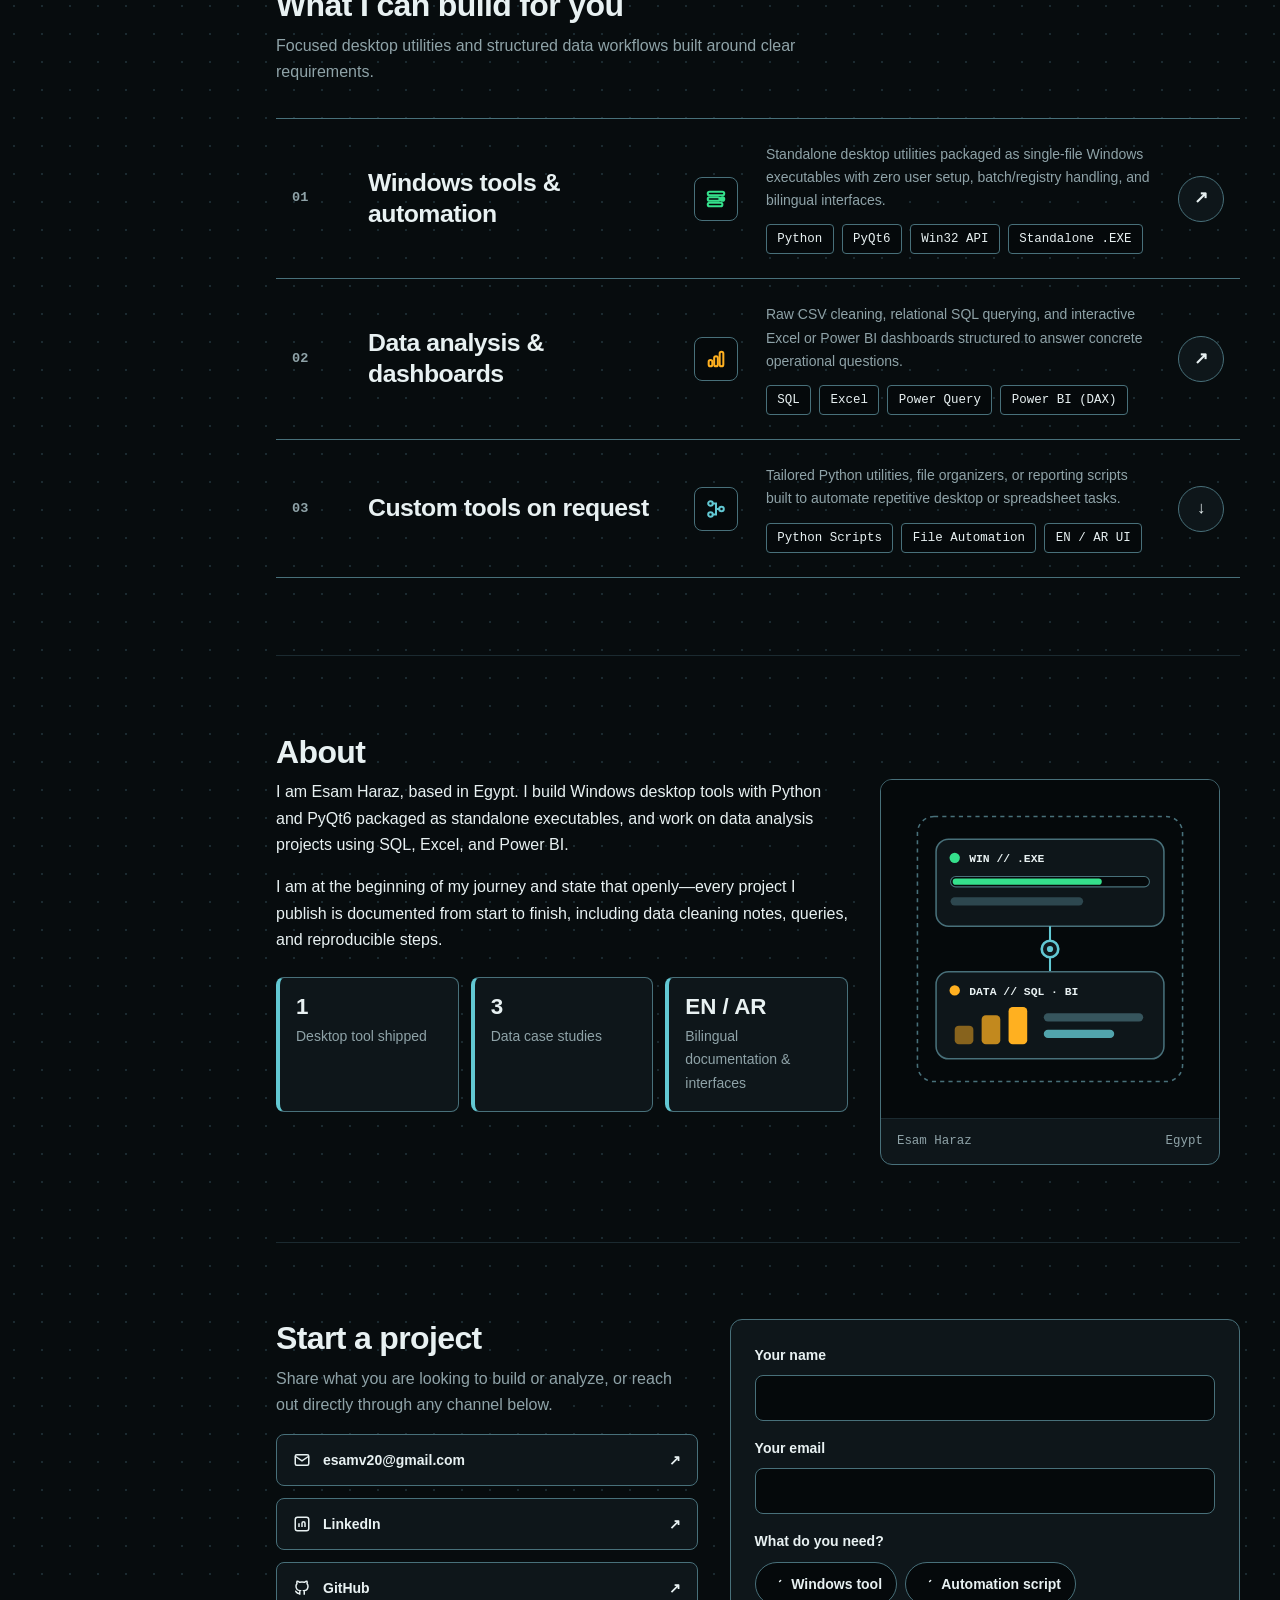
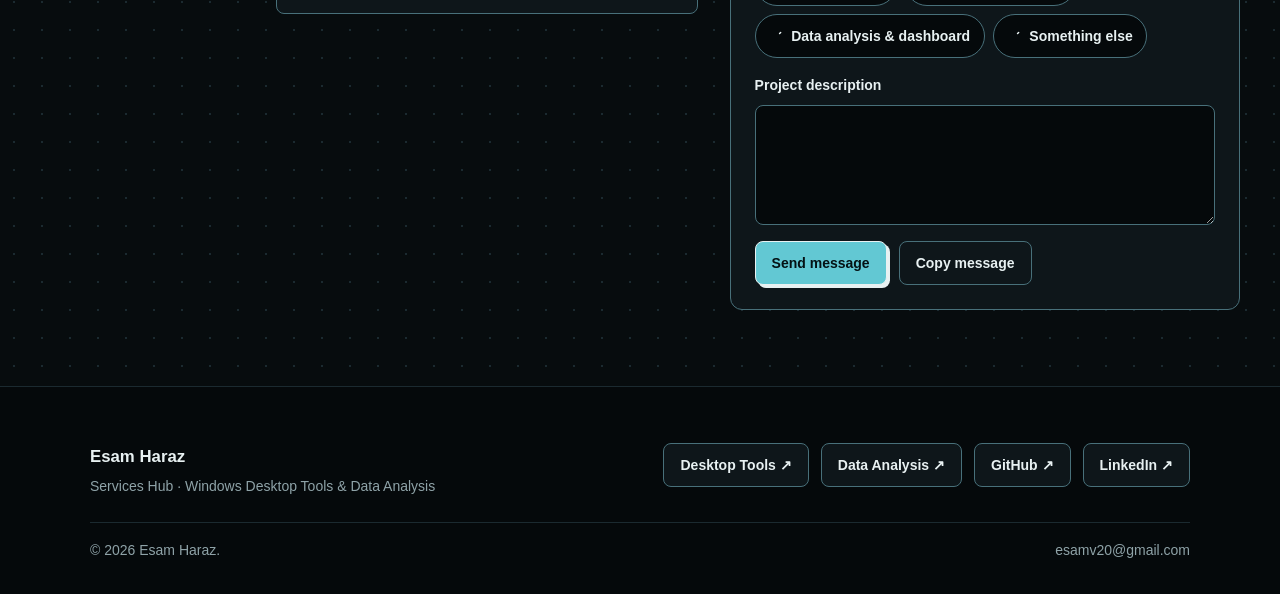
==== commit 0dd24acb: "Update links for Desktop Tools in index.html" ====
--- a/index.html
+++ b/index.html
@@ -10,6 +10,7 @@
   <script>
     window.SITE_CONFIG = {
       HUB_URL: "https://esam-haraz.github.io/hub/",
+      DESKTOP_TOOLS_URL: "https://esam-haraz.github.io/Desktop-Tools/",
       AUTODEPLOY_URL: "https://esam-haraz.github.io/AutoDeploy/",
       DATA_URL: "https://esam-haraz.github.io/Data-Analysis/",
       PORTFOLIO_URL: "https://esam-haraz.github.io/portfolio/",
@@ -17,7 +18,7 @@
       LINKEDIN: "https://www.linkedin.com/in/esam-haraz-459925402",
       GITHUB: "https://github.com/Esam-Haraz",
       WHATSAPP: "",       /* Leave empty "" to hide WhatsApp, or enter e.g. "201000000000" */
-      FORM_ENDPOINT: "https://formspree.io/f/xljbjkkw", /* Leave empty "" for mailto: behavior, or paste Formspree/API URL */
+      FORM_ENDPOINT: "https://formspree.io/f/xljbjkkw",
       AVAILABLE: false,   /* Set to true to display the availability badge in the Hero */
 
       /* Compatibility keys consumed by shared ds.js */
@@ -27,10 +28,10 @@
       email: "esamv20@gmail.com",
       linkedinUrl: "https://www.linkedin.com/in/esam-haraz-459925402",
       sitesGraph: [
-        { id: "hub",        labelEn: "Services Hub",  labelAr: "المركز الرئيسي", url: "./" },
-        { id: "autodeploy", labelEn: "AutoDeploy",    labelAr: "AutoDeploy",     url: "https://esam-haraz.github.io/AutoDeploy/" },
-        { id: "data",       labelEn: "Data Analysis", labelAr: "تحليل البيانات", url: "https://esam-haraz.github.io/Data-Analysis/" },
-        { id: "portfolio",  labelEn: "Portfolio",     labelAr: "معرض الأعمال",   url: "https://esam-haraz.github.io/portfolio/" }
+        { id: "hub",           labelEn: "Services Hub",  labelAr: "المركز الرئيسي",   url: "./" },
+        { id: "desktop-tools", labelEn: "Desktop Tools", labelAr: "أدوات سطح المكتب", url: "https://esam-haraz.github.io/Desktop-Tools/" },
+        { id: "data",          labelEn: "Data Analysis", labelAr: "تحليل البيانات",   url: "https://esam-haraz.github.io/Data-Analysis/" },
+        { id: "portfolio",     labelEn: "Portfolio",     labelAr: "معرض الأعمال",     url: "https://esam-haraz.github.io/portfolio/" }
       ]
     };
 
@@ -68,22 +69,6 @@
   <meta name="twitter:description" content="Standalone Windows desktop utilities in Python/PyQt6 and documented data analysis case studies in SQL, Excel, and Power BI.">
   <meta name="twitter:image" id="meta-twitter-image" content="https://esam-haraz.github.io/hub/assets/og-cover.png?v=2">
 
-  <!-- Sync Canonical & OG Meta Tags from SITE_CONFIG.HUB_URL -->
-  <script>
-    (function () {
-      var base = (window.SITE_CONFIG && window.SITE_CONFIG.HUB_URL) || "https://esam-haraz.github.io/hub/";
-      if (!base.endsWith("/")) base += "/";
-      var canonical = document.getElementById("meta-canonical");
-      var ogUrl = document.getElementById("meta-og-url");
-      var ogImg = document.getElementById("meta-og-image");
-      var twImg = document.getElementById("meta-twitter-image");
-      if (canonical) canonical.setAttribute("href", base);
-      if (ogUrl) ogUrl.setAttribute("content", base);
-      if (ogImg) ogImg.setAttribute("content", base + "assets/og-cover.png");
-      if (twImg) twImg.setAttribute("content", base + "assets/og-cover.png");
-    })();
-  </script>
-
   <!-- Inline Vector Favicon (Calm Cyan #62C8D3) -->
   <link rel="icon" type="image/svg+xml" href="data:image/svg+xml,%3Csvg xmlns='http://www.w3.org/2000/svg' viewBox='0 0 64 64'%3E%3Crect x='4' y='4' width='56' height='56' rx='12' fill='%23070C0E' stroke='%2362C8D3' stroke-width='3'/%3E%3Crect x='14' y='18' width='22' height='6' rx='3' fill='%2362C8D3'/%3E%3Crect x='14' y='29' width='36' height='6' rx='3' fill='%2362C8D3'/%3E%3Crect x='14' y='40' width='28' height='6' rx='3' fill='%2362C8D3'/%3E%3C/svg%3E">
 
@@ -130,9 +115,9 @@
         <span>Services Hub</span>
       </a>
       <span class="ds-mini-edge" aria-hidden="true"></span>
-      <a href="https://esam-haraz.github.io/AutoDeploy/" class="ds-mini-node">
+      <a href="https://esam-haraz.github.io/Desktop-Tools/" class="ds-mini-node">
         <span class="ds-mini-dot" aria-hidden="true"></span>
-        <span>AutoDeploy</span>
+        <span>Desktop Tools</span>
       </a>
       <span class="ds-mini-edge" aria-hidden="true"></span>
       <a href="https://esam-haraz.github.io/Data-Analysis/" class="ds-mini-node">
@@ -205,8 +190,8 @@
           <span>Services Hub</span>
           <span aria-hidden="true">●</span>
         </a>
-        <a href="https://esam-haraz.github.io/AutoDeploy/" class="hub-drawer-link">
-          <span>AutoDeploy</span>
+        <a href="https://esam-haraz.github.io/Desktop-Tools/" class="hub-drawer-link">
+          <span>Desktop Tools</span>
           <span aria-hidden="true">↗</span>
         </a>
         <a href="https://esam-haraz.github.io/Data-Analysis/" class="hub-drawer-link">
@@ -503,10 +488,10 @@
                 <span class="ds-chip">Standalone .EXE</span>
               </div>
             </div>
-            <a href="https://esam-haraz.github.io/AutoDeploy/"
+            <a href="https://esam-haraz.github.io/Desktop-Tools/"
                class="hub-circle-btn"
                data-i18n-aria="srv1LinkAria"
-               aria-label="Explore AutoDeploy Windows tool">
+               aria-label="Explore Desktop Tools">
               ↗
             </a>
           </div>
@@ -777,7 +762,7 @@
         </div>
 
         <div class="ds-footer-links">
-          <a href="https://esam-haraz.github.io/AutoDeploy/" class="ds-btn ds-btn-secondary">AutoDeploy ↗</a>
+          <a href="https://esam-haraz.github.io/Desktop-Tools/" class="ds-btn ds-btn-secondary">Desktop Tools ↗</a>
           <a href="https://esam-haraz.github.io/Data-Analysis/" class="ds-btn ds-btn-secondary">Data Analysis ↗</a>
           <a href="https://github.com/Esam-Haraz" target="_blank" rel="noopener noreferrer" class="ds-btn ds-btn-secondary">GitHub ↗</a>
           <a href="https://www.linkedin.com/in/esam-haraz-459925402" target="_blank" rel="noopener noreferrer" class="ds-btn ds-btn-secondary">LinkedIn ↗</a>
